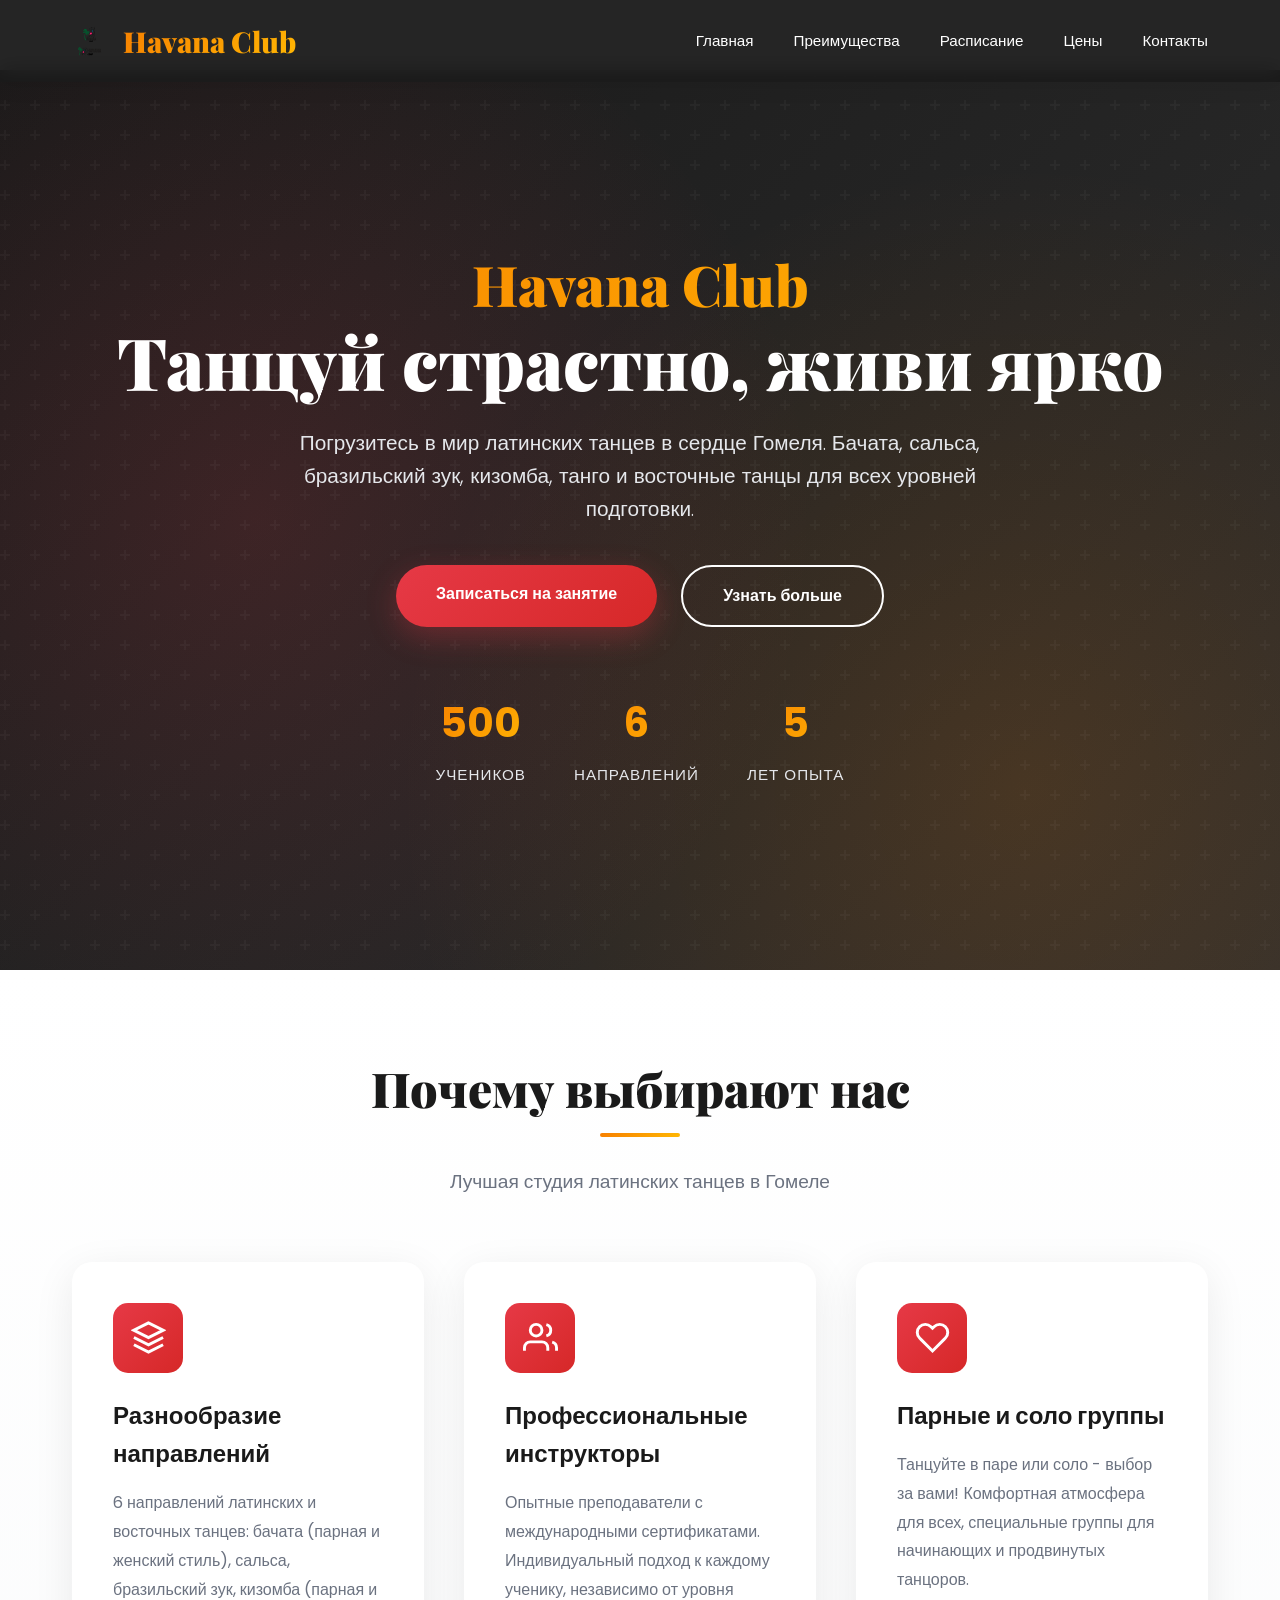
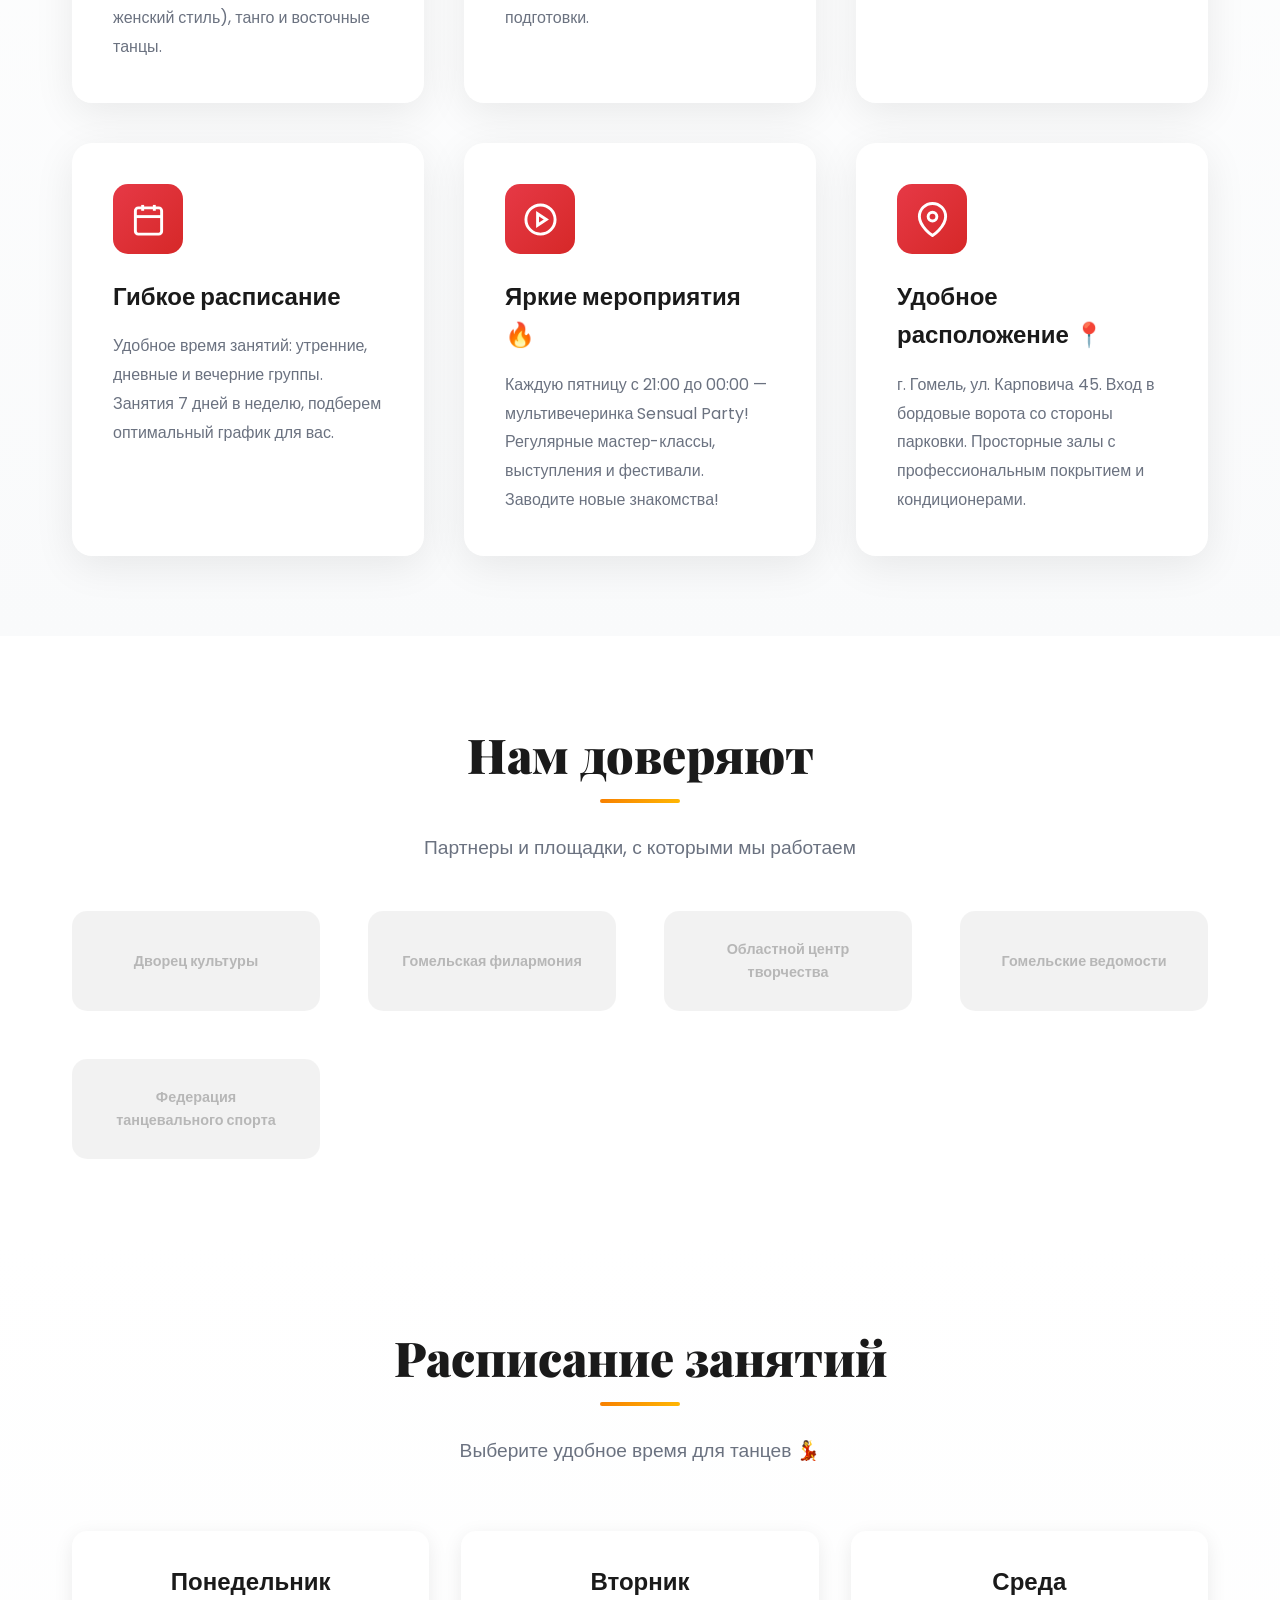
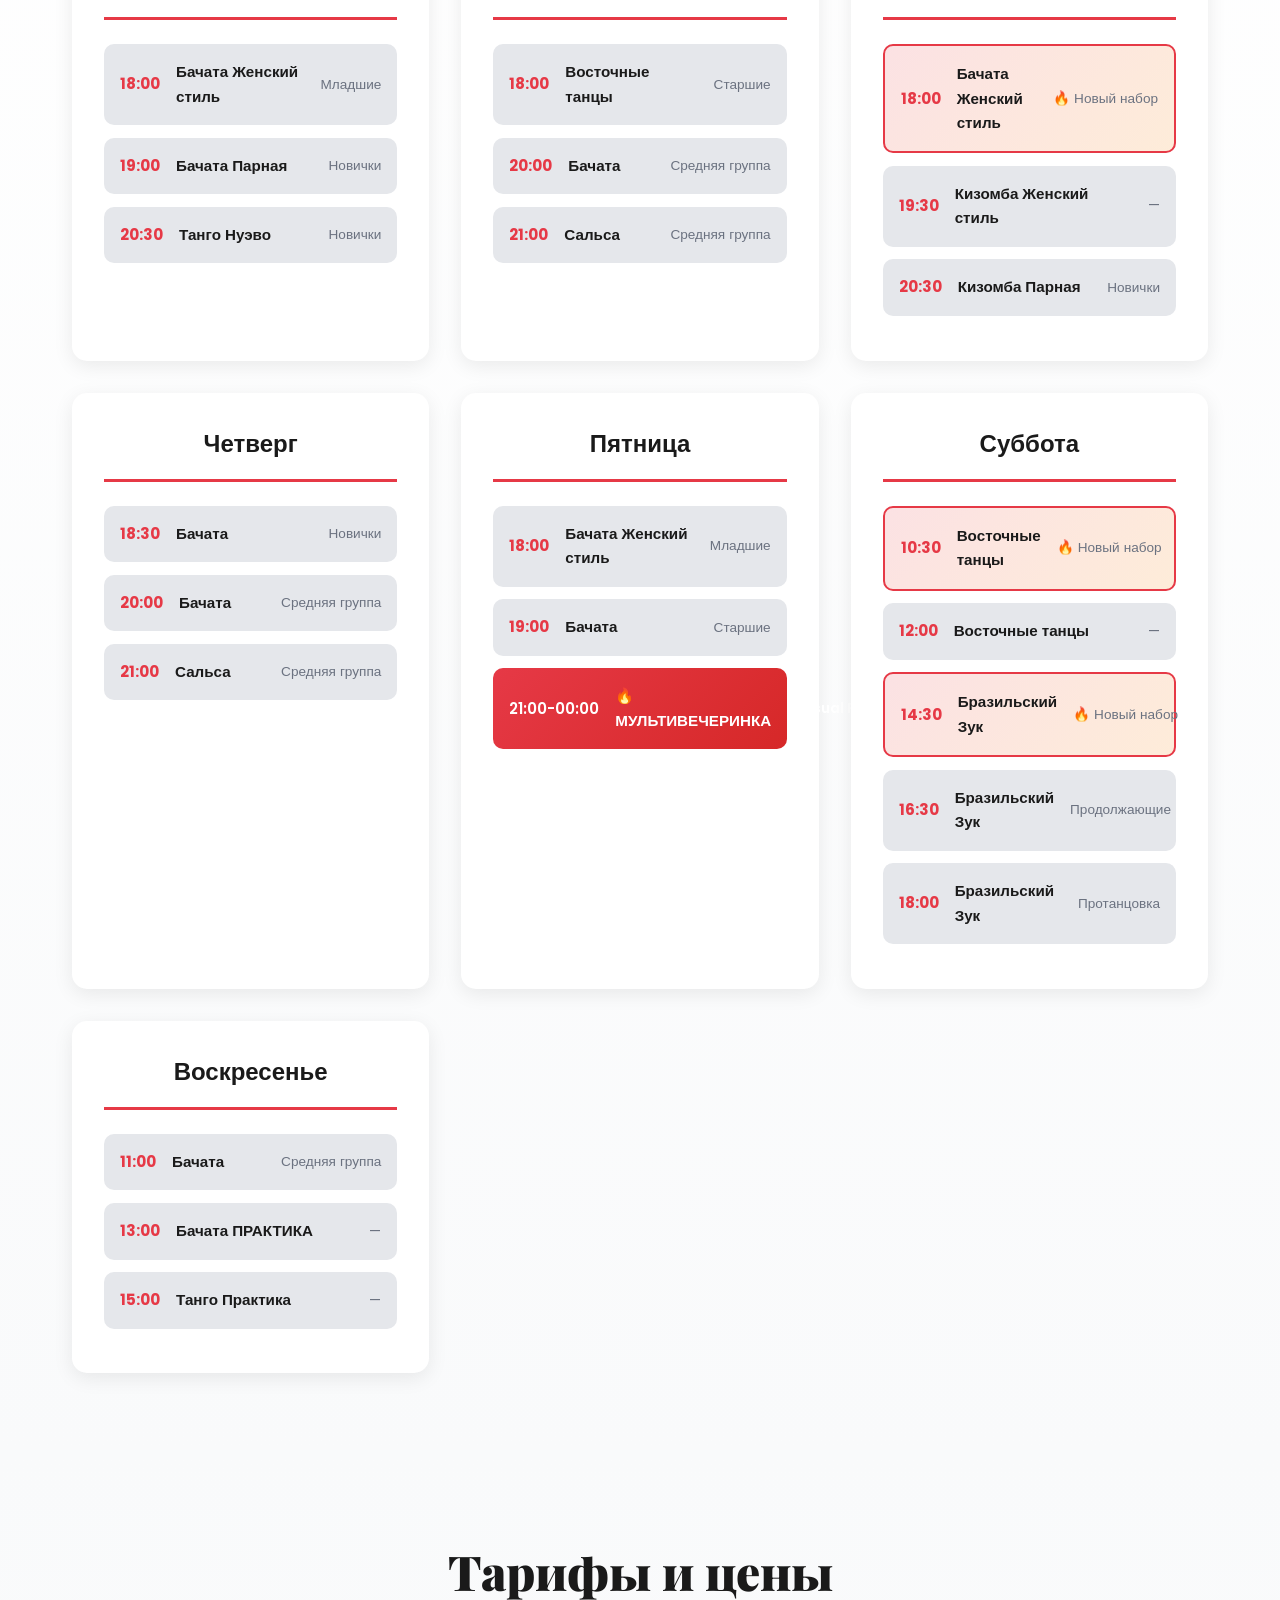
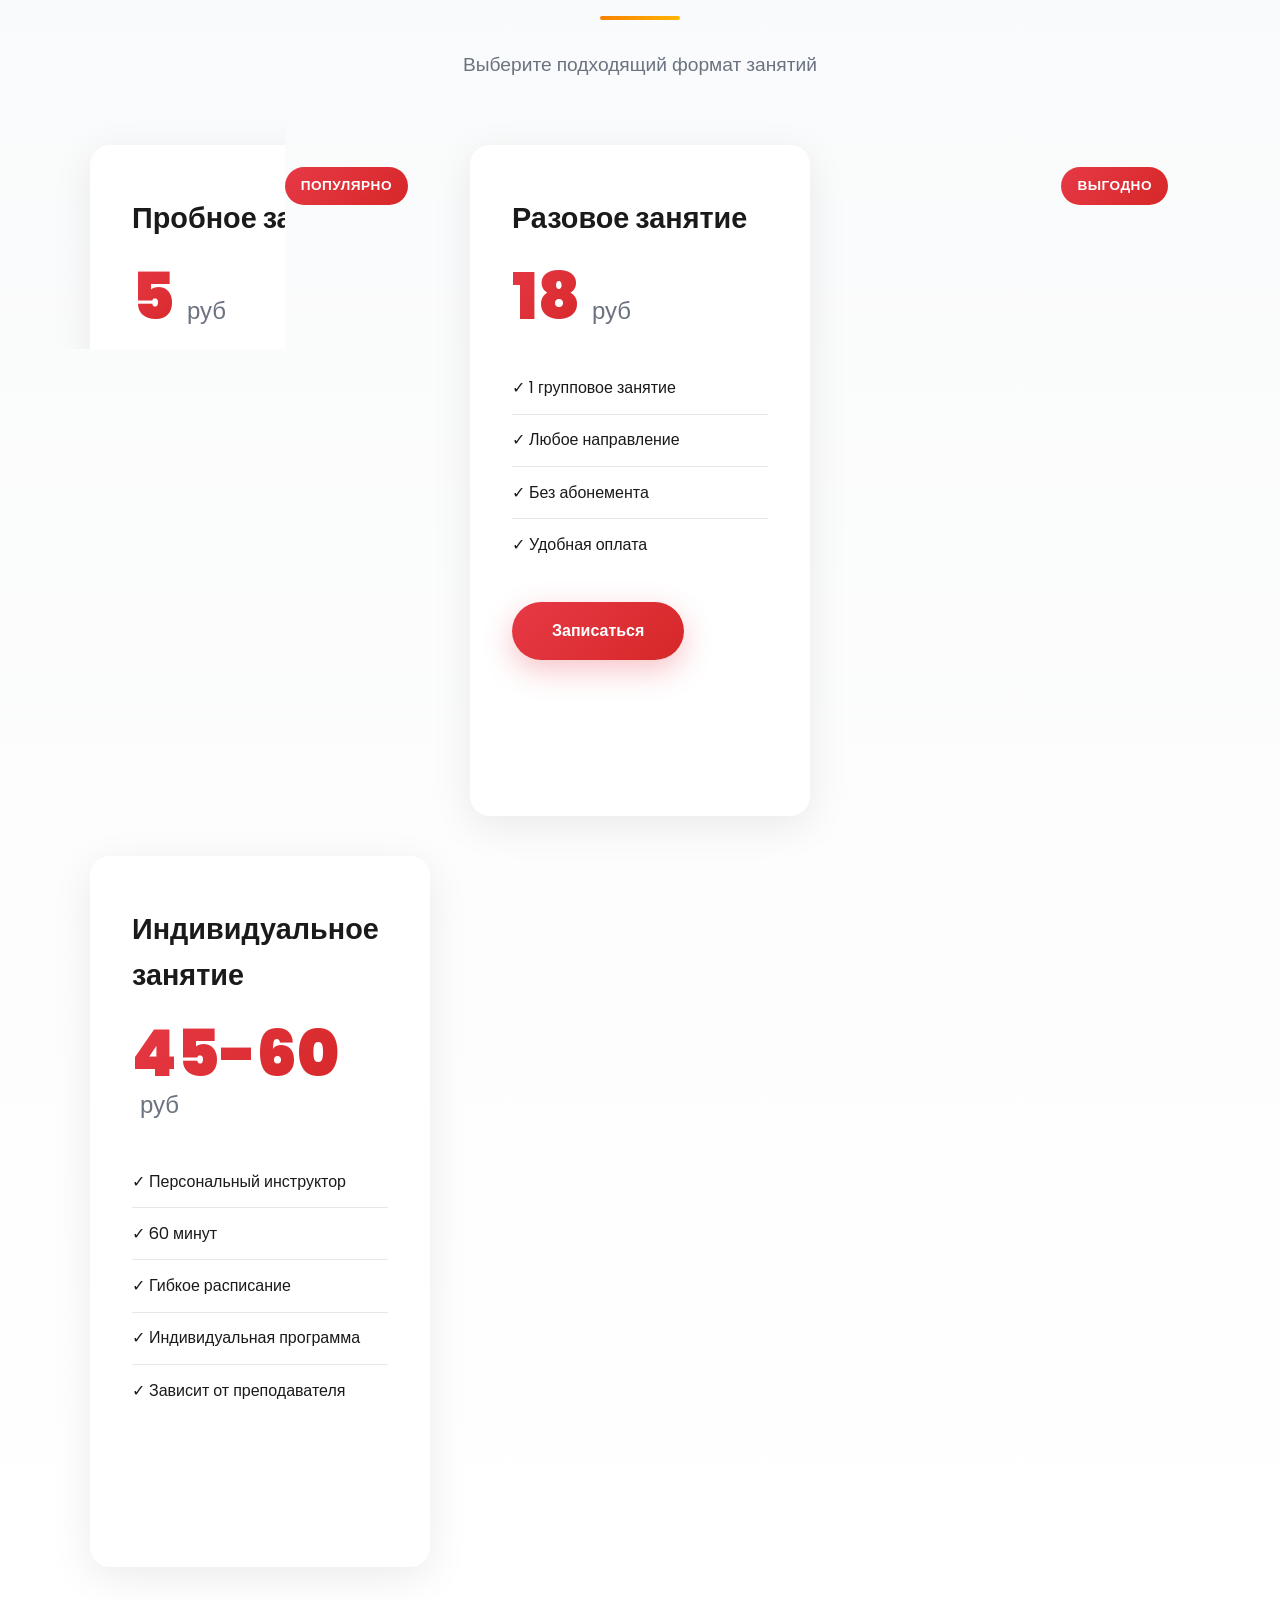
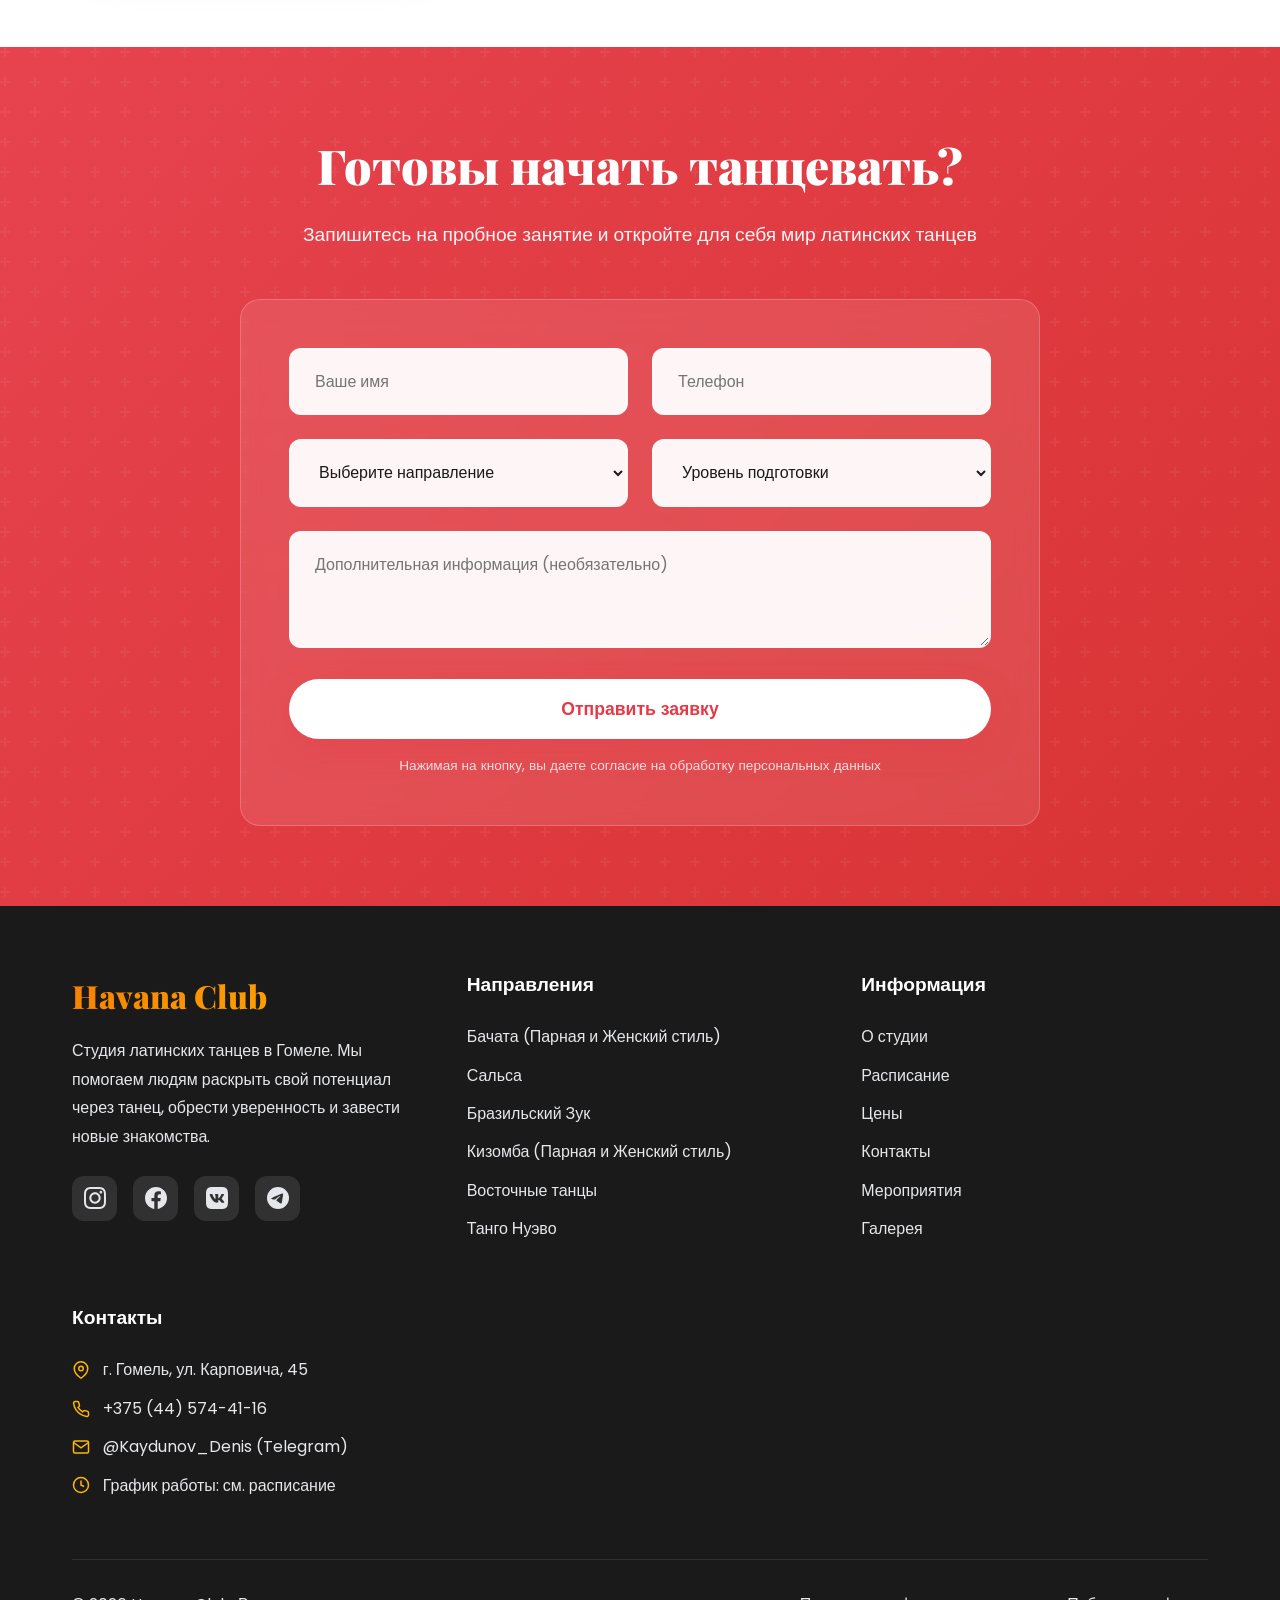
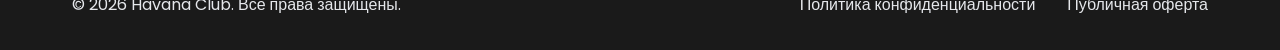
==== index.html @ 466e86af "Initial commit: Havana Club website 💃 - Professional landing page for dance studio - 6 dance styles " ====
<!DOCTYPE html>
<html lang="ru">
<head>
    <meta charset="UTF-8">
    <meta name="viewport" content="width=device-width, initial-scale=1.0">
    <meta name="description" content="Havana Club - студия латинских танцев в Гомеле. Бачата, сальса, зук, кизомба, восточные танцы. Парные и соло группы.">
    <title>Havana Club - Студия латинских танцев в Гомеле</title>
    <link rel="stylesheet" href="styles.css">
    <link rel="preconnect" href="https://fonts.googleapis.com">
    <link rel="preconnect" href="https://fonts.gstatic.com" crossorigin>
    <link href="https://fonts.googleapis.com/css2?family=Playfair+Display:wght@700;900&family=Poppins:wght@300;400;500;600;700&display=swap" rel="stylesheet">
</head>
<body>
    <!-- Navigation -->
    <nav class="navbar">
        <div class="container">
            <div class="nav-brand">
                <img src="logo.svg" alt="Havana Club" class="logo">
                <h2>Havana Club</h2>
            </div>
            <ul class="nav-menu">
                <li><a href="#home">Главная</a></li>
                <li><a href="#benefits">Преимущества</a></li>
                <li><a href="#schedule">Расписание</a></li>
                <li><a href="#prices">Цены</a></li>
                <li><a href="#contact">Контакты</a></li>
            </ul>
            <div class="nav-toggle">
                <span></span>
                <span></span>
                <span></span>
            </div>
        </div>
    </nav>

    <!-- Hero Section -->
    <section id="home" class="hero">
        <div class="hero-overlay"></div>
        <div class="hero-content container">
            <h1 class="hero-title fade-in-up">
                <span class="brand-name">Havana Club</span>
                Танцуй страстно, живи ярко
            </h1>
            <p class="hero-subtitle fade-in-up delay-1">
                Погрузитесь в мир латинских танцев в сердце Гомеля. Бачата, сальса, бразильский зук, кизомба, танго и восточные танцы для всех уровней подготовки.
            </p>
            <div class="hero-cta fade-in-up delay-2">
                <a href="#prices" class="btn btn-primary">Записаться на занятие</a>
                <a href="#benefits" class="btn btn-secondary">Узнать больше</a>
            </div>
            <div class="hero-stats fade-in-up delay-3">
                <div class="stat">
                    <span class="stat-number">500+</span>
                    <span class="stat-label">Учеников</span>
                </div>
                <div class="stat">
                    <span class="stat-number">6</span>
                    <span class="stat-label">Направлений</span>
                </div>
                <div class="stat">
                    <span class="stat-number">5+</span>
                    <span class="stat-label">Лет опыта</span>
                </div>
            </div>
        </div>
    </section>

    <!-- Benefits Section -->
    <section id="benefits" class="benefits">
        <div class="container">
            <div class="section-header">
                <h2 class="section-title">Почему выбирают нас</h2>
                <p class="section-subtitle">Лучшая студия латинских танцев в Гомеле</p>
            </div>
            <div class="benefits-grid">
                <div class="benefit-card fade-in">
                    <div class="benefit-icon">
                        <svg viewBox="0 0 24 24" fill="none" stroke="currentColor" stroke-width="2">
                            <path d="M12 2L2 7l10 5 10-5-10-5zM2 17l10 5 10-5M2 12l10 5 10-5"/>
                        </svg>
                    </div>
                    <h3 class="benefit-title">Разнообразие направлений</h3>
                    <p class="benefit-description">
                        6 направлений латинских и восточных танцев: бачата (парная и женский стиль), сальса, бразильский зук, кизомба (парная и женский стиль), танго и восточные танцы.
                    </p>
                </div>

                <div class="benefit-card fade-in delay-1">
                    <div class="benefit-icon">
                        <svg viewBox="0 0 24 24" fill="none" stroke="currentColor" stroke-width="2">
                            <path d="M17 21v-2a4 4 0 0 0-4-4H5a4 4 0 0 0-4 4v2"/>
                            <circle cx="9" cy="7" r="4"/>
                            <path d="M23 21v-2a4 4 0 0 0-3-3.87M16 3.13a4 4 0 0 1 0 7.75"/>
                        </svg>
                    </div>
                    <h3 class="benefit-title">Профессиональные инструкторы</h3>
                    <p class="benefit-description">
                        Опытные преподаватели с международными сертификатами. Индивидуальный подход к каждому ученику, независимо от уровня подготовки.
                    </p>
                </div>

                <div class="benefit-card fade-in delay-2">
                    <div class="benefit-icon">
                        <svg viewBox="0 0 24 24" fill="none" stroke="currentColor" stroke-width="2">
                            <path d="M20.84 4.61a5.5 5.5 0 0 0-7.78 0L12 5.67l-1.06-1.06a5.5 5.5 0 0 0-7.78 7.78l1.06 1.06L12 21.23l7.78-7.78 1.06-1.06a5.5 5.5 0 0 0 0-7.78z"/>
                        </svg>
                    </div>
                    <h3 class="benefit-title">Парные и соло группы</h3>
                    <p class="benefit-description">
                        Танцуйте в паре или соло - выбор за вами! Комфортная атмосфера для всех, специальные группы для начинающих и продвинутых танцоров.
                    </p>
                </div>

                <div class="benefit-card fade-in delay-3">
                    <div class="benefit-icon">
                        <svg viewBox="0 0 24 24" fill="none" stroke="currentColor" stroke-width="2">
                            <rect x="3" y="4" width="18" height="18" rx="2" ry="2"/>
                            <line x1="16" y1="2" x2="16" y2="6"/>
                            <line x1="8" y1="2" x2="8" y2="6"/>
                            <line x1="3" y1="10" x2="21" y2="10"/>
                        </svg>
                    </div>
                    <h3 class="benefit-title">Гибкое расписание</h3>
                    <p class="benefit-description">
                        Удобное время занятий: утренние, дневные и вечерние группы. Занятия 7 дней в неделю, подберем оптимальный график для вас.
                    </p>
                </div>

                <div class="benefit-card fade-in delay-4">
                    <div class="benefit-icon">
                        <svg viewBox="0 0 24 24" fill="none" stroke="currentColor" stroke-width="2">
                            <circle cx="12" cy="12" r="10"/>
                            <polygon points="10 8 16 12 10 16 10 8"/>
                        </svg>
                    </div>
                    <h3 class="benefit-title">Яркие мероприятия 🔥</h3>
                    <p class="benefit-description">
                        Каждую пятницу с 21:00 до 00:00 — мультивечеринка Sensual Party! Регулярные мастер-классы, выступления и фестивали. Заводите новые знакомства!
                    </p>
                </div>

                <div class="benefit-card fade-in delay-5">
                    <div class="benefit-icon">
                        <svg viewBox="0 0 24 24" fill="none" stroke="currentColor" stroke-width="2">
                            <path d="M21 10c0 7-9 13-9 13s-9-6-9-13a9 9 0 0 1 18 0z"/>
                            <circle cx="12" cy="10" r="3"/>
                        </svg>
                    </div>
                    <h3 class="benefit-title">Удобное расположение 📍</h3>
                    <p class="benefit-description">
                        г. Гомель, ул. Карповича 45. Вход в бордовые ворота со стороны парковки. Просторные залы с профессиональным покрытием и кондиционерами.
                    </p>
                </div>
            </div>
        </div>
    </section>

    <!-- Social Proof Section -->
    <section class="social-proof">
        <div class="container">
            <h2 class="section-title">Нам доверяют</h2>
            <p class="section-subtitle">Партнеры и площадки, с которыми мы работаем</p>
            <div class="logos-grid">
                <div class="logo-item">
                    <div class="logo-placeholder">
                        <span>Дворец культуры</span>
                    </div>
                </div>
                <div class="logo-item">
                    <div class="logo-placeholder">
                        <span>Гомельская филармония</span>
                    </div>
                </div>
                <div class="logo-item">
                    <div class="logo-placeholder">
                        <span>Областной центр творчества</span>
                    </div>
                </div>
                <div class="logo-item">
                    <div class="logo-placeholder">
                        <span>Гомельские ведомости</span>
                    </div>
                </div>
                <div class="logo-item">
                    <div class="logo-placeholder">
                        <span>Федерация танцевального спорта</span>
                    </div>
                </div>
            </div>
        </div>
    </section>

    <!-- Schedule Section -->
    <section id="schedule" class="schedule-section">
        <div class="container">
            <div class="section-header">
                <h2 class="section-title">Расписание занятий</h2>
                <p class="section-subtitle">Выберите удобное время для танцев 💃</p>
            </div>
            <div class="schedule-grid">
                <div class="schedule-day">
                    <h3 class="day-title">Понедельник</h3>
                    <div class="schedule-item">
                        <span class="time">18:00</span>
                        <span class="dance-name">Бачата Женский стиль</span>
                        <span class="level">Младшие</span>
                    </div>
                    <div class="schedule-item">
                        <span class="time">19:00</span>
                        <span class="dance-name">Бачата Парная</span>
                        <span class="level">Новички</span>
                    </div>
                    <div class="schedule-item">
                        <span class="time">20:30</span>
                        <span class="dance-name">Танго Нуэво</span>
                        <span class="level">Новички</span>
                    </div>
                </div>

                <div class="schedule-day">
                    <h3 class="day-title">Вторник</h3>
                    <div class="schedule-item">
                        <span class="time">18:00</span>
                        <span class="dance-name">Восточные танцы</span>
                        <span class="level">Старшие</span>
                    </div>
                    <div class="schedule-item">
                        <span class="time">20:00</span>
                        <span class="dance-name">Бачата</span>
                        <span class="level">Средняя группа</span>
                    </div>
                    <div class="schedule-item">
                        <span class="time">21:00</span>
                        <span class="dance-name">Сальса</span>
                        <span class="level">Средняя группа</span>
                    </div>
                </div>

                <div class="schedule-day">
                    <h3 class="day-title">Среда</h3>
                    <div class="schedule-item highlight">
                        <span class="time">18:00</span>
                        <span class="dance-name">Бачата Женский стиль</span>
                        <span class="level">🔥 Новый набор</span>
                    </div>
                    <div class="schedule-item">
                        <span class="time">19:30</span>
                        <span class="dance-name">Кизомба Женский стиль</span>
                        <span class="level">—</span>
                    </div>
                    <div class="schedule-item">
                        <span class="time">20:30</span>
                        <span class="dance-name">Кизомба Парная</span>
                        <span class="level">Новички</span>
                    </div>
                </div>

                <div class="schedule-day">
                    <h3 class="day-title">Четверг</h3>
                    <div class="schedule-item">
                        <span class="time">18:30</span>
                        <span class="dance-name">Бачата</span>
                        <span class="level">Новички</span>
                    </div>
                    <div class="schedule-item">
                        <span class="time">20:00</span>
                        <span class="dance-name">Бачата</span>
                        <span class="level">Средняя группа</span>
                    </div>
                    <div class="schedule-item">
                        <span class="time">21:00</span>
                        <span class="dance-name">Сальса</span>
                        <span class="level">Средняя группа</span>
                    </div>
                </div>

                <div class="schedule-day">
                    <h3 class="day-title">Пятница</h3>
                    <div class="schedule-item">
                        <span class="time">18:00</span>
                        <span class="dance-name">Бачата Женский стиль</span>
                        <span class="level">Младшие</span>
                    </div>
                    <div class="schedule-item">
                        <span class="time">19:00</span>
                        <span class="dance-name">Бачата</span>
                        <span class="level">Старшие</span>
                    </div>
                    <div class="schedule-item party">
                        <span class="time">21:00-00:00</span>
                        <span class="dance-name">🔥 МУЛЬТИВЕЧЕРИНКА</span>
                        <span class="level">Sensual Party</span>
                    </div>
                </div>

                <div class="schedule-day">
                    <h3 class="day-title">Суббота</h3>
                    <div class="schedule-item highlight">
                        <span class="time">10:30</span>
                        <span class="dance-name">Восточные танцы</span>
                        <span class="level">🔥 Новый набор</span>
                    </div>
                    <div class="schedule-item">
                        <span class="time">12:00</span>
                        <span class="dance-name">Восточные танцы</span>
                        <span class="level">—</span>
                    </div>
                    <div class="schedule-item highlight">
                        <span class="time">14:30</span>
                        <span class="dance-name">Бразильский Зук</span>
                        <span class="level">🔥 Новый набор</span>
                    </div>
                    <div class="schedule-item">
                        <span class="time">16:30</span>
                        <span class="dance-name">Бразильский Зук</span>
                        <span class="level">Продолжающие</span>
                    </div>
                    <div class="schedule-item">
                        <span class="time">18:00</span>
                        <span class="dance-name">Бразильский Зук</span>
                        <span class="level">Протанцовка</span>
                    </div>
                </div>

                <div class="schedule-day">
                    <h3 class="day-title">Воскресенье</h3>
                    <div class="schedule-item">
                        <span class="time">11:00</span>
                        <span class="dance-name">Бачата</span>
                        <span class="level">Средняя группа</span>
                    </div>
                    <div class="schedule-item">
                        <span class="time">13:00</span>
                        <span class="dance-name">Бачата ПРАКТИКА</span>
                        <span class="level">—</span>
                    </div>
                    <div class="schedule-item">
                        <span class="time">15:00</span>
                        <span class="dance-name">Танго Практика</span>
                        <span class="level">—</span>
                    </div>
                </div>
            </div>
        </div>
    </section>

    <!-- Pricing Section -->
    <section id="prices" class="pricing">
        <div class="container">
            <div class="section-header">
                <h2 class="section-title">Тарифы и цены</h2>
                <p class="section-subtitle">Выберите подходящий формат занятий</p>
            </div>
            <div class="pricing-grid">
                <div class="pricing-card fade-in">
                    <div class="pricing-badge">Популярно</div>
                    <h3 class="pricing-title">Пробное занятие</h3>
                    <div class="pricing-price">
                        <span class="price-amount">5</span>
                        <span class="price-currency">руб</span>
                    </div>
                    <ul class="pricing-features">
                        <li>✓ 1 групповое занятие</li>
                        <li>✓ Любое направление</li>
                        <li>✓ Консультация инструктора</li>
                        <li>✓ Знакомство со студией</li>
                    </ul>
                    <a href="#contact" class="btn btn-primary">Записаться</a>
                </div>

                <div class="pricing-card fade-in delay-1">
                    <h3 class="pricing-title">Разовое занятие</h3>
                    <div class="pricing-price">
                        <span class="price-amount">18</span>
                        <span class="price-currency">руб</span>
                    </div>
                    <ul class="pricing-features">
                        <li>✓ 1 групповое занятие</li>
                        <li>✓ Любое направление</li>
                        <li>✓ Без абонемента</li>
                        <li>✓ Удобная оплата</li>
                    </ul>
                    <a href="#contact" class="btn btn-primary">Записаться</a>
                </div>

                <div class="pricing-card featured fade-in delay-2">
                    <div class="pricing-badge">Выгодно</div>
                    <h3 class="pricing-title">Абонемент 8 занятий</h3>
                    <div class="pricing-price">
                        <span class="price-amount">90</span>
                        <span class="price-currency">руб</span>
                    </div>
                    <ul class="pricing-features">
                        <li>✓ 8 групповых занятий</li>
                        <li>✓ Срок действия 30 дней</li>
                        <li>✓ Любые направления</li>
                        <li>✓ Заморозка абонемента</li>
                        <li>✓ Скидка на мероприятия</li>
                    </ul>
                    <a href="#contact" class="btn btn-primary">Купить абонемент</a>
                </div>

                <div class="pricing-card fade-in delay-3">
                    <h3 class="pricing-title">Индивидуальное занятие</h3>
                    <div class="pricing-price">
                        <span class="price-amount">45-60</span>
                        <span class="price-currency">руб</span>
                    </div>
                    <ul class="pricing-features">
                        <li>✓ Персональный инструктор</li>
                        <li>✓ 60 минут</li>
                        <li>✓ Гибкое расписание</li>
                        <li>✓ Индивидуальная программа</li>
                        <li>✓ Зависит от преподавателя</li>
                    </ul>
                    <a href="#contact" class="btn btn-secondary">Узнать больше</a>
                </div>
            </div>
        </div>
    </section>

    <!-- CTA Section -->
    <section id="contact" class="cta">
        <div class="container">
            <div class="cta-content">
                <h2 class="cta-title">Готовы начать танцевать?</h2>
                <p class="cta-subtitle">Запишитесь на пробное занятие и откройте для себя мир латинских танцев</p>
                <form class="cta-form" id="contactForm">
                    <div class="form-row">
                        <input type="text" name="name" placeholder="Ваше имя" required>
                        <input type="tel" name="phone" placeholder="Телефон" required>
                    </div>
                    <div class="form-row">
                        <select name="dance" required>
                            <option value="">Выберите направление</option>
                            <option value="bachata-pair">Бачата (Парная)</option>
                            <option value="bachata-lady">Бачата (Женский стиль)</option>
                            <option value="salsa">Сальса</option>
                            <option value="zouk">Бразильский Зук</option>
                            <option value="kizomba-pair">Кизомба (Парная)</option>
                            <option value="kizomba-lady">Кизомба (Женский стиль)</option>
                            <option value="tango">Танго Нуэво</option>
                            <option value="oriental">Восточные танцы</option>
                            <option value="any">Еще не определился(ась)</option>
                        </select>
                        <select name="level" required>
                            <option value="">Уровень подготовки</option>
                            <option value="beginner">Новички (0-2 месяца)</option>
                            <option value="junior">Младшие (2-6 месяцев)</option>
                            <option value="intermediate">Средние (6-18 месяцев)</option>
                            <option value="advanced">Старшие (1.5+ года)</option>
                        </select>
                    </div>
                    <textarea name="message" placeholder="Дополнительная информация (необязательно)" rows="3"></textarea>
                    <button type="submit" class="btn btn-primary btn-large">Отправить заявку</button>
                    <p class="form-note">Нажимая на кнопку, вы даете согласие на обработку персональных данных</p>
                </form>
            </div>
        </div>
    </section>

    <!-- Footer -->
    <footer class="footer">
        <div class="container">
            <div class="footer-grid">
                <div class="footer-col">
                    <h3 class="footer-title">Havana Club</h3>
                    <p class="footer-description">
                        Студия латинских танцев в Гомеле. Мы помогаем людям раскрыть свой потенциал через танец, обрести уверенность и завести новые знакомства.
                    </p>
                    <div class="social-links">
                        <a href="#" aria-label="Instagram">
                            <svg viewBox="0 0 24 24" fill="currentColor">
                                <path d="M12 2.163c3.204 0 3.584.012 4.85.07 3.252.148 4.771 1.691 4.919 4.919.058 1.265.069 1.645.069 4.849 0 3.205-.012 3.584-.069 4.849-.149 3.225-1.664 4.771-4.919 4.919-1.266.058-1.644.07-4.85.07-3.204 0-3.584-.012-4.849-.07-3.26-.149-4.771-1.699-4.919-4.92-.058-1.265-.07-1.644-.07-4.849 0-3.204.013-3.583.07-4.849.149-3.227 1.664-4.771 4.919-4.919 1.266-.057 1.645-.069 4.849-.069zm0-2.163c-3.259 0-3.667.014-4.947.072-4.358.2-6.78 2.618-6.98 6.98-.059 1.281-.073 1.689-.073 4.948 0 3.259.014 3.668.072 4.948.2 4.358 2.618 6.78 6.98 6.98 1.281.058 1.689.072 4.948.072 3.259 0 3.668-.014 4.948-.072 4.354-.2 6.782-2.618 6.979-6.98.059-1.28.073-1.689.073-4.948 0-3.259-.014-3.667-.072-4.947-.196-4.354-2.617-6.78-6.979-6.98-1.281-.059-1.69-.073-4.949-.073zm0 5.838c-3.403 0-6.162 2.759-6.162 6.162s2.759 6.163 6.162 6.163 6.162-2.759 6.162-6.163c0-3.403-2.759-6.162-6.162-6.162zm0 10.162c-2.209 0-4-1.79-4-4 0-2.209 1.791-4 4-4s4 1.791 4 4c0 2.21-1.791 4-4 4zm6.406-11.845c-.796 0-1.441.645-1.441 1.44s.645 1.44 1.441 1.44c.795 0 1.439-.645 1.439-1.44s-.644-1.44-1.439-1.44z"/>
                            </svg>
                        </a>
                        <a href="#" aria-label="Facebook">
                            <svg viewBox="0 0 24 24" fill="currentColor">
                                <path d="M24 12.073c0-6.627-5.373-12-12-12s-12 5.373-12 12c0 5.99 4.388 10.954 10.125 11.854v-8.385H7.078v-3.47h3.047V9.43c0-3.007 1.792-4.669 4.533-4.669 1.312 0 2.686.235 2.686.235v2.953H15.83c-1.491 0-1.956.925-1.956 1.874v2.25h3.328l-.532 3.47h-2.796v8.385C19.612 23.027 24 18.062 24 12.073z"/>
                            </svg>
                        </a>
                        <a href="#" aria-label="VK">
                            <svg viewBox="0 0 24 24" fill="currentColor">
                                <path d="M15.684 0H8.316C1.592 0 0 1.592 0 8.316v7.368C0 22.408 1.592 24 8.316 24h7.368C22.408 24 24 22.408 24 15.684V8.316C24 1.592 22.391 0 15.684 0zm3.692 17.123h-1.744c-.66 0-.862-.523-2.049-1.709-1.033-1.01-1.489-1.146-1.745-1.146-.356 0-.458.102-.458.593v1.563c0 .424-.135.678-1.253.678-1.846 0-3.896-1.118-5.335-3.202C4.624 10.857 4.03 8.57 4.03 8.096c0-.254.102-.491.593-.491h1.744c.441 0 .61.203.779.678.863 2.49 2.303 4.675 2.896 4.675.22 0 .322-.102.322-.66V9.721c-.068-1.186-.695-1.287-.695-1.71 0-.203.17-.407.44-.407h2.744c.373 0 .508.203.508.643v3.473c0 .372.17.508.271.508.22 0 .407-.136.813-.542 1.254-1.406 2.151-3.574 2.151-3.574.119-.254.322-.491.763-.491h1.744c.525 0 .644.27.525.643-.22 1.017-2.354 4.031-2.354 4.031-.186.305-.254.44 0 .78.186.254.796.779 1.203 1.253.745.847 1.32 1.558 1.473 2.05.17.491-.085.744-.576.744z"/>
                            </svg>
                        </a>
                        <a href="#" aria-label="Telegram">
                            <svg viewBox="0 0 24 24" fill="currentColor">
                                <path d="M11.944 0A12 12 0 0 0 0 12a12 12 0 0 0 12 12 12 12 0 0 0 12-12A12 12 0 0 0 12 0a12 12 0 0 0-.056 0zm4.962 7.224c.1-.002.321.023.465.14a.506.506 0 0 1 .171.325c.016.093.036.306.02.472-.18 1.898-.962 6.502-1.36 8.627-.168.9-.499 1.201-.82 1.23-.696.065-1.225-.46-1.9-.902-1.056-.693-1.653-1.124-2.678-1.8-1.185-.78-.417-1.21.258-1.91.177-.184 3.247-2.977 3.307-3.23.007-.032.014-.15-.056-.212s-.174-.041-.249-.024c-.106.024-1.793 1.14-5.061 3.345-.48.33-.913.49-1.302.48-.428-.008-1.252-.241-1.865-.44-.752-.245-1.349-.374-1.297-.789.027-.216.325-.437.893-.663 3.498-1.524 5.83-2.529 6.998-3.014 3.332-1.386 4.025-1.627 4.476-1.635z"/>
                            </svg>
                        </a>
                    </div>
                </div>

                <div class="footer-col">
                    <h4 class="footer-heading">Направления</h4>
                    <ul class="footer-links">
                        <li><a href="#prices">Бачата (Парная и Женский стиль)</a></li>
                        <li><a href="#prices">Сальса</a></li>
                        <li><a href="#prices">Бразильский Зук</a></li>
                        <li><a href="#prices">Кизомба (Парная и Женский стиль)</a></li>
                        <li><a href="#prices">Восточные танцы</a></li>
                        <li><a href="#prices">Танго Нуэво</a></li>
                    </ul>
                </div>

                <div class="footer-col">
                    <h4 class="footer-heading">Информация</h4>
                    <ul class="footer-links">
                        <li><a href="#benefits">О студии</a></li>
                        <li><a href="#prices">Расписание</a></li>
                        <li><a href="#prices">Цены</a></li>
                        <li><a href="#contact">Контакты</a></li>
                        <li><a href="#">Мероприятия</a></li>
                        <li><a href="#">Галерея</a></li>
                    </ul>
                </div>

                <div class="footer-col">
                    <h4 class="footer-heading">Контакты</h4>
                    <ul class="footer-contacts">
                        <li>
                            <svg viewBox="0 0 24 24" fill="none" stroke="currentColor" stroke-width="2">
                                <path d="M21 10c0 7-9 13-9 13s-9-6-9-13a9 9 0 0 1 18 0z"/>
                                <circle cx="12" cy="10" r="3"/>
                            </svg>
                            <span>г. Гомель, ул. Карповича, 45</span>
                        </li>
                        <li>
                            <svg viewBox="0 0 24 24" fill="none" stroke="currentColor" stroke-width="2">
                                <path d="M22 16.92v3a2 2 0 0 1-2.18 2 19.79 19.79 0 0 1-8.63-3.07 19.5 19.5 0 0 1-6-6 19.79 19.79 0 0 1-3.07-8.67A2 2 0 0 1 4.11 2h3a2 2 0 0 1 2 1.72 12.84 12.84 0 0 0 .7 2.81 2 2 0 0 1-.45 2.11L8.09 9.91a16 16 0 0 0 6 6l1.27-1.27a2 2 0 0 1 2.11-.45 12.84 12.84 0 0 0 2.81.7A2 2 0 0 1 22 16.92z"/>
                            </svg>
                            <a href="tel:+375445744116">+375 (44) 574-41-16</a>
                        </li>
                        <li>
                            <svg viewBox="0 0 24 24" fill="none" stroke="currentColor" stroke-width="2">
                                <path d="M4 4h16c1.1 0 2 .9 2 2v12c0 1.1-.9 2-2 2H4c-1.1 0-2-.9-2-2V6c0-1.1.9-2 2-2z"/>
                                <polyline points="22,6 12,13 2,6"/>
                            </svg>
                            <a href="https://t.me/Kaydunov_Denis">@Kaydunov_Denis (Telegram)</a>
                        </li>
                        <li>
                            <svg viewBox="0 0 24 24" fill="none" stroke="currentColor" stroke-width="2">
                                <circle cx="12" cy="12" r="10"/>
                                <polyline points="12 6 12 12 16 14"/>
                            </svg>
                            <span>График работы: см. расписание</span>
                        </li>
                    </ul>
                </div>
            </div>

            <div class="footer-bottom">
                <p>&copy; 2026 Havana Club. Все права защищены.</p>
                <div class="footer-legal">
                    <a href="#">Политика конфиденциальности</a>
                    <a href="#">Публичная оферта</a>
                </div>
            </div>
        </div>
    </footer>

    <script src="script.js"></script>
</body>
</html>
---- styles.css ----
/* ========================
   RESET & BASE STYLES
   ======================== */

* {
    margin: 0;
    padding: 0;
    box-sizing: border-box;
}

:root {
    /* Brand Colors - Vibrant Latin Theme */
    --primary-color: #E63946;      /* Passionate Red */
    --secondary-color: #F77F00;    /* Warm Orange */
    --accent-color: #D62828;       /* Deep Red */
    --gold-color: #FFB703;         /* Gold */

    /* Neutral Colors */
    --dark: #1A1A1A;
    --dark-gray: #2D2D2D;
    --gray: #6B7280;
    --light-gray: #E5E7EB;
    --white: #FFFFFF;

    /* Gradients */
    --gradient-primary: linear-gradient(135deg, #E63946 0%, #D62828 100%);
    --gradient-secondary: linear-gradient(135deg, #F77F00 0%, #FFB703 100%);
    --gradient-hero: linear-gradient(135deg, rgba(230, 57, 70, 0.95) 0%, rgba(214, 40, 40, 0.95) 100%);

    /* Typography */
    --font-primary: 'Poppins', sans-serif;
    --font-display: 'Playfair Display', serif;

    /* Spacing */
    --section-padding: 5rem 0;
    --container-padding: 0 2rem;

    /* Animations */
    --transition: all 0.3s cubic-bezier(0.4, 0, 0.2, 1);
    --transition-slow: all 0.6s cubic-bezier(0.4, 0, 0.2, 1);
}

body {
    font-family: var(--font-primary);
    color: var(--dark);
    line-height: 1.6;
    overflow-x: hidden;
    background-color: var(--white);
}

html {
    scroll-behavior: smooth;
}

img {
    max-width: 100%;
    height: auto;
    display: block;
}

a {
    text-decoration: none;
    color: inherit;
    transition: var(--transition);
}

ul {
    list-style: none;
}

.container {
    max-width: 1200px;
    margin: 0 auto;
    padding: var(--container-padding);
}

/* ========================
   NAVIGATION
   ======================== */

.navbar {
    position: fixed;
    top: 0;
    left: 0;
    right: 0;
    background: rgba(26, 26, 26, 0.95);
    backdrop-filter: blur(10px);
    z-index: 1000;
    padding: 1rem 0;
    box-shadow: 0 2px 20px rgba(0, 0, 0, 0.1);
}

.navbar .container {
    display: flex;
    justify-content: space-between;
    align-items: center;
}

.nav-brand {
    display: flex;
    align-items: center;
    gap: 1rem;
}

.nav-brand .logo {
    height: 50px;
    width: auto;
    object-fit: contain;
    transition: var(--transition);
}

.nav-brand .logo:hover {
    transform: scale(1.05);
}

.nav-brand h2 {
    font-family: var(--font-display);
    font-size: 1.8rem;
    font-weight: 900;
    background: var(--gradient-secondary);
    -webkit-background-clip: text;
    -webkit-text-fill-color: transparent;
    background-clip: text;
}

.nav-menu {
    display: flex;
    gap: 2.5rem;
    align-items: center;
}

.nav-menu a {
    color: var(--white);
    font-weight: 500;
    font-size: 0.95rem;
    position: relative;
    padding: 0.5rem 0;
}

.nav-menu a::after {
    content: '';
    position: absolute;
    bottom: 0;
    left: 0;
    width: 0;
    height: 2px;
    background: var(--gradient-secondary);
    transition: var(--transition);
}

.nav-menu a:hover::after {
    width: 100%;
}

.nav-toggle {
    display: none;
    flex-direction: column;
    gap: 5px;
    cursor: pointer;
}

.nav-toggle span {
    width: 25px;
    height: 3px;
    background: var(--white);
    border-radius: 2px;
    transition: var(--transition);
}

/* ========================
   HERO SECTION
   ======================== */

.hero {
    min-height: 100vh;
    display: flex;
    align-items: center;
    position: relative;
    background: linear-gradient(135deg, #1A1A1A 0%, #2D2D2D 100%);
    overflow: hidden;
    margin-top: 70px;
}

.hero::before {
    content: '';
    position: absolute;
    top: 0;
    left: 0;
    right: 0;
    bottom: 0;
    background:
        radial-gradient(circle at 20% 50%, rgba(230, 57, 70, 0.15) 0%, transparent 50%),
        radial-gradient(circle at 80% 80%, rgba(247, 127, 0, 0.15) 0%, transparent 50%);
    animation: gradientShift 15s ease infinite;
}

@keyframes gradientShift {
    0%, 100% { opacity: 1; }
    50% { opacity: 0.8; }
}

.hero-overlay {
    position: absolute;
    top: 0;
    left: 0;
    right: 0;
    bottom: 0;
    background:
        url("data:image/svg+xml,%3Csvg width='60' height='60' viewBox='0 0 60 60' xmlns='http://www.w3.org/2000/svg'%3E%3Cg fill='none' fill-rule='evenodd'%3E%3Cg fill='%23ffffff' fill-opacity='0.03'%3E%3Cpath d='M36 34v-4h-2v4h-4v2h4v4h2v-4h4v-2h-4zm0-30V0h-2v4h-4v2h4v4h2V6h4V4h-4zM6 34v-4H4v4H0v2h4v4h2v-4h4v-2H6zM6 4V0H4v4H0v2h4v4h2V6h4V4H6z'/%3E%3C/g%3E%3C/g%3E%3C/svg%3E");
}

.hero-content {
    position: relative;
    z-index: 2;
    text-align: center;
    padding: 2rem 0;
}

.hero-title {
    font-family: var(--font-display);
    font-size: clamp(2.5rem, 6vw, 4.5rem);
    font-weight: 900;
    line-height: 1.1;
    color: var(--white);
    margin-bottom: 1.5rem;
}

.brand-name {
    display: block;
    background: var(--gradient-secondary);
    -webkit-background-clip: text;
    -webkit-text-fill-color: transparent;
    background-clip: text;
    margin-bottom: 0.5rem;
    font-size: clamp(2rem, 5vw, 3.5rem);
}

.hero-subtitle {
    font-size: clamp(1.1rem, 2vw, 1.3rem);
    color: var(--light-gray);
    max-width: 700px;
    margin: 0 auto 2.5rem;
    font-weight: 300;
}

.hero-cta {
    display: flex;
    gap: 1.5rem;
    justify-content: center;
    flex-wrap: wrap;
    margin-bottom: 4rem;
}

.hero-stats {
    display: flex;
    gap: 3rem;
    justify-content: center;
    flex-wrap: wrap;
}

.stat {
    text-align: center;
}

.stat-number {
    display: block;
    font-size: 2.5rem;
    font-weight: 700;
    background: var(--gradient-secondary);
    -webkit-background-clip: text;
    -webkit-text-fill-color: transparent;
    background-clip: text;
    margin-bottom: 0.5rem;
}

.stat-label {
    display: block;
    color: var(--light-gray);
    font-size: 0.95rem;
    text-transform: uppercase;
    letter-spacing: 1px;
}

/* ========================
   BUTTONS
   ======================== */

.btn {
    display: inline-block;
    padding: 1rem 2.5rem;
    border-radius: 50px;
    font-weight: 600;
    font-size: 1rem;
    text-align: center;
    cursor: pointer;
    border: none;
    transition: var(--transition);
    position: relative;
    overflow: hidden;
}

.btn::before {
    content: '';
    position: absolute;
    top: 50%;
    left: 50%;
    width: 0;
    height: 0;
    border-radius: 50%;
    background: rgba(255, 255, 255, 0.2);
    transform: translate(-50%, -50%);
    transition: width 0.6s, height 0.6s;
}

.btn:hover::before {
    width: 300px;
    height: 300px;
}

.btn-primary {
    background: var(--gradient-primary);
    color: var(--white);
    box-shadow: 0 10px 30px rgba(230, 57, 70, 0.3);
}

.btn-primary:hover {
    box-shadow: 0 15px 40px rgba(230, 57, 70, 0.4);
    transform: translateY(-2px);
}

.btn-secondary {
    background: transparent;
    color: var(--white);
    border: 2px solid var(--white);
}

.btn-secondary:hover {
    background: var(--white);
    color: var(--primary-color);
    transform: translateY(-2px);
}

.btn-large {
    padding: 1.2rem 3rem;
    font-size: 1.1rem;
}

/* ========================
   SECTION HEADERS
   ======================== */

.section-header {
    text-align: center;
    margin-bottom: 4rem;
}

.section-title {
    font-family: var(--font-display);
    font-size: clamp(2rem, 4vw, 3rem);
    font-weight: 900;
    color: var(--dark);
    margin-bottom: 1rem;
    position: relative;
    display: inline-block;
}

.section-title::after {
    content: '';
    position: absolute;
    bottom: -10px;
    left: 50%;
    transform: translateX(-50%);
    width: 80px;
    height: 4px;
    background: var(--gradient-secondary);
    border-radius: 2px;
}

.section-subtitle {
    font-size: 1.2rem;
    color: var(--gray);
    max-width: 600px;
    margin: 1.5rem auto 0;
}

/* ========================
   BENEFITS SECTION
   ======================== */

.benefits {
    padding: var(--section-padding);
    background: linear-gradient(180deg, #FFFFFF 0%, #F9FAFB 100%);
}

.benefits-grid {
    display: grid;
    grid-template-columns: repeat(auto-fit, minmax(320px, 1fr));
    gap: 2.5rem;
}

.benefit-card {
    background: var(--white);
    padding: 2.5rem;
    border-radius: 20px;
    box-shadow: 0 10px 40px rgba(0, 0, 0, 0.08);
    transition: var(--transition);
    border: 1px solid transparent;
}

.benefit-card:hover {
    transform: translateY(-10px);
    box-shadow: 0 20px 60px rgba(0, 0, 0, 0.12);
    border-color: var(--primary-color);
}

.benefit-icon {
    width: 70px;
    height: 70px;
    display: flex;
    align-items: center;
    justify-content: center;
    background: var(--gradient-primary);
    border-radius: 15px;
    margin-bottom: 1.5rem;
    color: var(--white);
}

.benefit-icon svg {
    width: 35px;
    height: 35px;
}

.benefit-title {
    font-size: 1.5rem;
    font-weight: 700;
    color: var(--dark);
    margin-bottom: 1rem;
}

.benefit-description {
    color: var(--gray);
    line-height: 1.8;
    font-size: 1rem;
}

/* ========================
   SOCIAL PROOF SECTION
   ======================== */

.social-proof {
    padding: var(--section-padding);
    background: var(--white);
    text-align: center;
}

.logos-grid {
    display: grid;
    grid-template-columns: repeat(auto-fit, minmax(200px, 1fr));
    gap: 3rem;
    align-items: center;
    margin-top: 3rem;
}

.logo-item {
    display: flex;
    justify-content: center;
    align-items: center;
    transition: var(--transition);
    opacity: 0.5;
    filter: grayscale(100%);
}

.logo-item:hover {
    opacity: 1;
    filter: grayscale(0%);
    transform: scale(1.1);
}

.logo-placeholder {
    padding: 2rem;
    background: var(--light-gray);
    border-radius: 15px;
    width: 100%;
    height: 100px;
    display: flex;
    align-items: center;
    justify-content: center;
    text-align: center;
}

.logo-placeholder span {
    font-size: 0.9rem;
    font-weight: 600;
    color: var(--gray);
}

/* ========================
   PRICING SECTION
   ======================== */

.pricing {
    padding: var(--section-padding);
    background: linear-gradient(180deg, #F9FAFB 0%, #FFFFFF 100%);
}

.pricing-grid {
    display: grid;
    grid-template-columns: repeat(auto-fit, minmax(300px, 1fr));
    gap: 2.5rem;
    max-width: 1100px;
    margin: 0 auto;
}

.pricing-card {
    background: var(--white);
    padding: 3rem 2.5rem;
    border-radius: 20px;
    box-shadow: 0 10px 40px rgba(0, 0, 0, 0.08);
    position: relative;
    transition: var(--transition);
    border: 2px solid transparent;
}

.pricing-card:hover {
    transform: translateY(-10px);
    box-shadow: 0 20px 60px rgba(0, 0, 0, 0.15);
}

.pricing-card.featured {
    border-color: var(--primary-color);
    transform: scale(1.05);
}

.pricing-card.featured:hover {
    transform: scale(1.08) translateY(-10px);
}

.pricing-badge {
    position: absolute;
    top: 20px;
    right: 20px;
    background: var(--gradient-primary);
    color: var(--white);
    padding: 0.5rem 1rem;
    border-radius: 20px;
    font-size: 0.85rem;
    font-weight: 600;
    text-transform: uppercase;
    letter-spacing: 0.5px;
}

.pricing-title {
    font-size: 1.8rem;
    font-weight: 700;
    color: var(--dark);
    margin-bottom: 1.5rem;
}

.pricing-price {
    margin-bottom: 2rem;
}

.price-amount {
    font-size: 4rem;
    font-weight: 900;
    background: var(--gradient-primary);
    -webkit-background-clip: text;
    -webkit-text-fill-color: transparent;
    background-clip: text;
    line-height: 1;
}

.price-currency {
    font-size: 1.5rem;
    color: var(--gray);
    margin-left: 0.5rem;
}

.pricing-features {
    margin-bottom: 2rem;
}

.pricing-features li {
    padding: 0.8rem 0;
    color: var(--dark);
    font-size: 1rem;
    border-bottom: 1px solid var(--light-gray);
}

.pricing-features li:last-child {
    border-bottom: none;
}

/* ========================
   SCHEDULE SECTION
   ======================== */

.schedule-section {
    padding: var(--section-padding);
    background: linear-gradient(180deg, #FFFFFF 0%, #F9FAFB 100%);
}

.schedule-grid {
    display: grid;
    grid-template-columns: repeat(auto-fit, minmax(280px, 1fr));
    gap: 2rem;
    margin-top: 3rem;
}

.schedule-day {
    background: var(--white);
    padding: 2rem;
    border-radius: 15px;
    box-shadow: 0 5px 20px rgba(0, 0, 0, 0.08);
    transition: var(--transition);
}

.schedule-day:hover {
    transform: translateY(-5px);
    box-shadow: 0 10px 30px rgba(0, 0, 0, 0.12);
}

.day-title {
    font-size: 1.5rem;
    font-weight: 700;
    color: var(--dark);
    margin-bottom: 1.5rem;
    padding-bottom: 1rem;
    border-bottom: 3px solid var(--primary-color);
    text-align: center;
}

.schedule-item {
    display: grid;
    grid-template-columns: auto 1fr auto;
    gap: 1rem;
    padding: 1rem;
    margin-bottom: 0.8rem;
    background: var(--light-gray);
    border-radius: 10px;
    align-items: center;
    transition: var(--transition);
}

.schedule-item:hover {
    background: linear-gradient(135deg, rgba(230, 57, 70, 0.1) 0%, rgba(247, 127, 0, 0.1) 100%);
    transform: translateX(5px);
}

.schedule-item.highlight {
    background: linear-gradient(135deg, rgba(230, 57, 70, 0.15) 0%, rgba(247, 127, 0, 0.15) 100%);
    border: 2px solid var(--primary-color);
}

.schedule-item.party {
    background: var(--gradient-primary);
    color: var(--white);
    border: none;
}

.schedule-item.party .time,
.schedule-item.party .dance-name,
.schedule-item.party .level {
    color: var(--white);
    font-weight: 600;
}

.time {
    font-weight: 700;
    color: var(--primary-color);
    font-size: 0.95rem;
    white-space: nowrap;
}

.dance-name {
    font-weight: 600;
    color: var(--dark);
    font-size: 0.95rem;
}

.level {
    font-size: 0.85rem;
    color: var(--gray);
    text-align: right;
    white-space: nowrap;
}

/* ========================
   CTA SECTION
   ======================== */

.cta {
    padding: var(--section-padding);
    background: var(--gradient-hero);
    color: var(--white);
    position: relative;
    overflow: hidden;
}

.cta::before {
    content: '';
    position: absolute;
    top: 0;
    left: 0;
    right: 0;
    bottom: 0;
    background:
        url("data:image/svg+xml,%3Csvg width='60' height='60' viewBox='0 0 60 60' xmlns='http://www.w3.org/2000/svg'%3E%3Cg fill='none' fill-rule='evenodd'%3E%3Cg fill='%23ffffff' fill-opacity='0.05'%3E%3Cpath d='M36 34v-4h-2v4h-4v2h4v4h2v-4h4v-2h-4zm0-30V0h-2v4h-4v2h4v4h2V6h4V4h-4zM6 34v-4H4v4H0v2h4v4h2v-4h4v-2H6zM6 4V0H4v4H0v2h4v4h2V6h4V4H6z'/%3E%3C/g%3E%3C/g%3E%3C/svg%3E");
}

.cta-content {
    position: relative;
    z-index: 2;
    max-width: 800px;
    margin: 0 auto;
    text-align: center;
}

.cta-title {
    font-family: var(--font-display);
    font-size: clamp(2rem, 4vw, 3rem);
    font-weight: 900;
    margin-bottom: 1rem;
}

.cta-subtitle {
    font-size: 1.2rem;
    margin-bottom: 3rem;
    opacity: 0.95;
}

.cta-form {
    background: rgba(255, 255, 255, 0.1);
    backdrop-filter: blur(10px);
    padding: 3rem;
    border-radius: 20px;
    border: 1px solid rgba(255, 255, 255, 0.2);
}

.form-row {
    display: grid;
    grid-template-columns: repeat(auto-fit, minmax(250px, 1fr));
    gap: 1.5rem;
    margin-bottom: 1.5rem;
}

.cta-form input,
.cta-form select,
.cta-form textarea {
    width: 100%;
    padding: 1.2rem 1.5rem;
    border: 2px solid rgba(255, 255, 255, 0.3);
    border-radius: 12px;
    background: rgba(255, 255, 255, 0.95);
    color: var(--dark);
    font-size: 1rem;
    font-family: var(--font-primary);
    transition: var(--transition);
}

.cta-form input:focus,
.cta-form select:focus,
.cta-form textarea:focus {
    outline: none;
    border-color: var(--white);
    background: var(--white);
    box-shadow: 0 10px 30px rgba(0, 0, 0, 0.2);
}

.cta-form textarea {
    resize: vertical;
    min-height: 100px;
    margin-bottom: 1.5rem;
}

.cta-form button {
    width: 100%;
    background: var(--white);
    color: var(--primary-color);
    margin-bottom: 1rem;
}

.cta-form button:hover {
    background: var(--light-gray);
}

.form-note {
    font-size: 0.85rem;
    opacity: 0.8;
    margin: 0;
}

/* ========================
   FOOTER
   ======================== */

.footer {
    background: var(--dark);
    color: var(--light-gray);
    padding: 4rem 0 2rem;
}

.footer-grid {
    display: grid;
    grid-template-columns: repeat(auto-fit, minmax(250px, 1fr));
    gap: 3rem;
    margin-bottom: 3rem;
}

.footer-col:first-child {
    grid-column: span 1;
}

.footer-title {
    font-family: var(--font-display);
    font-size: 2rem;
    font-weight: 900;
    background: var(--gradient-secondary);
    -webkit-background-clip: text;
    -webkit-text-fill-color: transparent;
    background-clip: text;
    margin-bottom: 1rem;
}

.footer-description {
    line-height: 1.8;
    margin-bottom: 1.5rem;
}

.social-links {
    display: flex;
    gap: 1rem;
}

.social-links a {
    width: 45px;
    height: 45px;
    display: flex;
    align-items: center;
    justify-content: center;
    background: rgba(255, 255, 255, 0.1);
    border-radius: 12px;
    transition: var(--transition);
}

.social-links a:hover {
    background: var(--primary-color);
    transform: translateY(-3px);
}

.social-links svg {
    width: 22px;
    height: 22px;
}

.footer-heading {
    font-size: 1.2rem;
    font-weight: 700;
    color: var(--white);
    margin-bottom: 1.5rem;
}

.footer-links li,
.footer-contacts li {
    margin-bottom: 0.8rem;
}

.footer-links a:hover {
    color: var(--gold-color);
    padding-left: 5px;
}

.footer-contacts li {
    display: flex;
    align-items: center;
    gap: 0.8rem;
}

.footer-contacts svg {
    width: 18px;
    height: 18px;
    flex-shrink: 0;
    color: var(--gold-color);
}

.footer-contacts a:hover {
    color: var(--gold-color);
}

.footer-bottom {
    border-top: 1px solid rgba(255, 255, 255, 0.1);
    padding-top: 2rem;
    display: flex;
    justify-content: space-between;
    align-items: center;
    flex-wrap: wrap;
    gap: 1rem;
}

.footer-legal {
    display: flex;
    gap: 2rem;
}

.footer-legal a:hover {
    color: var(--gold-color);
}

/* ========================
   ANIMATIONS
   ======================== */

.fade-in-up {
    opacity: 0;
    animation: fadeInUp 1s ease forwards;
}

.fade-in {
    opacity: 0;
    animation: fadeIn 1s ease forwards;
}

.delay-1 { animation-delay: 0.2s; }
.delay-2 { animation-delay: 0.4s; }
.delay-3 { animation-delay: 0.6s; }
.delay-4 { animation-delay: 0.8s; }
.delay-5 { animation-delay: 1s; }

@keyframes fadeInUp {
    from {
        opacity: 0;
        transform: translateY(30px);
    }
    to {
        opacity: 1;
        transform: translateY(0);
    }
}

@keyframes fadeIn {
    from {
        opacity: 0;
    }
    to {
        opacity: 1;
    }
}

/* ========================
   RESPONSIVE DESIGN
   ======================== */

@media (max-width: 768px) {
    :root {
        --section-padding: 3rem 0;
        --container-padding: 0 1.5rem;
    }

    .nav-menu {
        position: fixed;
        top: 70px;
        left: -100%;
        width: 100%;
        height: calc(100vh - 70px);
        background: rgba(26, 26, 26, 0.98);
        backdrop-filter: blur(10px);
        flex-direction: column;
        justify-content: center;
        gap: 2rem;
        transition: var(--transition);
    }

    .nav-menu.active {
        left: 0;
    }

    .nav-toggle {
        display: flex;
    }

    .nav-toggle.active span:nth-child(1) {
        transform: rotate(45deg) translate(8px, 8px);
    }

    .nav-toggle.active span:nth-child(2) {
        opacity: 0;
    }

    .nav-toggle.active span:nth-child(3) {
        transform: rotate(-45deg) translate(7px, -7px);
    }

    .hero {
        margin-top: 70px;
        min-height: auto;
        padding: 4rem 0;
    }

    .hero-cta {
        flex-direction: column;
    }

    .hero-stats {
        gap: 2rem;
    }

    .benefits-grid {
        grid-template-columns: 1fr;
    }

    .schedule-grid {
        grid-template-columns: 1fr;
    }

    .schedule-item {
        grid-template-columns: auto 1fr;
        gap: 0.8rem;
    }

    .level {
        grid-column: 2;
        text-align: left;
        margin-top: 0.3rem;
        font-size: 0.8rem;
    }

    .pricing-grid {
        grid-template-columns: 1fr;
    }

    .pricing-card.featured {
        transform: scale(1);
    }

    .pricing-card.featured:hover {
        transform: translateY(-10px);
    }

    .form-row {
        grid-template-columns: 1fr;
    }

    .cta-form {
        padding: 2rem 1.5rem;
    }

    .footer-grid {
        grid-template-columns: 1fr;
    }

    .footer-bottom {
        flex-direction: column;
        text-align: center;
    }

    .section-header {
        margin-bottom: 2.5rem;
    }
}

@media (max-width: 480px) {
    .nav-brand h2 {
        font-size: 1.4rem;
    }

    .nav-brand .logo {
        height: 40px;
    }

    .hero-title {
        font-size: 2rem;
    }

    .brand-name {
        font-size: 1.6rem;
    }

    .hero-subtitle {
        font-size: 1rem;
    }

    .stat-number {
        font-size: 2rem;
    }

    .btn {
        padding: 0.9rem 2rem;
        font-size: 0.95rem;
    }

    .benefit-card {
        padding: 2rem 1.5rem;
    }

    .pricing-card {
        padding: 2rem 1.5rem;
    }

    .price-amount {
        font-size: 3rem;
    }
}

/* ========================
   ACCESSIBILITY
   ======================== */

@media (prefers-reduced-motion: reduce) {
    *,
    *::before,
    *::after {
        animation-duration: 0.01ms !important;
        animation-iteration-count: 1 !important;
        transition-duration: 0.01ms !important;
    }
}

/* Focus styles for keyboard navigation */
a:focus-visible,
button:focus-visible,
input:focus-visible,
select:focus-visible,
textarea:focus-visible {
    outline: 3px solid var(--primary-color);
    outline-offset: 2px;
}
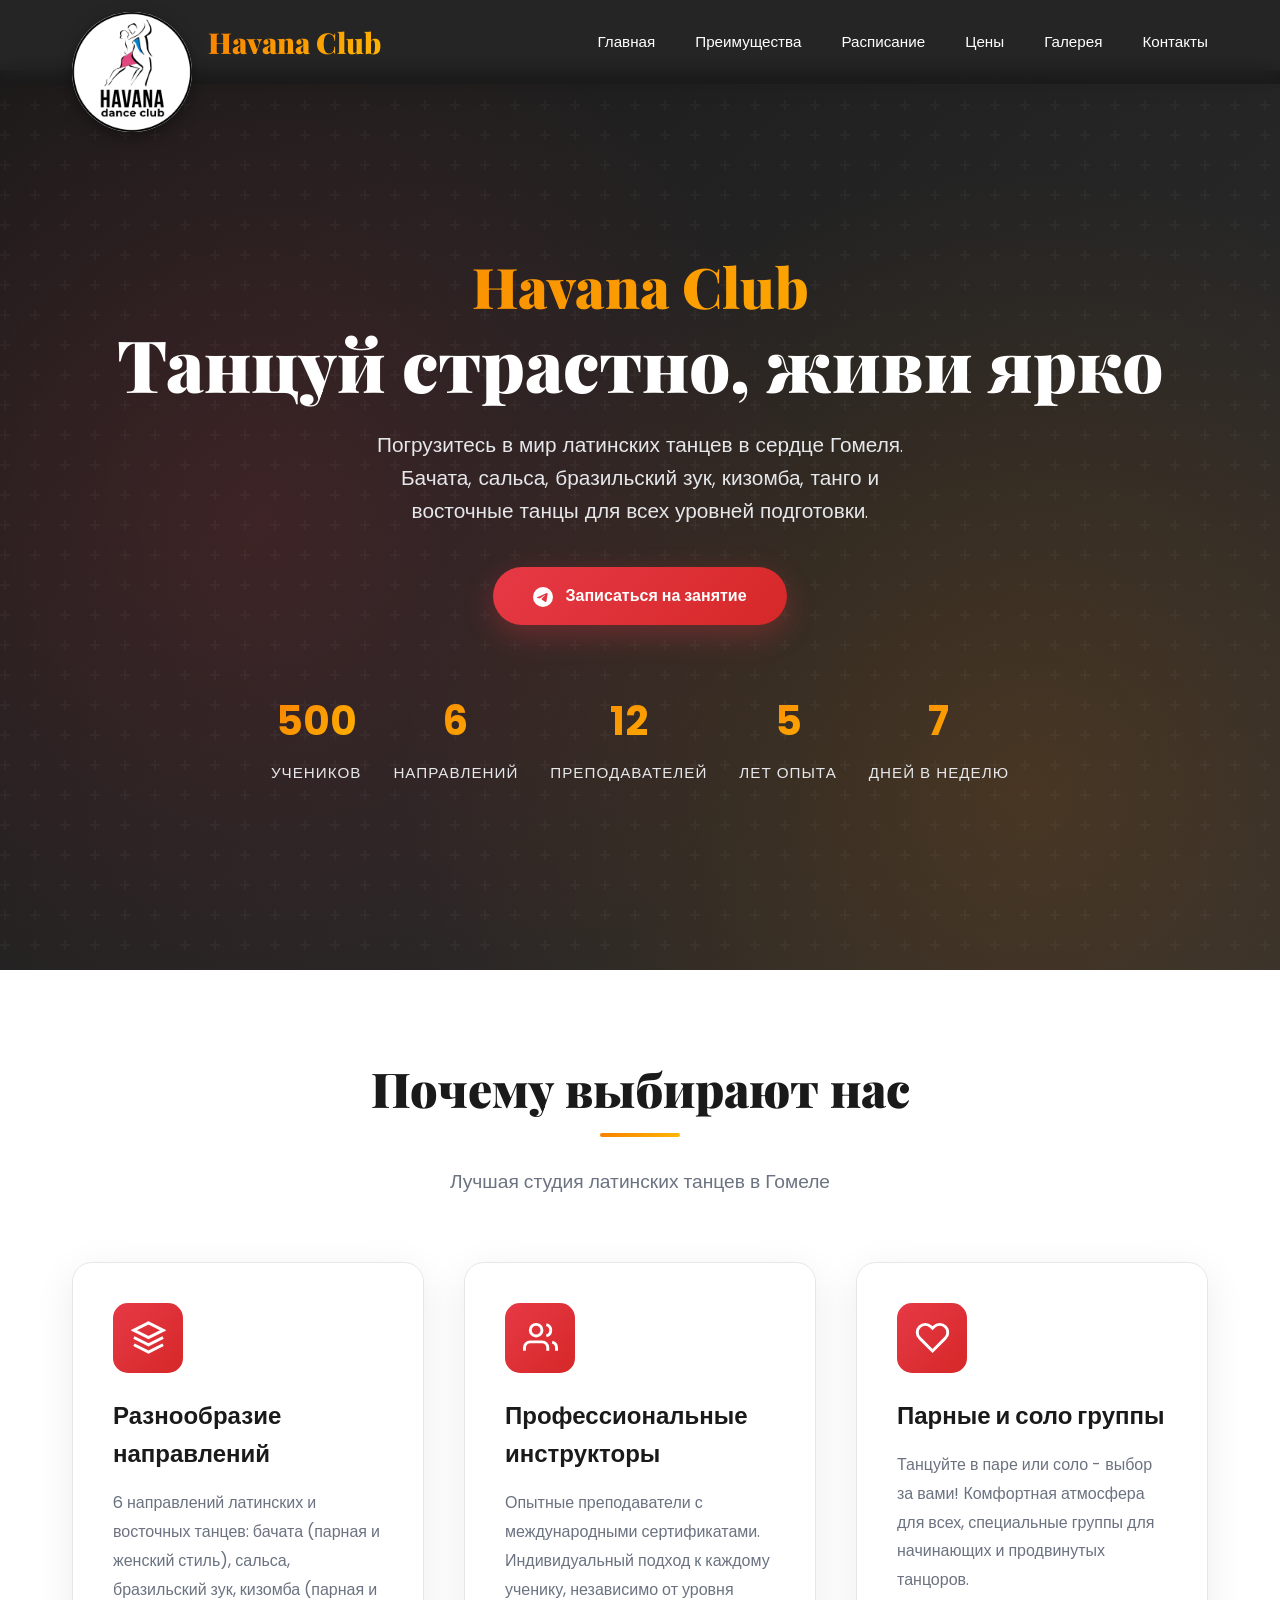
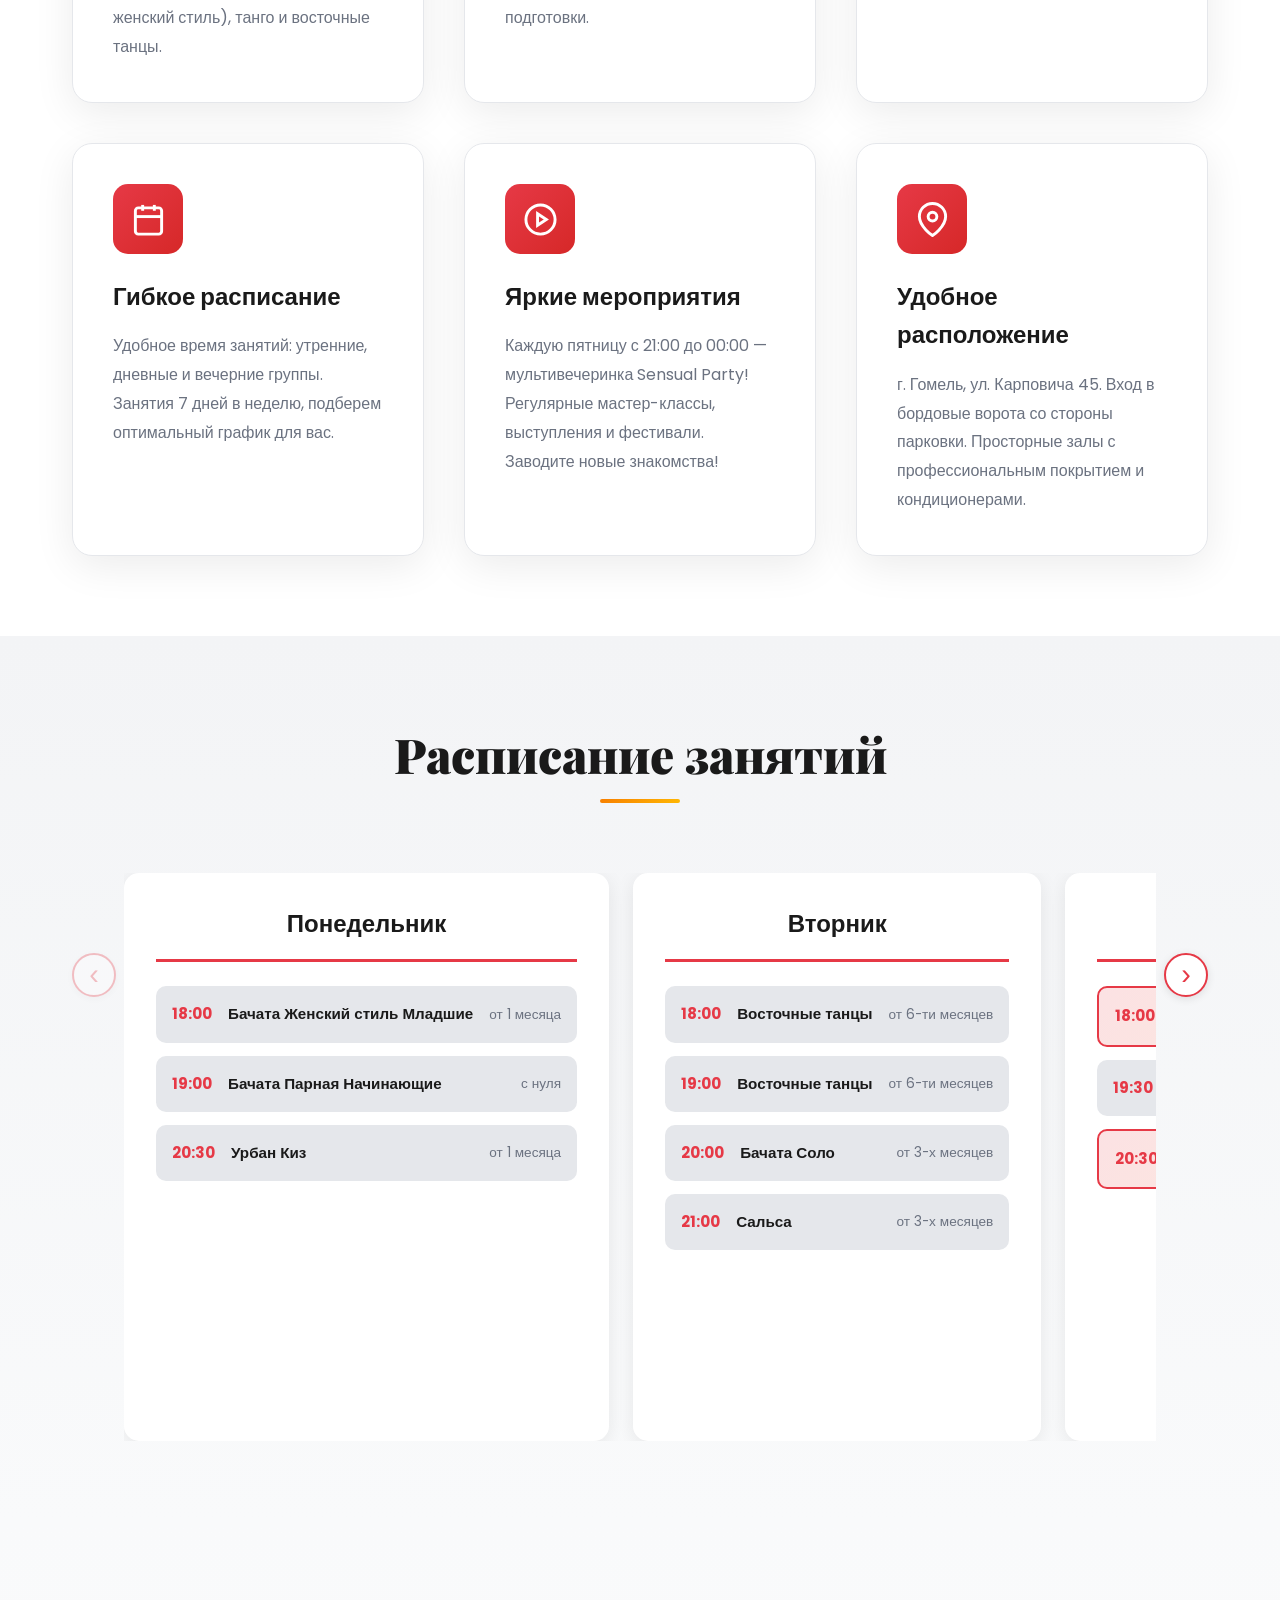
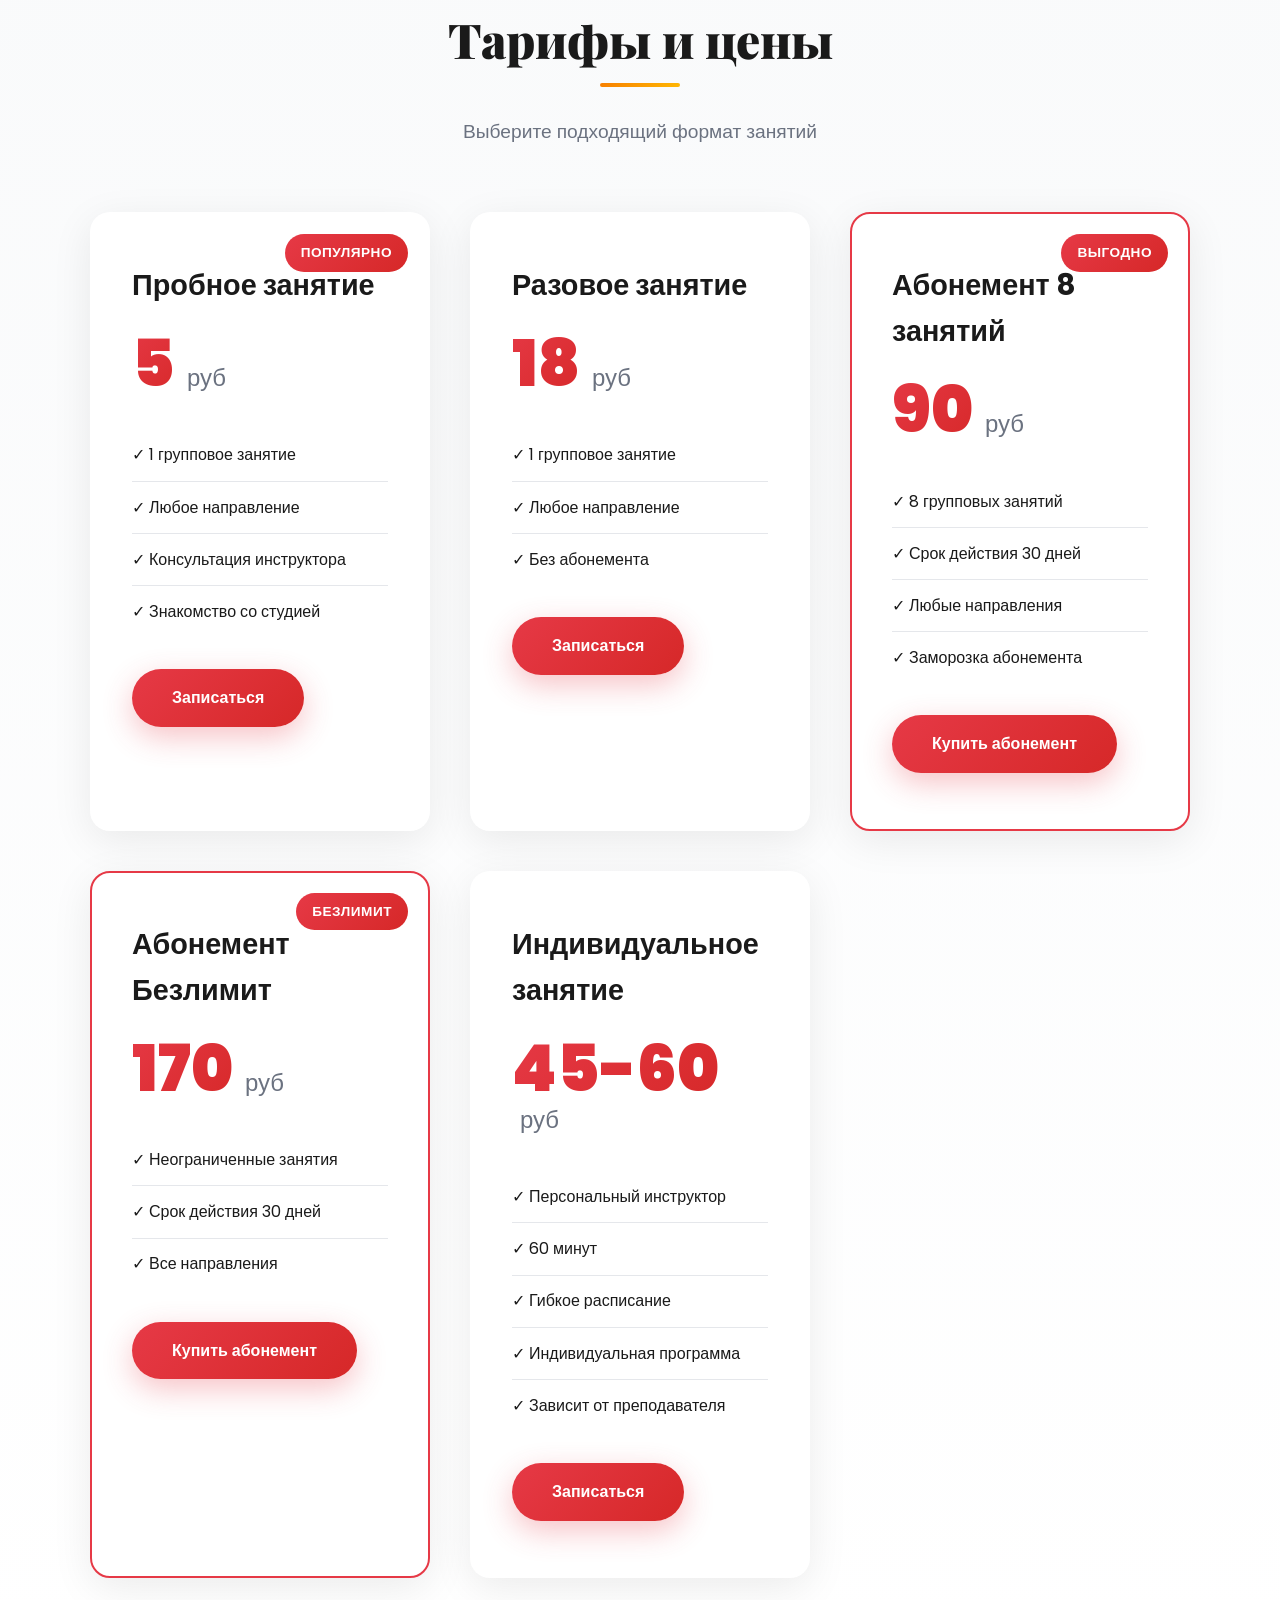
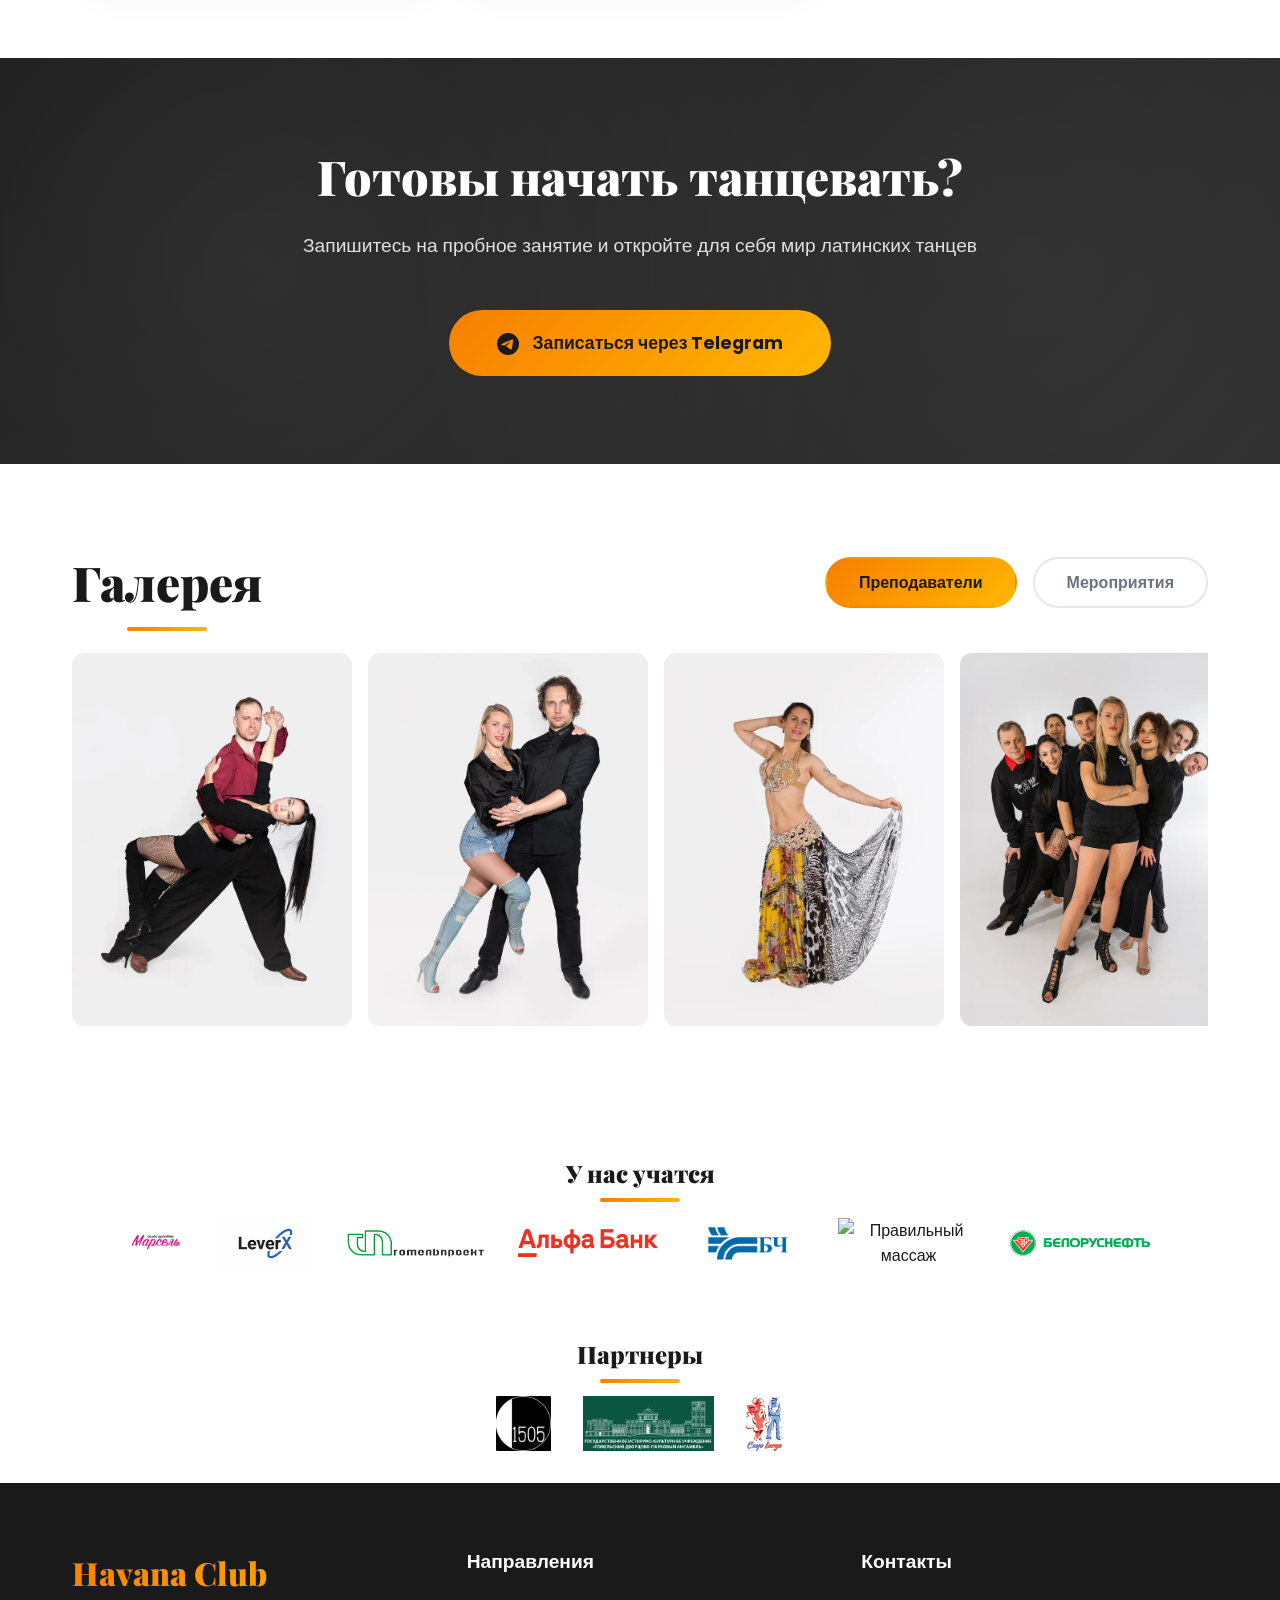
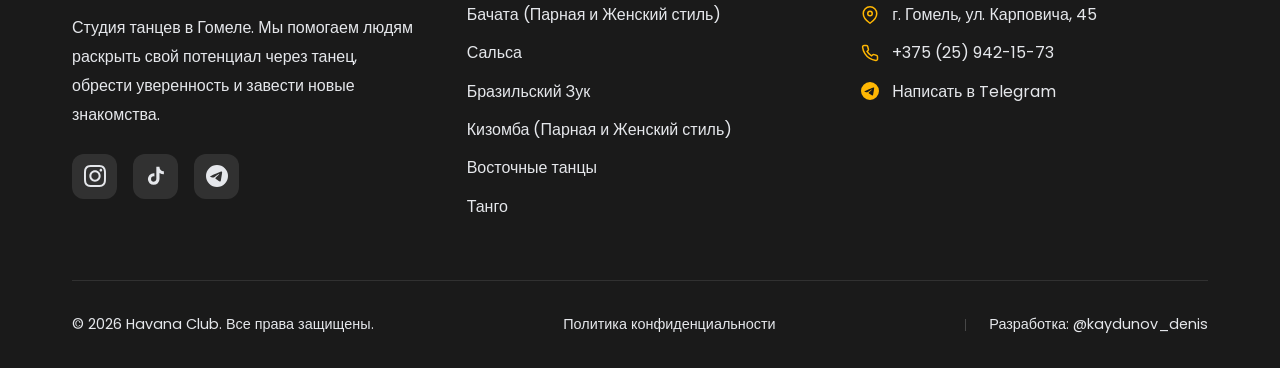
==== commit fdd5cd0a: "Add gallery, partner/student logos, new navbar logo, and UI improvements - Add photo gallery with ho" ====
--- a/index.html
+++ b/index.html
@@ -4,7 +4,7 @@
     <meta charset="UTF-8">
     <meta name="viewport" content="width=device-width, initial-scale=1.0">
     <meta name="description" content="Havana Club - студия латинских танцев в Гомеле. Бачата, сальса, зук, кизомба, восточные танцы. Парные и соло группы.">
-    <title>Havana Club - Студия латинских танцев в Гомеле</title>
+    <title>Havana Club - Студия танцев в Гомеле</title>
     <link rel="stylesheet" href="styles.css">
     <link rel="preconnect" href="https://fonts.googleapis.com">
     <link rel="preconnect" href="https://fonts.gstatic.com" crossorigin>
@@ -15,7 +15,7 @@
     <nav class="navbar">
         <div class="container">
             <div class="nav-brand">
-                <img src="logo.svg" alt="Havana Club" class="logo">
+                <img src="logo white.png" alt="Havana Club" class="logo">
                 <h2>Havana Club</h2>
             </div>
             <ul class="nav-menu">
@@ -23,6 +23,7 @@
                 <li><a href="#benefits">Преимущества</a></li>
                 <li><a href="#schedule">Расписание</a></li>
                 <li><a href="#prices">Цены</a></li>
+                <li><a href="#gallery">Галерея</a></li>
                 <li><a href="#contact">Контакты</a></li>
             </ul>
             <div class="nav-toggle">
@@ -45,8 +46,10 @@
                 Погрузитесь в мир латинских танцев в сердце Гомеля. Бачата, сальса, бразильский зук, кизомба, танго и восточные танцы для всех уровней подготовки.
             </p>
             <div class="hero-cta fade-in-up delay-2">
-                <a href="#prices" class="btn btn-primary">Записаться на занятие</a>
-                <a href="#benefits" class="btn btn-secondary">Узнать больше</a>
+                <a href="https://t.me/havana_dance_club_bot" target="_blank" rel="noopener" class="btn btn-primary btn-telegram">
+                    <svg viewBox="0 0 24 24" fill="currentColor" width="20" height="20" style="vertical-align:middle;margin-right:8px"><path d="M11.944 0A12 12 0 0 0 0 12a12 12 0 0 0 12 12 12 12 0 0 0 12-12A12 12 0 0 0 12 0a12 12 0 0 0-.056 0zm4.962 7.224c.1-.002.321.023.465.14a.506.506 0 0 1 .171.325c.016.093.036.306.02.472-.18 1.898-.962 6.502-1.36 8.627-.168.9-.499 1.201-.82 1.23-.696.065-1.225-.46-1.9-.902-1.056-.693-1.653-1.124-2.678-1.8-1.185-.78-.417-1.21.258-1.91.177-.184 3.247-2.977 3.307-3.23.007-.032.014-.15-.056-.212s-.174-.041-.249-.024c-.106.024-1.793 1.14-5.061 3.345-.48.33-.913.49-1.302.48-.428-.008-1.252-.241-1.865-.44-.752-.245-1.349-.374-1.297-.789.027-.216.325-.437.893-.663 3.498-1.524 5.83-2.529 6.998-3.014 3.332-1.386 4.025-1.627 4.476-1.635z"/></svg>
+                    Записаться на занятие
+                </a>
             </div>
             <div class="hero-stats fade-in-up delay-3">
                 <div class="stat">
@@ -58,8 +61,16 @@
                     <span class="stat-label">Направлений</span>
                 </div>
                 <div class="stat">
+                    <span class="stat-number">12</span>
+                    <span class="stat-label">Преподавателей</span>
+                </div>
+                <div class="stat">
                     <span class="stat-number">5+</span>
                     <span class="stat-label">Лет опыта</span>
+                </div>
+                <div class="stat">
+                    <span class="stat-number">7</span>
+                    <span class="stat-label">Дней в неделю</span>
                 </div>
             </div>
         </div>
@@ -133,7 +144,7 @@
                             <polygon points="10 8 16 12 10 16 10 8"/>
                         </svg>
                     </div>
-                    <h3 class="benefit-title">Яркие мероприятия 🔥</h3>
+                    <h3 class="benefit-title">Яркие мероприятия</h3>
                     <p class="benefit-description">
                         Каждую пятницу с 21:00 до 00:00 — мультивечеринка Sensual Party! Регулярные мастер-классы, выступления и фестивали. Заводите новые знакомства!
                     </p>
@@ -146,7 +157,7 @@
                             <circle cx="12" cy="10" r="3"/>
                         </svg>
                     </div>
-                    <h3 class="benefit-title">Удобное расположение 📍</h3>
+                    <h3 class="benefit-title">Удобное расположение</h3>
                     <p class="benefit-description">
                         г. Гомель, ул. Карповича 45. Вход в бордовые ворота со стороны парковки. Просторные залы с профессиональным покрытием и кондиционерами.
                     </p>
@@ -155,65 +166,33 @@
         </div>
     </section>
 
-    <!-- Social Proof Section -->
-    <section class="social-proof">
-        <div class="container">
-            <h2 class="section-title">Нам доверяют</h2>
-            <p class="section-subtitle">Партнеры и площадки, с которыми мы работаем</p>
-            <div class="logos-grid">
-                <div class="logo-item">
-                    <div class="logo-placeholder">
-                        <span>Дворец культуры</span>
-                    </div>
-                </div>
-                <div class="logo-item">
-                    <div class="logo-placeholder">
-                        <span>Гомельская филармония</span>
-                    </div>
-                </div>
-                <div class="logo-item">
-                    <div class="logo-placeholder">
-                        <span>Областной центр творчества</span>
-                    </div>
-                </div>
-                <div class="logo-item">
-                    <div class="logo-placeholder">
-                        <span>Гомельские ведомости</span>
-                    </div>
-                </div>
-                <div class="logo-item">
-                    <div class="logo-placeholder">
-                        <span>Федерация танцевального спорта</span>
-                    </div>
-                </div>
-            </div>
-        </div>
-    </section>
 
     <!-- Schedule Section -->
     <section id="schedule" class="schedule-section">
         <div class="container">
             <div class="section-header">
                 <h2 class="section-title">Расписание занятий</h2>
-                <p class="section-subtitle">Выберите удобное время для танцев 💃</p>
-            </div>
-            <div class="schedule-grid">
+            </div>
+            <div class="schedule-carousel">
+                <button class="schedule-nav schedule-prev" aria-label="Назад">&#8249;</button>
+                <div class="schedule-track-wrap">
+                <div class="schedule-grid">
                 <div class="schedule-day">
                     <h3 class="day-title">Понедельник</h3>
                     <div class="schedule-item">
                         <span class="time">18:00</span>
-                        <span class="dance-name">Бачата Женский стиль</span>
-                        <span class="level">Младшие</span>
+                        <span class="dance-name">Бачата Женский стиль Младшие</span>
+                        <span class="level">от 1 месяца</span>
                     </div>
                     <div class="schedule-item">
                         <span class="time">19:00</span>
-                        <span class="dance-name">Бачата Парная</span>
-                        <span class="level">Новички</span>
+                        <span class="dance-name">Бачата Парная Начинающие</span>
+                        <span class="level">с нуля</span>
                     </div>
                     <div class="schedule-item">
                         <span class="time">20:30</span>
-                        <span class="dance-name">Танго Нуэво</span>
-                        <span class="level">Новички</span>
+                        <span class="dance-name">Урбан Киз</span>
+                        <span class="level">от 1 месяца</span>
                     </div>
                 </div>
 
@@ -222,17 +201,22 @@
                     <div class="schedule-item">
                         <span class="time">18:00</span>
                         <span class="dance-name">Восточные танцы</span>
-                        <span class="level">Старшие</span>
+                        <span class="level">от 6-ти месяцев</span>
+                    </div>
+                    <div class="schedule-item">
+                        <span class="time">19:00</span>
+                        <span class="dance-name">Восточные танцы</span>
+                        <span class="level">от 6-ти месяцев</span>
                     </div>
                     <div class="schedule-item">
                         <span class="time">20:00</span>
-                        <span class="dance-name">Бачата</span>
-                        <span class="level">Средняя группа</span>
+                        <span class="dance-name">Бачата Соло</span>
+                        <span class="level">от 3-х месяцев</span>
                     </div>
                     <div class="schedule-item">
                         <span class="time">21:00</span>
                         <span class="dance-name">Сальса</span>
-                        <span class="level">Средняя группа</span>
+                        <span class="level">от 3-х месяцев</span>
                     </div>
                 </div>
 
@@ -240,18 +224,18 @@
                     <h3 class="day-title">Среда</h3>
                     <div class="schedule-item highlight">
                         <span class="time">18:00</span>
-                        <span class="dance-name">Бачата Женский стиль</span>
+                        <span class="dance-name">Бачата Женский стиль Новички</span>
                         <span class="level">🔥 Новый набор</span>
                     </div>
                     <div class="schedule-item">
                         <span class="time">19:30</span>
                         <span class="dance-name">Кизомба Женский стиль</span>
-                        <span class="level">—</span>
-                    </div>
-                    <div class="schedule-item">
+                        <span class="level">от 6-ти месяцев</span>
+                    </div>
+                    <div class="schedule-item highlight">
                         <span class="time">20:30</span>
-                        <span class="dance-name">Кизомба Парная</span>
-                        <span class="level">Новички</span>
+                        <span class="dance-name">Танго</span>
+                        <span class="level">🔥 Новый набор</span>
                     </div>
                 </div>
 
@@ -259,18 +243,18 @@
                     <h3 class="day-title">Четверг</h3>
                     <div class="schedule-item">
                         <span class="time">18:30</span>
-                        <span class="dance-name">Бачата</span>
-                        <span class="level">Новички</span>
+                        <span class="dance-name">Бачата Парная Начинающие</span>
+                        <span class="level">с нуля</span>
                     </div>
                     <div class="schedule-item">
                         <span class="time">20:00</span>
-                        <span class="dance-name">Бачата</span>
-                        <span class="level">Средняя группа</span>
+                        <span class="dance-name">Бачата Соло</span>
+                        <span class="level">от 3-х месяцев</span>
                     </div>
                     <div class="schedule-item">
                         <span class="time">21:00</span>
                         <span class="dance-name">Сальса</span>
-                        <span class="level">Средняя группа</span>
+                        <span class="level">от 3-х месяцев</span>
                     </div>
                 </div>
 
@@ -278,17 +262,22 @@
                     <h3 class="day-title">Пятница</h3>
                     <div class="schedule-item">
                         <span class="time">18:00</span>
-                        <span class="dance-name">Бачата Женский стиль</span>
-                        <span class="level">Младшие</span>
+                        <span class="dance-name">Бачата Женский стиль Младшие</span>
+                        <span class="level">от 1 месяца</span>
                     </div>
                     <div class="schedule-item">
                         <span class="time">19:00</span>
-                        <span class="dance-name">Бачата</span>
-                        <span class="level">Старшие</span>
+                        <span class="dance-name">Бачата Парная Старшая</span>
+                        <span class="level">от 6-х месяцев</span>
+                    </div>
+                    <div class="schedule-item">
+                        <span class="time">20:00</span>
+                        <span class="dance-name">Бачата Парная Старшая</span>
+                        <span class="level">Разный</span>
                     </div>
                     <div class="schedule-item party">
                         <span class="time">21:00-00:00</span>
-                        <span class="dance-name">🔥 МУЛЬТИВЕЧЕРИНКА</span>
+                        <span class="dance-name">ВЕЧЕРИНКА</span>
                         <span class="level">Sensual Party</span>
                     </div>
                 </div>
@@ -296,55 +285,66 @@
                 <div class="schedule-day">
                     <h3 class="day-title">Суббота</h3>
                     <div class="schedule-item highlight">
-                        <span class="time">10:30</span>
+                        <span class="time">14:00</span>
+                        <span class="dance-name">Восточные танцы Младшие</span>
+                        <span class="level">🔥 Новый набор</span>
+                    </div>
+                    <div class="schedule-item">
+                        <span class="time">15:00</span>
                         <span class="dance-name">Восточные танцы</span>
+                        <span class="level">от 3-х месяцев</span>
+                    </div>
+                    <div class="schedule-item">
+                        <span class="time">16:00</span>
+                        <span class="dance-name">Восточные танцы</span>
+                        <span class="level">Разный</span>
+                    </div>
+                    <div class="schedule-item highlight">
+                        <span class="time">17:30</span>
+                        <span class="dance-name">Бразильский Зук Новички</span>
                         <span class="level">🔥 Новый набор</span>
                     </div>
                     <div class="schedule-item">
-                        <span class="time">12:00</span>
-                        <span class="dance-name">Восточные танцы</span>
+                        <span class="time">18:00</span>
+                        <span class="dance-name">Зук Практика</span>
+                        <span class="level">Разный</span>
+                    </div>
+                    <div class="schedule-item">
+                        <span class="time">19:30</span>
+                        <span class="dance-name">Бразильский Зук Продолжающие</span>
                         <span class="level">—</span>
-                    </div>
-                    <div class="schedule-item highlight">
-                        <span class="time">14:30</span>
-                        <span class="dance-name">Бразильский Зук</span>
-                        <span class="level">🔥 Новый набор</span>
-                    </div>
-                    <div class="schedule-item">
-                        <span class="time">16:30</span>
-                        <span class="dance-name">Бразильский Зук</span>
-                        <span class="level">Продолжающие</span>
-                    </div>
-                    <div class="schedule-item">
-                        <span class="time">18:00</span>
-                        <span class="dance-name">Бразильский Зук</span>
-                        <span class="level">Протанцовка</span>
                     </div>
                 </div>
 
                 <div class="schedule-day">
                     <h3 class="day-title">Воскресенье</h3>
                     <div class="schedule-item">
-                        <span class="time">11:00</span>
-                        <span class="dance-name">Бачата</span>
-                        <span class="level">Средняя группа</span>
-                    </div>
-                    <div class="schedule-item">
-                        <span class="time">13:00</span>
-                        <span class="dance-name">Бачата ПРАКТИКА</span>
-                        <span class="level">—</span>
-                    </div>
-                    <div class="schedule-item">
-                        <span class="time">15:00</span>
-                        <span class="dance-name">Танго Практика</span>
-                        <span class="level">—</span>
-                    </div>
-                </div>
-            </div>
+                        <span class="time">14:00</span>
+                        <span class="dance-name">Бачата Парная Младшие</span>
+                        <span class="level">от 3-х месяцев</span>
+                    </div>
+                    <div class="schedule-item">
+                        <span class="time">16:00</span>
+                        <span class="dance-name">Практика по Бачате</span>
+                        <span class="level">Разный</span>
+                    </div>
+                    <div class="schedule-item highlight">
+                        <span class="time">18:00</span>
+                        <span class="dance-name">Танго</span>
+                        <span class="level">🔥 Новый набор</span>
+                    </div>
+                    <div class="schedule-item">
+                        <span class="time">19:30</span>
+                        <span class="dance-name">Практика по Танго</span>
+                        <span class="level">Разный</span>
+                    </div>
+                </div>
+                </div>
+                </div><!-- /.schedule-track-wrap -->
+                <button class="schedule-nav schedule-next" aria-label="Вперёд">&#8250;</button>
+            </div><!-- /.schedule-carousel -->
         </div>
     </section>
-
-    <!-- Pricing Section -->
     <section id="prices" class="pricing">
         <div class="container">
             <div class="section-header">
@@ -378,7 +378,6 @@
                         <li>✓ 1 групповое занятие</li>
                         <li>✓ Любое направление</li>
                         <li>✓ Без абонемента</li>
-                        <li>✓ Удобная оплата</li>
                     </ul>
                     <a href="#contact" class="btn btn-primary">Записаться</a>
                 </div>
@@ -395,7 +394,21 @@
                         <li>✓ Срок действия 30 дней</li>
                         <li>✓ Любые направления</li>
                         <li>✓ Заморозка абонемента</li>
-                        <li>✓ Скидка на мероприятия</li>
+                    </ul>
+                    <a href="#contact" class="btn btn-primary">Купить абонемент</a>
+                </div>
+
+                <div class="pricing-card featured fade-in delay-3">
+                    <div class="pricing-badge">Безлимит</div>
+                    <h3 class="pricing-title">Абонемент Безлимит</h3>
+                    <div class="pricing-price">
+                        <span class="price-amount">170</span>
+                        <span class="price-currency">руб</span>
+                    </div>
+                    <ul class="pricing-features">
+                        <li>✓ Неограниченные занятия</li>
+                        <li>✓ Срок действия 30 дней</li>
+                        <li>✓ Все направления</li>
                     </ul>
                     <a href="#contact" class="btn btn-primary">Купить абонемент</a>
                 </div>
@@ -413,7 +426,7 @@
                         <li>✓ Индивидуальная программа</li>
                         <li>✓ Зависит от преподавателя</li>
                     </ul>
-                    <a href="#contact" class="btn btn-secondary">Узнать больше</a>
+                    <a href="#contact" class="btn btn-primary">Записаться</a>
                 </div>
             </div>
         </div>
@@ -425,39 +438,206 @@
             <div class="cta-content">
                 <h2 class="cta-title">Готовы начать танцевать?</h2>
                 <p class="cta-subtitle">Запишитесь на пробное занятие и откройте для себя мир латинских танцев</p>
-                <form class="cta-form" id="contactForm">
-                    <div class="form-row">
-                        <input type="text" name="name" placeholder="Ваше имя" required>
-                        <input type="tel" name="phone" placeholder="Телефон" required>
-                    </div>
-                    <div class="form-row">
-                        <select name="dance" required>
-                            <option value="">Выберите направление</option>
-                            <option value="bachata-pair">Бачата (Парная)</option>
-                            <option value="bachata-lady">Бачата (Женский стиль)</option>
-                            <option value="salsa">Сальса</option>
-                            <option value="zouk">Бразильский Зук</option>
-                            <option value="kizomba-pair">Кизомба (Парная)</option>
-                            <option value="kizomba-lady">Кизомба (Женский стиль)</option>
-                            <option value="tango">Танго Нуэво</option>
-                            <option value="oriental">Восточные танцы</option>
-                            <option value="any">Еще не определился(ась)</option>
-                        </select>
-                        <select name="level" required>
-                            <option value="">Уровень подготовки</option>
-                            <option value="beginner">Новички (0-2 месяца)</option>
-                            <option value="junior">Младшие (2-6 месяцев)</option>
-                            <option value="intermediate">Средние (6-18 месяцев)</option>
-                            <option value="advanced">Старшие (1.5+ года)</option>
-                        </select>
-                    </div>
-                    <textarea name="message" placeholder="Дополнительная информация (необязательно)" rows="3"></textarea>
-                    <button type="submit" class="btn btn-primary btn-large">Отправить заявку</button>
-                    <p class="form-note">Нажимая на кнопку, вы даете согласие на обработку персональных данных</p>
-                </form>
+                <a href="https://t.me/havana_dance_club_bot" target="_blank" rel="noopener" class="btn btn-secondary btn-large btn-telegram">
+                    <svg viewBox="0 0 24 24" fill="currentColor" width="22" height="22" style="vertical-align:middle;margin-right:10px"><path d="M11.944 0A12 12 0 0 0 0 12a12 12 0 0 0 12 12 12 12 0 0 0 12-12A12 12 0 0 0 12 0a12 12 0 0 0-.056 0zm4.962 7.224c.1-.002.321.023.465.14a.506.506 0 0 1 .171.325c.016.093.036.306.02.472-.18 1.898-.962 6.502-1.36 8.627-.168.9-.499 1.201-.82 1.23-.696.065-1.225-.46-1.9-.902-1.056-.693-1.653-1.124-2.678-1.8-1.185-.78-.417-1.21.258-1.91.177-.184 3.247-2.977 3.307-3.23.007-.032.014-.15-.056-.212s-.174-.041-.249-.024c-.106.024-1.793 1.14-5.061 3.345-.48.33-.913.49-1.302.48-.428-.008-1.252-.241-1.865-.44-.752-.245-1.349-.374-1.297-.789.027-.216.325-.437.893-.663 3.498-1.524 5.83-2.529 6.998-3.014 3.332-1.386 4.025-1.627 4.476-1.635z"/></svg>
+                    Записаться через Telegram
+                </a>
             </div>
         </div>
     </section>
+
+    <!-- Gallery Section -->
+    <section id="gallery" class="gallery-section">
+        <div class="container">
+            <div class="gallery-header">
+                <h2 class="section-title">Галерея</h2>
+                <div class="gallery-tabs">
+                    <button class="gallery-tab active" onclick="switchTab(event, 'teachers')">Преподаватели</button>
+                    <button class="gallery-tab" onclick="switchTab(event, 'students')">Мероприятия</button>
+                </div>
+            </div>
+                        <div id="teachers" class="gallery-grid gallery-pane active">
+                <div class="gallery-item" onclick="openLightbox(this.querySelector('img'))">
+                    <img src="gallery/teachers/photo-01.png" alt="Преподаватель Havana Club">
+                </div>
+                <div class="gallery-item" onclick="openLightbox(this.querySelector('img'))">
+                    <img src="gallery/teachers/photo-02.png" alt="Преподаватель Havana Club">
+                </div>
+                <div class="gallery-item" onclick="openLightbox(this.querySelector('img'))">
+                    <img src="gallery/teachers/photo-03.png" alt="Преподаватель Havana Club">
+                </div>
+                <div class="gallery-item" onclick="openLightbox(this.querySelector('img'))">
+                    <img src="gallery/teachers/photo-04.png" alt="Преподаватель Havana Club">
+                </div>
+                <div class="gallery-item" onclick="openLightbox(this.querySelector('img'))">
+                    <img src="gallery/teachers/photo-05.png" alt="Преподаватель Havana Club">
+                </div>
+                <div class="gallery-item" onclick="openLightbox(this.querySelector('img'))">
+                    <img src="gallery/teachers/photo-06.png" alt="Преподаватель Havana Club">
+                </div>
+                <div class="gallery-item" onclick="openLightbox(this.querySelector('img'))">
+                    <img src="gallery/teachers/photo-07.png" alt="Преподаватель Havana Club">
+                </div>
+                <div class="gallery-item" onclick="openLightbox(this.querySelector('img'))">
+                    <img src="gallery/teachers/photo-08.png" alt="Преподаватель Havana Club">
+                </div>
+                <div class="gallery-item" onclick="openLightbox(this.querySelector('img'))">
+                    <img src="gallery/teachers/photo-09.png" alt="Преподаватель Havana Club">
+                </div>
+                <div class="gallery-item" onclick="openLightbox(this.querySelector('img'))">
+                    <img src="gallery/teachers/photo_5433898713895530683_y.jpg" alt="Преподаватель Havana Club">
+                </div>
+            </div>
+            <div id="students" class="gallery-grid gallery-pane">
+                <div class="gallery-item" onclick="openLightbox(this.querySelector('img'))">
+                    <img src="gallery/events/photo-01.jpg" alt="Мероприятия Havana Club">
+                </div>
+                <div class="gallery-item" onclick="openLightbox(this.querySelector('img'))">
+                    <img src="gallery/events/photo-02.png" alt="Мероприятия Havana Club">
+                </div>
+                <div class="gallery-item" onclick="openLightbox(this.querySelector('img'))">
+                    <img src="gallery/events/photo-03.jpg" alt="Мероприятия Havana Club">
+                </div>
+                <div class="gallery-item" onclick="openLightbox(this.querySelector('img'))">
+                    <img src="gallery/events/photo-04.png" alt="Мероприятия Havana Club">
+                </div>
+                <div class="gallery-item" onclick="openLightbox(this.querySelector('img'))">
+                    <img src="gallery/events/photo-05.png" alt="Мероприятия Havana Club">
+                </div>
+                <div class="gallery-item" onclick="openLightbox(this.querySelector('img'))">
+                    <img src="gallery/events/photo-06.png" alt="Мероприятия Havana Club">
+                </div>
+                <div class="gallery-item" onclick="openLightbox(this.querySelector('img'))">
+                    <img src="gallery/events/photo-07.png" alt="Мероприятия Havana Club">
+                </div>
+                <div class="gallery-item" onclick="openLightbox(this.querySelector('img'))">
+                    <img src="gallery/events/photo-08.png" alt="Мероприятия Havana Club">
+                </div>
+                <div class="gallery-item" onclick="openLightbox(this.querySelector('img'))">
+                    <img src="gallery/events/photo-09.png" alt="Мероприятия Havana Club">
+                </div>
+                <div class="gallery-item" onclick="openLightbox(this.querySelector('img'))">
+                    <img src="gallery/events/photo-10.png" alt="Мероприятия Havana Club">
+                </div>
+                <div class="gallery-item" onclick="openLightbox(this.querySelector('img'))">
+                    <img src="gallery/events/photo-11.png" alt="Мероприятия Havana Club">
+                </div>
+                <div class="gallery-item" onclick="openLightbox(this.querySelector('img'))">
+                    <img src="gallery/events/photo-12.png" alt="Мероприятия Havana Club">
+                </div>
+                <div class="gallery-item" onclick="openLightbox(this.querySelector('img'))">
+                    <img src="gallery/events/photo-13.png" alt="Мероприятия Havana Club">
+                </div>
+                <div class="gallery-item" onclick="openLightbox(this.querySelector('img'))">
+                    <img src="gallery/events/photo-14.png" alt="Мероприятия Havana Club">
+                </div>
+                <div class="gallery-item" onclick="openLightbox(this.querySelector('img'))">
+                    <img src="gallery/events/photo-15.png" alt="Мероприятия Havana Club">
+                </div>
+                <div class="gallery-item" onclick="openLightbox(this.querySelector('img'))">
+                    <img src="gallery/events/photo-16.png" alt="Мероприятия Havana Club">
+                </div>
+                <div class="gallery-item" onclick="openLightbox(this.querySelector('img'))">
+                    <img src="gallery/events/photo-17.png" alt="Мероприятия Havana Club">
+                </div>
+                <div class="gallery-item" onclick="openLightbox(this.querySelector('img'))">
+                    <img src="gallery/events/photo-18.png" alt="Мероприятия Havana Club">
+                </div>
+                <div class="gallery-item" onclick="openLightbox(this.querySelector('img'))">
+                    <img src="gallery/events/photo-19.png" alt="Мероприятия Havana Club">
+                </div>
+                <div class="gallery-item" onclick="openLightbox(this.querySelector('img'))">
+                    <img src="gallery/events/photo-20.png" alt="Мероприятия Havana Club">
+                </div>
+                <div class="gallery-item" onclick="openLightbox(this.querySelector('img'))">
+                    <img src="gallery/events/photo-21.png" alt="Мероприятия Havana Club">
+                </div>
+                <div class="gallery-item" onclick="openLightbox(this.querySelector('img'))">
+                    <img src="gallery/events/photo-22.png" alt="Мероприятия Havana Club">
+                </div>
+                <div class="gallery-item" onclick="openLightbox(this.querySelector('img'))">
+                    <img src="gallery/events/photo-23.png" alt="Мероприятия Havana Club">
+                </div>
+                <div class="gallery-item" onclick="openLightbox(this.querySelector('img'))">
+                    <img src="gallery/events/photo-24.png" alt="Мероприятия Havana Club">
+                </div>
+                <div class="gallery-item" onclick="openLightbox(this.querySelector('img'))">
+                    <img src="gallery/events/photo-25.png" alt="Мероприятия Havana Club">
+                </div>
+                <div class="gallery-item" onclick="openLightbox(this.querySelector('img'))">
+                    <img src="gallery/events/photo-26.png" alt="Мероприятия Havana Club">
+                </div>
+                <div class="gallery-item" onclick="openLightbox(this.querySelector('img'))">
+                    <img src="gallery/events/photo-27.png" alt="Мероприятия Havana Club">
+                </div>
+                <div class="gallery-item" onclick="openLightbox(this.querySelector('img'))">
+                    <img src="gallery/events/photo-28.png" alt="Мероприятия Havana Club">
+                </div>
+                <div class="gallery-item" onclick="openLightbox(this.querySelector('img'))">
+                    <img src="gallery/events/photo-29.png" alt="Мероприятия Havana Club">
+                </div>
+                <div class="gallery-item" onclick="openLightbox(this.querySelector('img'))">
+                    <img src="gallery/events/photo-30.jpg" alt="Мероприятия Havana Club">
+                </div>
+            </div>
+            </div>
+        </div>
+    </section>
+
+    <!-- Social Proof Section -->
+    <!-- Students Section -->
+    <section class="social-proof students-proof">
+        <div class="container">
+            <h2 class="section-title">У нас учатся</h2>
+            <div class="logos-grid">
+                <div class="logo-item" onclick="openLightbox(this.querySelector('img'))">
+                    <img src="logos/students/marcel.png" alt="Салон красоты Марсель">
+                </div>
+                <div class="logo-item" onclick="openLightbox(this.querySelector('img'))">
+                    <img src="logos/students/leverx.png" alt="LeverX">
+                </div>
+                <div class="logo-item" onclick="openLightbox(this.querySelector('img'))">
+                    <img src="logos/students/gomelproekt.png" alt="Гомельпроект">
+                </div>
+                <div class="logo-item" onclick="openLightbox(this.querySelector('img'))">
+                    <img src="logos/students/alfabank.png" alt="Альфа Банк">
+                </div>
+                <div class="logo-item" onclick="openLightbox(this.querySelector('img'))">
+                    <img src="logos/students/bch.png" alt="Белорусская железная дорога БЧ">
+                </div>
+                <div class="logo-item" onclick="openLightbox(this.querySelector('img'))">
+                    <img src="logos/partners/pravilny-massazh.png" alt="Правильный массаж">
+                </div>
+                <div class="logo-item" onclick="openLightbox(this.querySelector('img'))">
+                    <img src="logos/students/belorusneft.png" alt="Белоруснефть">
+                </div>
+            </div>
+        </div>
+    </section>
+
+    <!-- Partners Section -->
+    <section class="social-proof">
+        <div class="container">
+            <h2 class="section-title">Партнеры</h2>
+            <div class="logos-grid">
+                <div class="logo-item" onclick="openLightbox(this.querySelector('img'))">
+                    <img src="logos/partners/1505.png" alt="1505">
+                </div>
+                <div class="logo-item" onclick="openLightbox(this.querySelector('img'))">
+                    <img src="logos/partners/palace.png" alt="Гомельский дворцово-парковый ансамбль">
+                </div>
+                <div class="logo-item" onclick="openLightbox(this.querySelector('img'))">
+                    <img src="logos/partners/cayo-largo.png" alt="Cayo Largo">
+                </div>
+            </div>
+        </div>
+    </section>
+
+    <!-- Lightbox -->
+    <div id="lightbox" class="lightbox" onclick="closeLightbox()">
+        <button class="lightbox-close" onclick="closeLightbox()">&times;</button>
+        <img id="lightbox-img" src="" alt="">
+    </div>
 
     <!-- Footer -->
     <footer class="footer">
@@ -466,25 +646,20 @@
                 <div class="footer-col">
                     <h3 class="footer-title">Havana Club</h3>
                     <p class="footer-description">
-                        Студия латинских танцев в Гомеле. Мы помогаем людям раскрыть свой потенциал через танец, обрести уверенность и завести новые знакомства.
+                        Студия танцев в Гомеле. Мы помогаем людям раскрыть свой потенциал через танец, обрести уверенность и завести новые знакомства.
                     </p>
                     <div class="social-links">
-                        <a href="#" aria-label="Instagram">
+                        <a href="https://www.instagram.com/havana_dance_gomel/" target="_blank" rel="noopener" aria-label="Instagram">
                             <svg viewBox="0 0 24 24" fill="currentColor">
                                 <path d="M12 2.163c3.204 0 3.584.012 4.85.07 3.252.148 4.771 1.691 4.919 4.919.058 1.265.069 1.645.069 4.849 0 3.205-.012 3.584-.069 4.849-.149 3.225-1.664 4.771-4.919 4.919-1.266.058-1.644.07-4.85.07-3.204 0-3.584-.012-4.849-.07-3.26-.149-4.771-1.699-4.919-4.92-.058-1.265-.07-1.644-.07-4.849 0-3.204.013-3.583.07-4.849.149-3.227 1.664-4.771 4.919-4.919 1.266-.057 1.645-.069 4.849-.069zm0-2.163c-3.259 0-3.667.014-4.947.072-4.358.2-6.78 2.618-6.98 6.98-.059 1.281-.073 1.689-.073 4.948 0 3.259.014 3.668.072 4.948.2 4.358 2.618 6.78 6.98 6.98 1.281.058 1.689.072 4.948.072 3.259 0 3.668-.014 4.948-.072 4.354-.2 6.782-2.618 6.979-6.98.059-1.28.073-1.689.073-4.948 0-3.259-.014-3.667-.072-4.947-.196-4.354-2.617-6.78-6.979-6.98-1.281-.059-1.69-.073-4.949-.073zm0 5.838c-3.403 0-6.162 2.759-6.162 6.162s2.759 6.163 6.162 6.163 6.162-2.759 6.162-6.163c0-3.403-2.759-6.162-6.162-6.162zm0 10.162c-2.209 0-4-1.79-4-4 0-2.209 1.791-4 4-4s4 1.791 4 4c0 2.21-1.791 4-4 4zm6.406-11.845c-.796 0-1.441.645-1.441 1.44s.645 1.44 1.441 1.44c.795 0 1.439-.645 1.439-1.44s-.644-1.44-1.439-1.44z"/>
                             </svg>
                         </a>
-                        <a href="#" aria-label="Facebook">
+                        <a href="https://www.tiktok.com/@havana_gomel" target="_blank" rel="noopener" aria-label="TikTok">
                             <svg viewBox="0 0 24 24" fill="currentColor">
-                                <path d="M24 12.073c0-6.627-5.373-12-12-12s-12 5.373-12 12c0 5.99 4.388 10.954 10.125 11.854v-8.385H7.078v-3.47h3.047V9.43c0-3.007 1.792-4.669 4.533-4.669 1.312 0 2.686.235 2.686.235v2.953H15.83c-1.491 0-1.956.925-1.956 1.874v2.25h3.328l-.532 3.47h-2.796v8.385C19.612 23.027 24 18.062 24 12.073z"/>
+                                <path d="M19.59 6.69a4.83 4.83 0 0 1-3.77-4.25V2h-3.45v13.67a2.89 2.89 0 0 1-2.88 2.5 2.89 2.89 0 0 1-2.89-2.89 2.89 2.89 0 0 1 2.89-2.89c.28 0 .54.04.79.1V9.01a6.33 6.33 0 0 0-.79-.05 6.34 6.34 0 0 0-6.34 6.34 6.34 6.34 0 0 0 6.34 6.34 6.34 6.34 0 0 0 6.33-6.34V8.69a8.18 8.18 0 0 0 4.78 1.52V6.75a4.85 4.85 0 0 1-1.01-.06z"/>
                             </svg>
                         </a>
-                        <a href="#" aria-label="VK">
-                            <svg viewBox="0 0 24 24" fill="currentColor">
-                                <path d="M15.684 0H8.316C1.592 0 0 1.592 0 8.316v7.368C0 22.408 1.592 24 8.316 24h7.368C22.408 24 24 22.408 24 15.684V8.316C24 1.592 22.391 0 15.684 0zm3.692 17.123h-1.744c-.66 0-.862-.523-2.049-1.709-1.033-1.01-1.489-1.146-1.745-1.146-.356 0-.458.102-.458.593v1.563c0 .424-.135.678-1.253.678-1.846 0-3.896-1.118-5.335-3.202C4.624 10.857 4.03 8.57 4.03 8.096c0-.254.102-.491.593-.491h1.744c.441 0 .61.203.779.678.863 2.49 2.303 4.675 2.896 4.675.22 0 .322-.102.322-.66V9.721c-.068-1.186-.695-1.287-.695-1.71 0-.203.17-.407.44-.407h2.744c.373 0 .508.203.508.643v3.473c0 .372.17.508.271.508.22 0 .407-.136.813-.542 1.254-1.406 2.151-3.574 2.151-3.574.119-.254.322-.491.763-.491h1.744c.525 0 .644.27.525.643-.22 1.017-2.354 4.031-2.354 4.031-.186.305-.254.44 0 .78.186.254.796.779 1.203 1.253.745.847 1.32 1.558 1.473 2.05.17.491-.085.744-.576.744z"/>
-                            </svg>
-                        </a>
-                        <a href="#" aria-label="Telegram">
+                        <a href="https://t.me/havana_dance_club" aria-label="Telegram">
                             <svg viewBox="0 0 24 24" fill="currentColor">
                                 <path d="M11.944 0A12 12 0 0 0 0 12a12 12 0 0 0 12 12 12 12 0 0 0 12-12A12 12 0 0 0 12 0a12 12 0 0 0-.056 0zm4.962 7.224c.1-.002.321.023.465.14a.506.506 0 0 1 .171.325c.016.093.036.306.02.472-.18 1.898-.962 6.502-1.36 8.627-.168.9-.499 1.201-.82 1.23-.696.065-1.225-.46-1.9-.902-1.056-.693-1.653-1.124-2.678-1.8-1.185-.78-.417-1.21.258-1.91.177-.184 3.247-2.977 3.307-3.23.007-.032.014-.15-.056-.212s-.174-.041-.249-.024c-.106.024-1.793 1.14-5.061 3.345-.48.33-.913.49-1.302.48-.428-.008-1.252-.241-1.865-.44-.752-.245-1.349-.374-1.297-.789.027-.216.325-.437.893-.663 3.498-1.524 5.83-2.529 6.998-3.014 3.332-1.386 4.025-1.627 4.476-1.635z"/>
                             </svg>
@@ -500,19 +675,7 @@
                         <li><a href="#prices">Бразильский Зук</a></li>
                         <li><a href="#prices">Кизомба (Парная и Женский стиль)</a></li>
                         <li><a href="#prices">Восточные танцы</a></li>
-                        <li><a href="#prices">Танго Нуэво</a></li>
-                    </ul>
-                </div>
-
-                <div class="footer-col">
-                    <h4 class="footer-heading">Информация</h4>
-                    <ul class="footer-links">
-                        <li><a href="#benefits">О студии</a></li>
-                        <li><a href="#prices">Расписание</a></li>
-                        <li><a href="#prices">Цены</a></li>
-                        <li><a href="#contact">Контакты</a></li>
-                        <li><a href="#">Мероприятия</a></li>
-                        <li><a href="#">Галерея</a></li>
+                        <li><a href="#prices">Танго</a></li>
                     </ul>
                 </div>
 
@@ -530,21 +693,13 @@
                             <svg viewBox="0 0 24 24" fill="none" stroke="currentColor" stroke-width="2">
                                 <path d="M22 16.92v3a2 2 0 0 1-2.18 2 19.79 19.79 0 0 1-8.63-3.07 19.5 19.5 0 0 1-6-6 19.79 19.79 0 0 1-3.07-8.67A2 2 0 0 1 4.11 2h3a2 2 0 0 1 2 1.72 12.84 12.84 0 0 0 .7 2.81 2 2 0 0 1-.45 2.11L8.09 9.91a16 16 0 0 0 6 6l1.27-1.27a2 2 0 0 1 2.11-.45 12.84 12.84 0 0 0 2.81.7A2 2 0 0 1 22 16.92z"/>
                             </svg>
-                            <a href="tel:+375445744116">+375 (44) 574-41-16</a>
+                            <a href="tel:+375259421573">+375 (25) 942-15-73</a>
                         </li>
                         <li>
-                            <svg viewBox="0 0 24 24" fill="none" stroke="currentColor" stroke-width="2">
-                                <path d="M4 4h16c1.1 0 2 .9 2 2v12c0 1.1-.9 2-2 2H4c-1.1 0-2-.9-2-2V6c0-1.1.9-2 2-2z"/>
-                                <polyline points="22,6 12,13 2,6"/>
+                            <svg viewBox="0 0 24 24" fill="currentColor">
+                                <path d="M11.944 0A12 12 0 0 0 0 12a12 12 0 0 0 12 12 12 12 0 0 0 12-12A12 12 0 0 0 12 0a12 12 0 0 0-.056 0zm4.962 7.224c.1-.002.321.023.465.14a.506.506 0 0 1 .171.325c.016.093.036.306.02.472-.18 1.898-.962 6.502-1.36 8.627-.168.9-.499 1.201-.82 1.23-.696.065-1.225-.46-1.9-.902-1.056-.693-1.653-1.124-2.678-1.8-1.185-.78-.417-1.21.258-1.91.177-.184 3.247-2.977 3.307-3.23.007-.032.014-.15-.056-.212s-.174-.041-.249-.024c-.106.024-1.793 1.14-5.061 3.345-.48.33-.913.49-1.302.48-.428-.008-1.252-.241-1.865-.44-.752-.245-1.349-.374-1.297-.789.027-.216.325-.437.893-.663 3.498-1.524 5.83-2.529 6.998-3.014 3.332-1.386 4.025-1.627 4.476-1.635z"/>
                             </svg>
-                            <a href="https://t.me/Kaydunov_Denis">@Kaydunov_Denis (Telegram)</a>
-                        </li>
-                        <li>
-                            <svg viewBox="0 0 24 24" fill="none" stroke="currentColor" stroke-width="2">
-                                <circle cx="12" cy="12" r="10"/>
-                                <polyline points="12 6 12 12 16 14"/>
-                            </svg>
-                            <span>График работы: см. расписание</span>
+                            <a href="https://t.me/havana_dance_club_bot">Написать в Telegram</a>
                         </li>
                     </ul>
                 </div>
@@ -552,10 +707,8 @@
 
             <div class="footer-bottom">
                 <p>&copy; 2026 Havana Club. Все права защищены.</p>
-                <div class="footer-legal">
-                    <a href="#">Политика конфиденциальности</a>
-                    <a href="#">Публичная оферта</a>
-                </div>
+                <a href="privacy.html" class="footer-legal">Политика конфиденциальности</a>
+                <a href="https://www.instagram.com/kaydunov_denis/" target="_blank" rel="noopener" class="footer-dev">Разработка: @kaydunov_denis</a>
             </div>
         </div>
     </footer>
--- a/styles.css
+++ b/styles.css
@@ -86,7 +86,8 @@
     background: rgba(26, 26, 26, 0.95);
     backdrop-filter: blur(10px);
     z-index: 1000;
-    padding: 1rem 0;
+    padding: 0.75rem 0;
+    overflow: visible;
     box-shadow: 0 2px 20px rgba(0, 0, 0, 0.1);
 }
 
@@ -103,10 +104,15 @@
 }
 
 .nav-brand .logo {
-    height: 50px;
-    width: auto;
-    object-fit: contain;
+    height: 120px;
+    width: 120px;
+    object-fit: cover;
+    border-radius: 50%;
     transition: var(--transition);
+    filter: drop-shadow(0 4px 8px rgba(0,0,0,0.4));
+    position: relative;
+    top: 60px;
+    margin-top: -60px;
 }
 
 .nav-brand .logo:hover {
@@ -179,6 +185,10 @@
     background: linear-gradient(135deg, #1A1A1A 0%, #2D2D2D 100%);
     overflow: hidden;
     margin-top: 70px;
+}
+
+.hero::after {
+    display: none;
 }
 
 .hero::before {
@@ -216,6 +226,29 @@
     padding: 2rem 0;
 }
 
+.hero-cta {
+    display: flex;
+    gap: 1.5rem;
+    justify-content: center;
+    flex-wrap: wrap;
+    margin-bottom: 4rem;
+}
+
+.hero-stats {
+    display: flex;
+    gap: 2rem;
+    justify-content: center;
+    flex-wrap: wrap;
+}
+
+.hero-subtitle {
+    font-size: clamp(1.1rem, 2vw, 1.3rem);
+    color: var(--light-gray);
+    max-width: 560px;
+    margin: 0 auto 2.5rem;
+    font-weight: 300;
+}
+
 .hero-title {
     font-family: var(--font-display);
     font-size: clamp(2.5rem, 6vw, 4.5rem);
@@ -238,7 +271,7 @@
 .hero-subtitle {
     font-size: clamp(1.1rem, 2vw, 1.3rem);
     color: var(--light-gray);
-    max-width: 700px;
+    max-width: 560px;
     margin: 0 auto 2.5rem;
     font-weight: 300;
 }
@@ -253,7 +286,7 @@
 
 .hero-stats {
     display: flex;
-    gap: 3rem;
+    gap: 2rem;
     justify-content: center;
     flex-wrap: wrap;
 }
@@ -329,15 +362,30 @@
 }
 
 .btn-secondary {
-    background: transparent;
+    background: rgba(255, 255, 255, 0.15);
     color: var(--white);
-    border: 2px solid var(--white);
+    border: 2px solid rgba(255, 255, 255, 0.7);
+    backdrop-filter: blur(4px);
 }
 
 .btn-secondary:hover {
     background: var(--white);
     color: var(--primary-color);
     transform: translateY(-2px);
+}
+
+.cta .btn-secondary {
+    background: var(--gradient-secondary);
+    color: var(--dark);
+    border: none;
+    font-weight: 700;
+}
+
+.cta .btn-secondary:hover {
+    background: var(--white);
+    color: var(--primary-color);
+    transform: translateY(-3px);
+    box-shadow: 0 8px 25px rgba(0,0,0,0.2);
 }
 
 .btn-large {
@@ -389,7 +437,40 @@
 
 .benefits {
     padding: var(--section-padding);
-    background: linear-gradient(180deg, #FFFFFF 0%, #F9FAFB 100%);
+    background: var(--white);
+    position: relative;
+    z-index: 1;
+}
+
+.benefits::before {
+    display: none;
+}
+
+.benefits .container {
+    position: relative;
+    z-index: 1;
+}
+
+.benefits .section-title {
+    color: var(--dark);
+}
+
+.benefits .section-subtitle {
+    color: var(--gray);
+}
+
+.benefits .benefit-card {
+    background: var(--white);
+    border: 1px solid var(--light-gray);
+    backdrop-filter: none;
+}
+
+.benefits .benefit-title {
+    color: var(--dark);
+}
+
+.benefits .benefit-description {
+    color: var(--gray);
 }
 
 .benefits-grid {
@@ -448,17 +529,33 @@
    ======================== */
 
 .social-proof {
-    padding: var(--section-padding);
+    padding: 2rem 0;
     background: var(--white);
     text-align: center;
 }
 
+.social-proof .section-title {
+    font-size: 1.5rem;
+    margin-bottom: 0.25rem;
+}
+
+.social-proof .section-title::after {
+    margin-top: 0.4rem;
+}
+
 .logos-grid {
-    display: grid;
-    grid-template-columns: repeat(auto-fit, minmax(200px, 1fr));
-    gap: 3rem;
-    align-items: center;
-    margin-top: 3rem;
+    display: flex;
+    flex-wrap: wrap;
+    justify-content: center;
+    align-items: center;
+    gap: 2rem;
+    margin-top: 1.2rem;
+}
+
+.logo-item img {
+    max-height: 55px;
+    max-width: 140px;
+    object-fit: contain;
 }
 
 .logo-item {
@@ -466,32 +563,10 @@
     justify-content: center;
     align-items: center;
     transition: var(--transition);
-    opacity: 0.5;
-    filter: grayscale(100%);
 }
 
 .logo-item:hover {
-    opacity: 1;
-    filter: grayscale(0%);
-    transform: scale(1.1);
-}
-
-.logo-placeholder {
-    padding: 2rem;
-    background: var(--light-gray);
-    border-radius: 15px;
-    width: 100%;
-    height: 100px;
-    display: flex;
-    align-items: center;
-    justify-content: center;
-    text-align: center;
-}
-
-.logo-placeholder span {
-    font-size: 0.9rem;
-    font-weight: 600;
-    color: var(--gray);
+    transform: scale(1.05);
 }
 
 /* ========================
@@ -597,19 +672,81 @@
 
 .schedule-section {
     padding: var(--section-padding);
-    background: linear-gradient(180deg, #FFFFFF 0%, #F9FAFB 100%);
+    background: linear-gradient(180deg, #F3F4F6 0%, #F9FAFB 100%);
+}
+
+.schedule-section .container {
+    position: relative;
+    z-index: 1;
+}
+
+.schedule-carousel {
+    position: relative;
+    display: flex;
+    align-items: flex-start;
+    gap: 0.5rem;
+    margin-top: 3rem;
+}
+
+
+.schedule-track-wrap {
+    overflow: hidden;
+    flex: 1;
+    cursor: grab;
+    user-select: none;
+    -webkit-user-select: none;
+    touch-action: pan-y;
+}
+
+.schedule-track-wrap:active {
+    cursor: grabbing;
+}
+
+.schedule-track-wrap.dragging {
+    cursor: grabbing;
 }
 
 .schedule-grid {
-    display: grid;
-    grid-template-columns: repeat(auto-fit, minmax(280px, 1fr));
-    gap: 2rem;
-    margin-top: 3rem;
+    display: flex;
+    gap: 1.5rem;
+    transition: transform 0.35s ease;
+    will-change: transform;
+}
+
+.schedule-nav {
+    flex-shrink: 0;
+    background: var(--white);
+    border: 2px solid var(--primary-color);
+    color: var(--primary-color);
+    border-radius: 50%;
+    width: 44px;
+    height: 44px;
+    font-size: 1.8rem;
+    line-height: 1;
+    cursor: pointer;
+    transition: var(--transition);
+    display: flex;
+    align-items: center;
+    justify-content: center;
+    box-shadow: 0 2px 8px rgba(0,0,0,0.1);
+    margin-top: 5rem;
+}
+
+.schedule-nav:hover {
+    background: var(--primary-color);
+    color: var(--white);
+}
+
+.schedule-nav:disabled {
+    opacity: 0.3;
+    cursor: default;
 }
 
 .schedule-day {
     background: var(--white);
     padding: 2rem;
+    min-width: 280px;
+    flex-shrink: 0;
     border-radius: 15px;
     box-shadow: 0 5px 20px rgba(0, 0, 0, 0.08);
     transition: var(--transition);
@@ -663,6 +800,7 @@
 .schedule-item.party .level {
     color: var(--white);
     font-weight: 600;
+    white-space: nowrap;
 }
 
 .time {
@@ -690,8 +828,7 @@
    ======================== */
 
 .cta {
-    padding: var(--section-padding);
-    background: var(--gradient-hero);
+    padding: var(--section-padding);   background: linear-gradient(135deg, #1A1A1A 0%, #2D2D2D 100%);
     color: var(--white);
     position: relative;
     overflow: hidden;
@@ -704,8 +841,14 @@
     left: 0;
     right: 0;
     bottom: 0;
-    background:
-        url("data:image/svg+xml,%3Csvg width='60' height='60' viewBox='0 0 60 60' xmlns='http://www.w3.org/2000/svg'%3E%3Cg fill='none' fill-rule='evenodd'%3E%3Cg fill='%23ffffff' fill-opacity='0.05'%3E%3Cpath d='M36 34v-4h-2v4h-4v2h4v4h2v-4h4v-2h-4zm0-30V0h-2v4h-4v2h4v4h2V6h4V4h-4zM6 34v-4H4v4H0v2h4v4h2v-4h4v-2H6zM6 4V0H4v4H0v2h4v4h2V6h4V4H6z'/%3E%3C/g%3E%3C/g%3E%3C/svg%3E");
+    background: radial-gradient(circle at 20% 50%, rgba(255,255,255,0.07) 0%, transparent 60%),
+                radial-gradient(circle at 80% 50%, rgba(255,255,255,0.05) 0%, transparent 60%);
+    pointer-events: none;
+}
+
+.cta::after {
+    display: none;
+    background: var(--gradient-secondary);
 }
 
 .cta-content {
@@ -716,17 +859,28 @@
     text-align: center;
 }
 
+.cta-brand {
+    font-family: var(--font-display);
+    font-size: 1.3rem;
+    font-weight: 700;
+    color: var(--gold);
+    margin-bottom: 0.5rem;
+    letter-spacing: 0.05em;
+}
+
 .cta-title {
     font-family: var(--font-display);
     font-size: clamp(2rem, 4vw, 3rem);
     font-weight: 900;
     margin-bottom: 1rem;
+    color: var(--white);
 }
 
 .cta-subtitle {
     font-size: 1.2rem;
     margin-bottom: 3rem;
-    opacity: 0.95;
+    opacity: 0.85;
+    color: var(--white);
 }
 
 .cta-form {
@@ -895,14 +1049,34 @@
     align-items: center;
     flex-wrap: wrap;
     gap: 1rem;
+    font-size: 0.9rem;
 }
 
 .footer-legal {
-    display: flex;
-    gap: 2rem;
-}
-
-.footer-legal a:hover {
+    font-size: 0.9rem;
+}
+
+.footer-legal:hover {
+    color: var(--gold-color);
+}
+
+.footer-dev {
+    padding-left: 1.5rem;
+    position: relative;
+}
+
+.footer-dev::before {
+    content: '';
+    position: absolute;
+    left: 0;
+    top: 50%;
+    transform: translateY(-50%);
+    height: 12px;
+    width: 1px;
+    background: rgba(255, 255, 255, 0.2);
+}
+
+.footer-dev:hover {
     color: var(--gold-color);
 }
 
@@ -1008,10 +1182,6 @@
         grid-template-columns: 1fr;
     }
 
-    .schedule-grid {
-        grid-template-columns: 1fr;
-    }
-
     .schedule-item {
         grid-template-columns: auto 1fr;
         gap: 0.8rem;
@@ -1123,4 +1293,204 @@
 textarea:focus-visible {
     outline: 3px solid var(--primary-color);
     outline-offset: 2px;
-}+}
+/* ========================
+   LIGHTBOX
+   ======================== */
+
+.lightbox {
+    display: none;
+    position: fixed;
+    inset: 0;
+    background: rgba(0, 0, 0, 0.85);
+    z-index: 9999;
+    justify-content: center;
+    align-items: center;
+    cursor: pointer;
+}
+
+.lightbox.active {
+    display: flex;
+}
+
+.lightbox img {
+    max-width: 90vw;
+    max-height: 85vh;
+    object-fit: contain;
+    border-radius: 8px;
+    cursor: default;
+}
+
+.lightbox-close {
+    position: absolute;
+    top: 1.5rem;
+    right: 2rem;
+    background: none;
+    border: none;
+    color: var(--white);
+    font-size: 2.5rem;
+    cursor: pointer;
+    line-height: 1;
+    opacity: 0.8;
+}
+
+.lightbox-close:hover {
+    opacity: 1;
+}
+
+/* ========================
+   GALLERY SECTION
+   ======================== */
+
+.gallery-section {
+    padding: var(--section-padding);
+    background: linear-gradient(180deg, #F9FAFB 0%, #FFFFFF 100%);
+}
+
+.gallery-header {
+    display: flex;
+    justify-content: space-between;
+    align-items: center;
+    margin-bottom: 0.5rem;
+}
+
+.gallery-nav {
+    display: flex;
+    gap: 0.5rem;
+}
+
+.gallery-arrow {
+    width: 44px;
+    height: 44px;
+    border-radius: 50%;
+    border: 2px solid var(--light-gray);
+    background: var(--white);
+    font-size: 1.2rem;
+    cursor: pointer;
+    transition: var(--transition);
+    display: flex;
+    align-items: center;
+    justify-content: center;
+    color: var(--dark);
+}
+
+.gallery-arrow:hover {
+    background: var(--gradient-primary);
+    border-color: transparent;
+    color: var(--white);
+}
+
+.gallery-header {
+    display: flex;
+    align-items: center;
+    justify-content: space-between;
+    margin-bottom: 2rem;
+}
+
+.gallery-header .section-title {
+    margin-bottom: 0;
+}
+
+.gallery-tabs {
+    display: flex;
+    gap: 1rem;
+    margin: 0;
+}
+
+.gallery-tab {
+    padding: 0.7rem 2rem;
+    border-radius: 50px;
+    border: 2px solid var(--light-gray);
+    background: transparent;
+    font-family: var(--font-primary);
+    font-size: 1rem;
+    font-weight: 600;
+    color: var(--gray);
+    cursor: pointer;
+    transition: var(--transition);
+}
+
+.gallery-tab.active,
+.gallery-tab:hover {
+    background: var(--gradient-secondary);
+    border-color: transparent;
+    color: var(--dark);
+}
+
+.gallery-pane {
+    display: none !important;
+}
+
+.gallery-pane.active {
+    display: flex !important;
+}
+
+.logo-item {
+    cursor: pointer;
+}
+
+/* ========================
+   GALLERY SECTION
+   ======================== */
+
+.gallery-section {
+    padding: var(--section-padding);
+    background: var(--white);
+}
+
+.gallery-grid {
+    display: flex;
+    gap: 1rem;
+    margin-top: 0;
+    overflow-x: auto;
+    scroll-snap-type: x mandatory;
+    scroll-behavior: smooth;
+    cursor: grab;
+    padding-bottom: 1rem;
+    padding-right: 4rem;
+    -webkit-overflow-scrolling: touch;
+}
+
+.gallery-grid:active {
+    cursor: grabbing;
+}
+
+.gallery-grid::-webkit-scrollbar {
+    height: 4px;
+}
+
+.gallery-grid::-webkit-scrollbar-track {
+    background: var(--light-gray);
+    border-radius: 2px;
+}
+
+.gallery-grid::-webkit-scrollbar-thumb {
+    background: var(--gradient-primary);
+    border-radius: 2px;
+}
+
+.gallery-grid {
+    scrollbar-width: thin;
+    scrollbar-color: #E63946 var(--light-gray);
+}
+
+.gallery-item {
+    flex: 0 0 280px;
+    overflow: hidden;
+    border-radius: 12px;
+    cursor: pointer;
+    aspect-ratio: 3/4;
+    scroll-snap-align: start;
+}
+
+.gallery-item img {
+    width: 100%;
+    height: 100%;
+    object-fit: cover;
+    transition: transform 0.4s ease;
+    pointer-events: none;
+}
+
+.gallery-item:hover img {
+    transform: scale(1.05);
+}
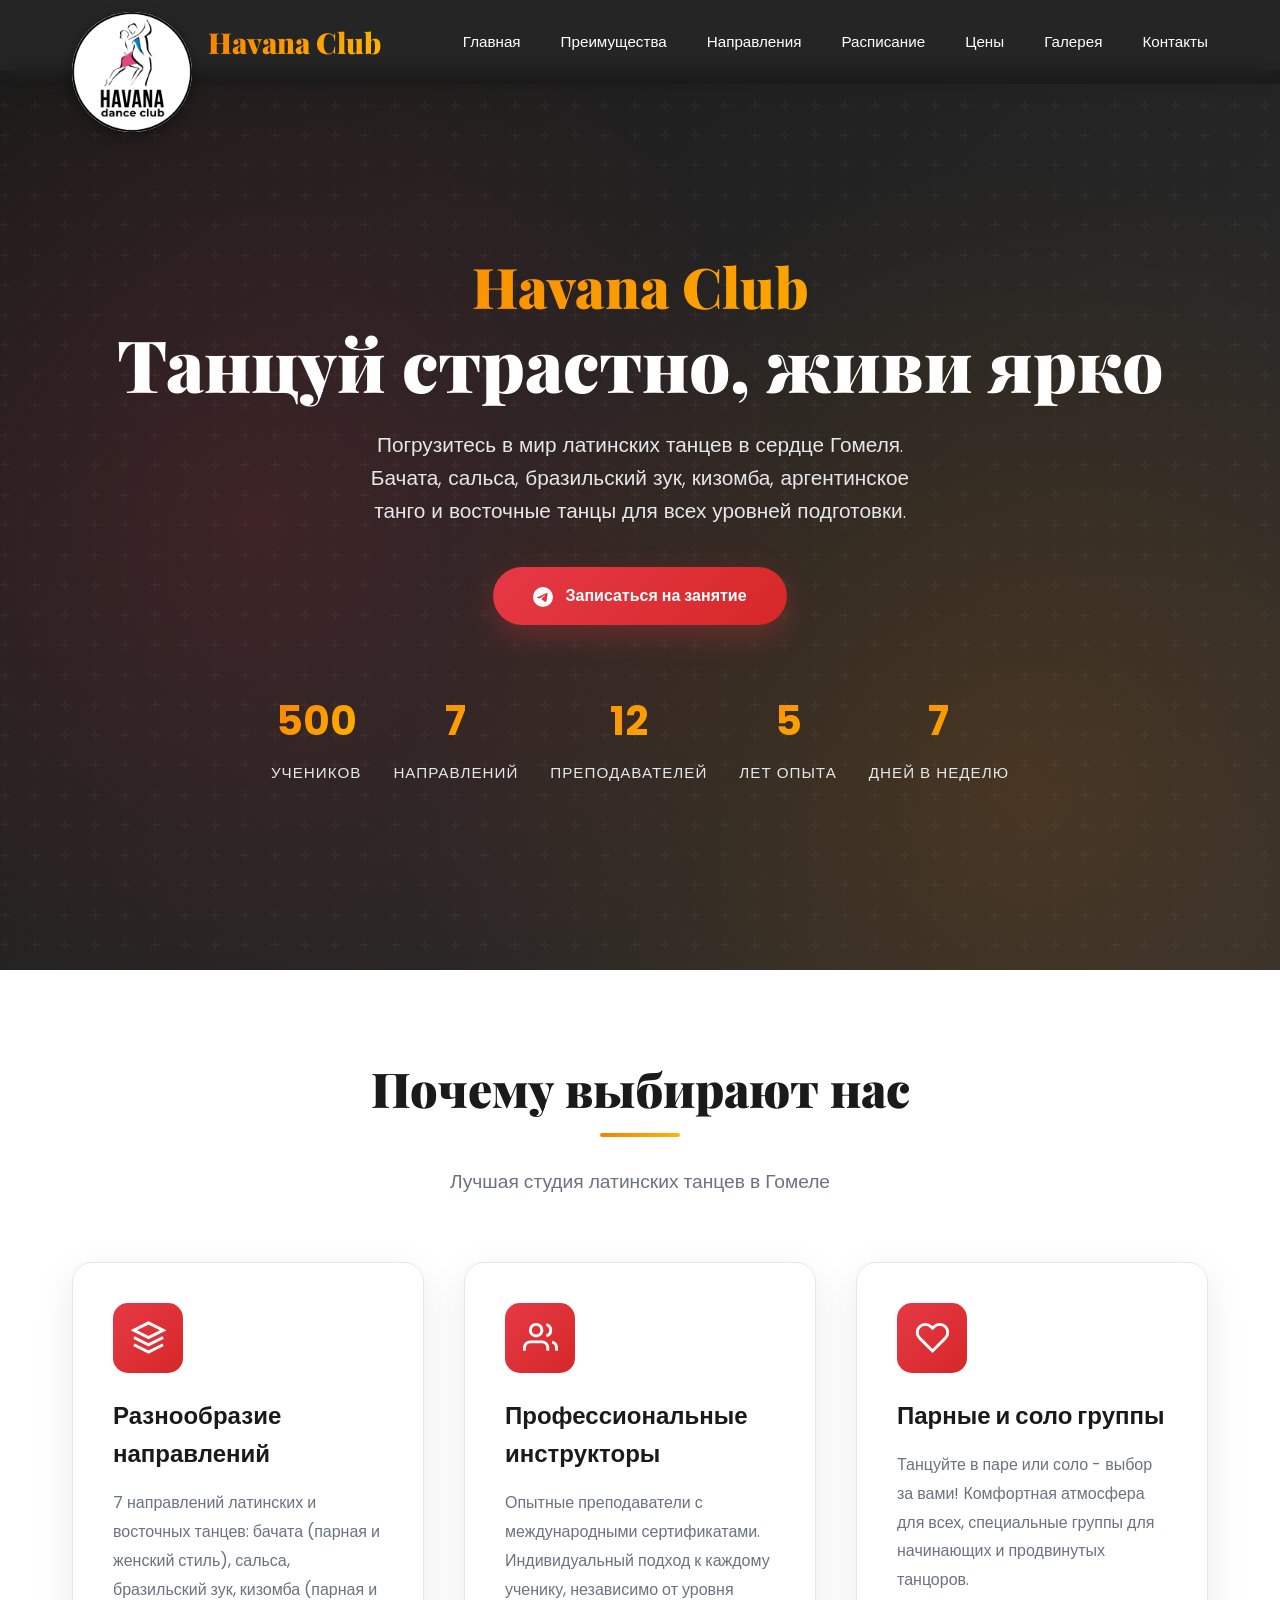
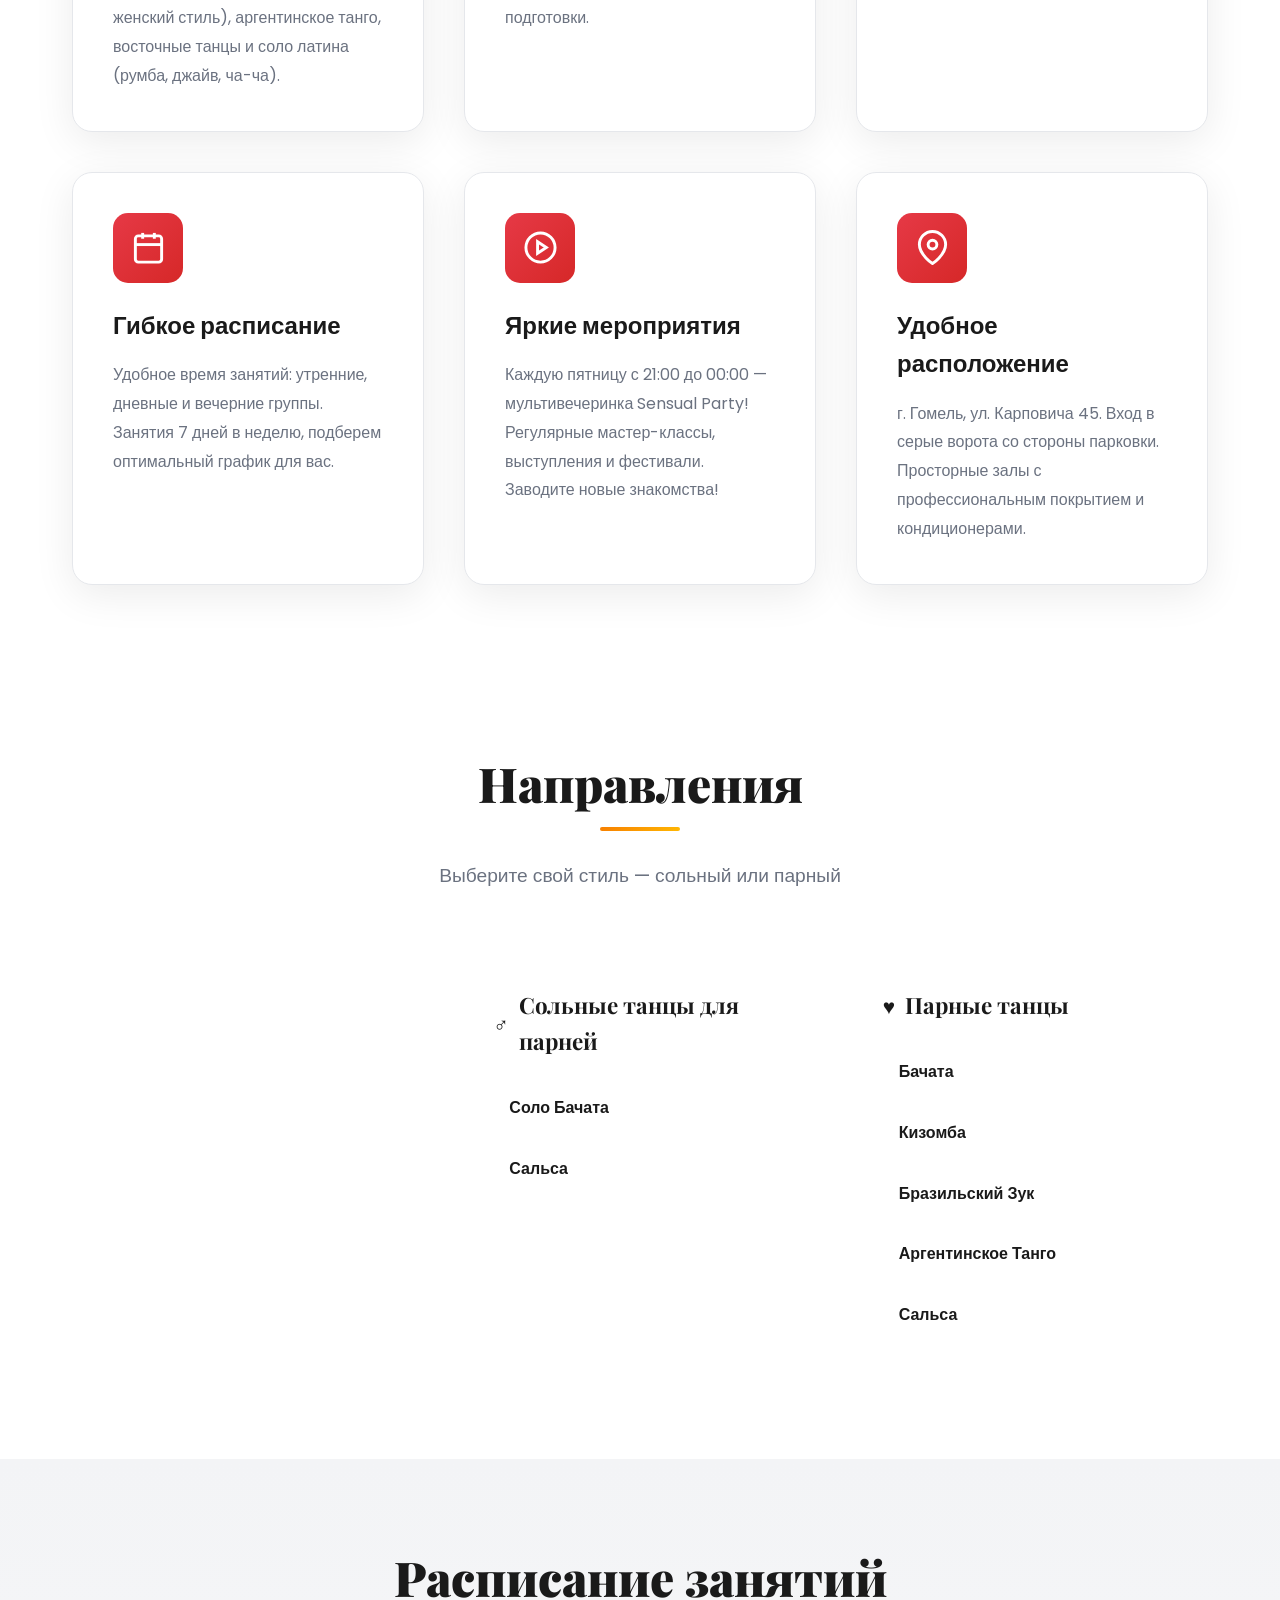
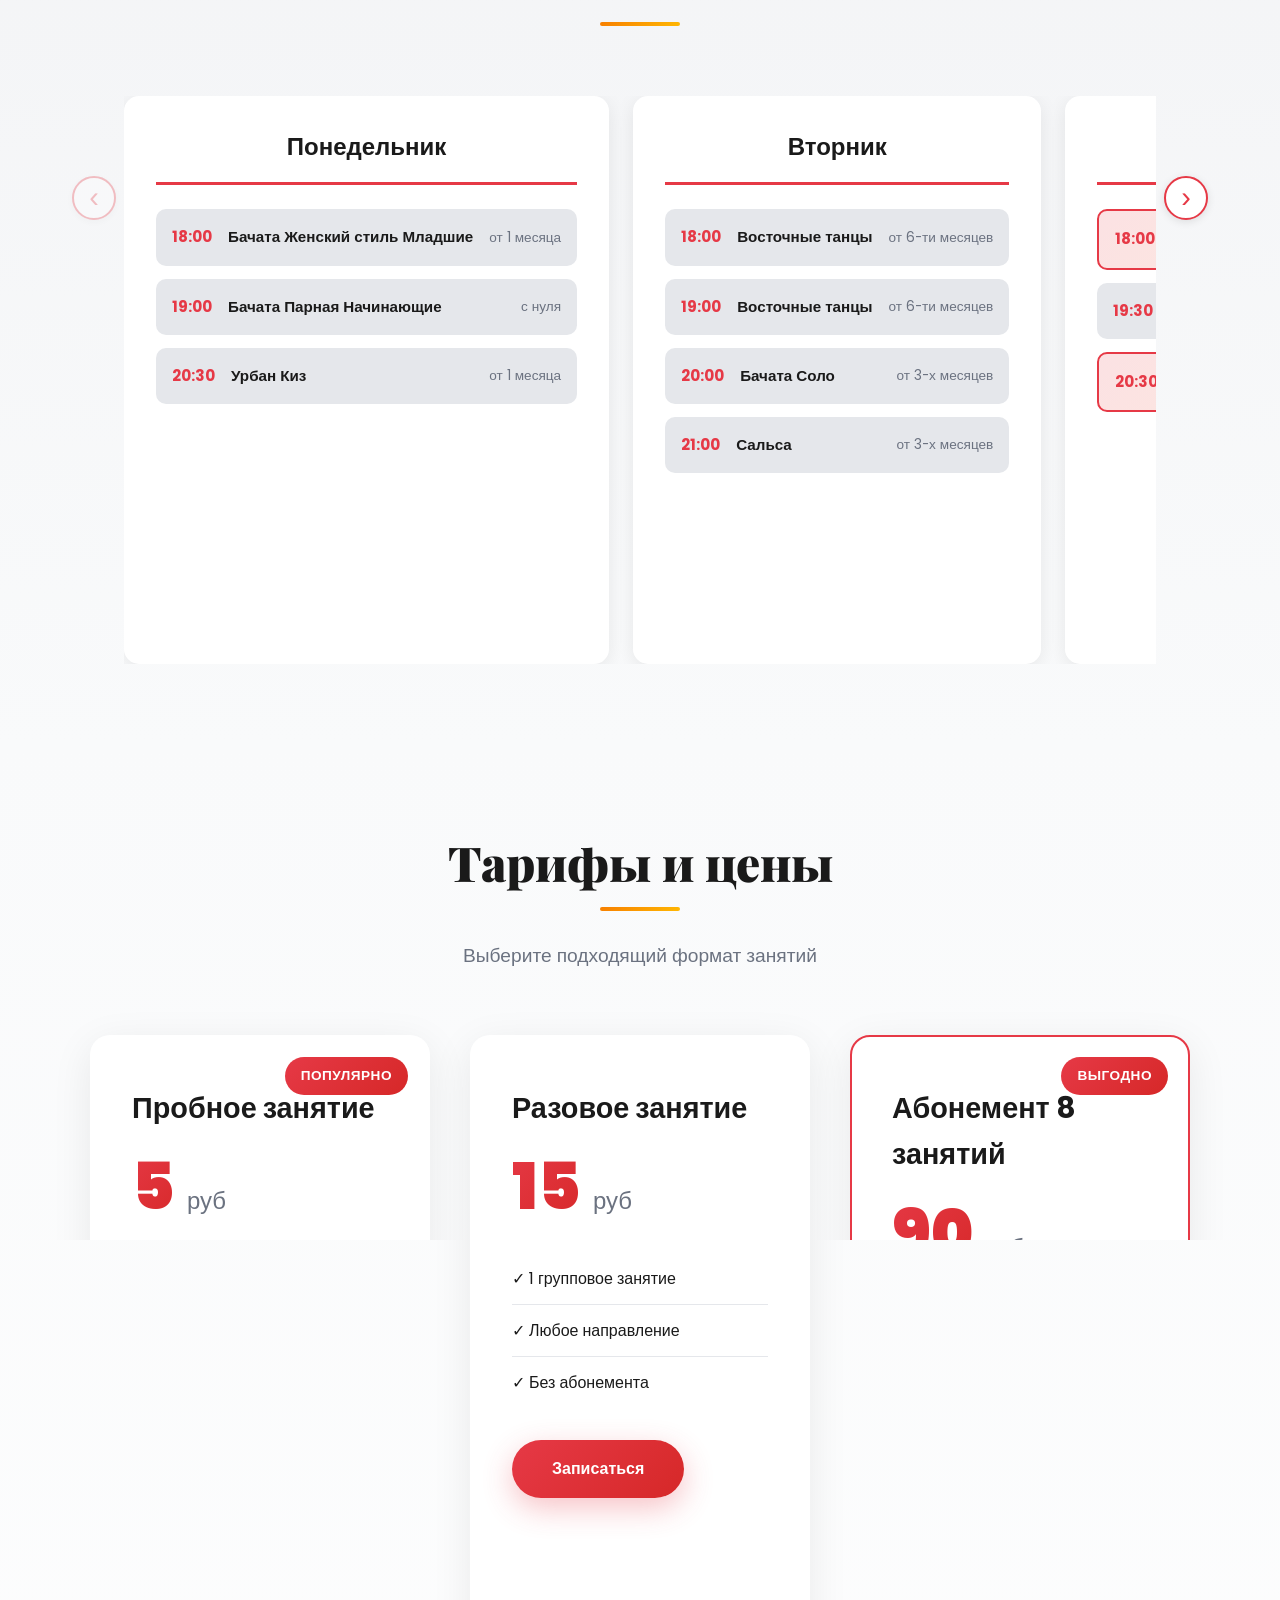
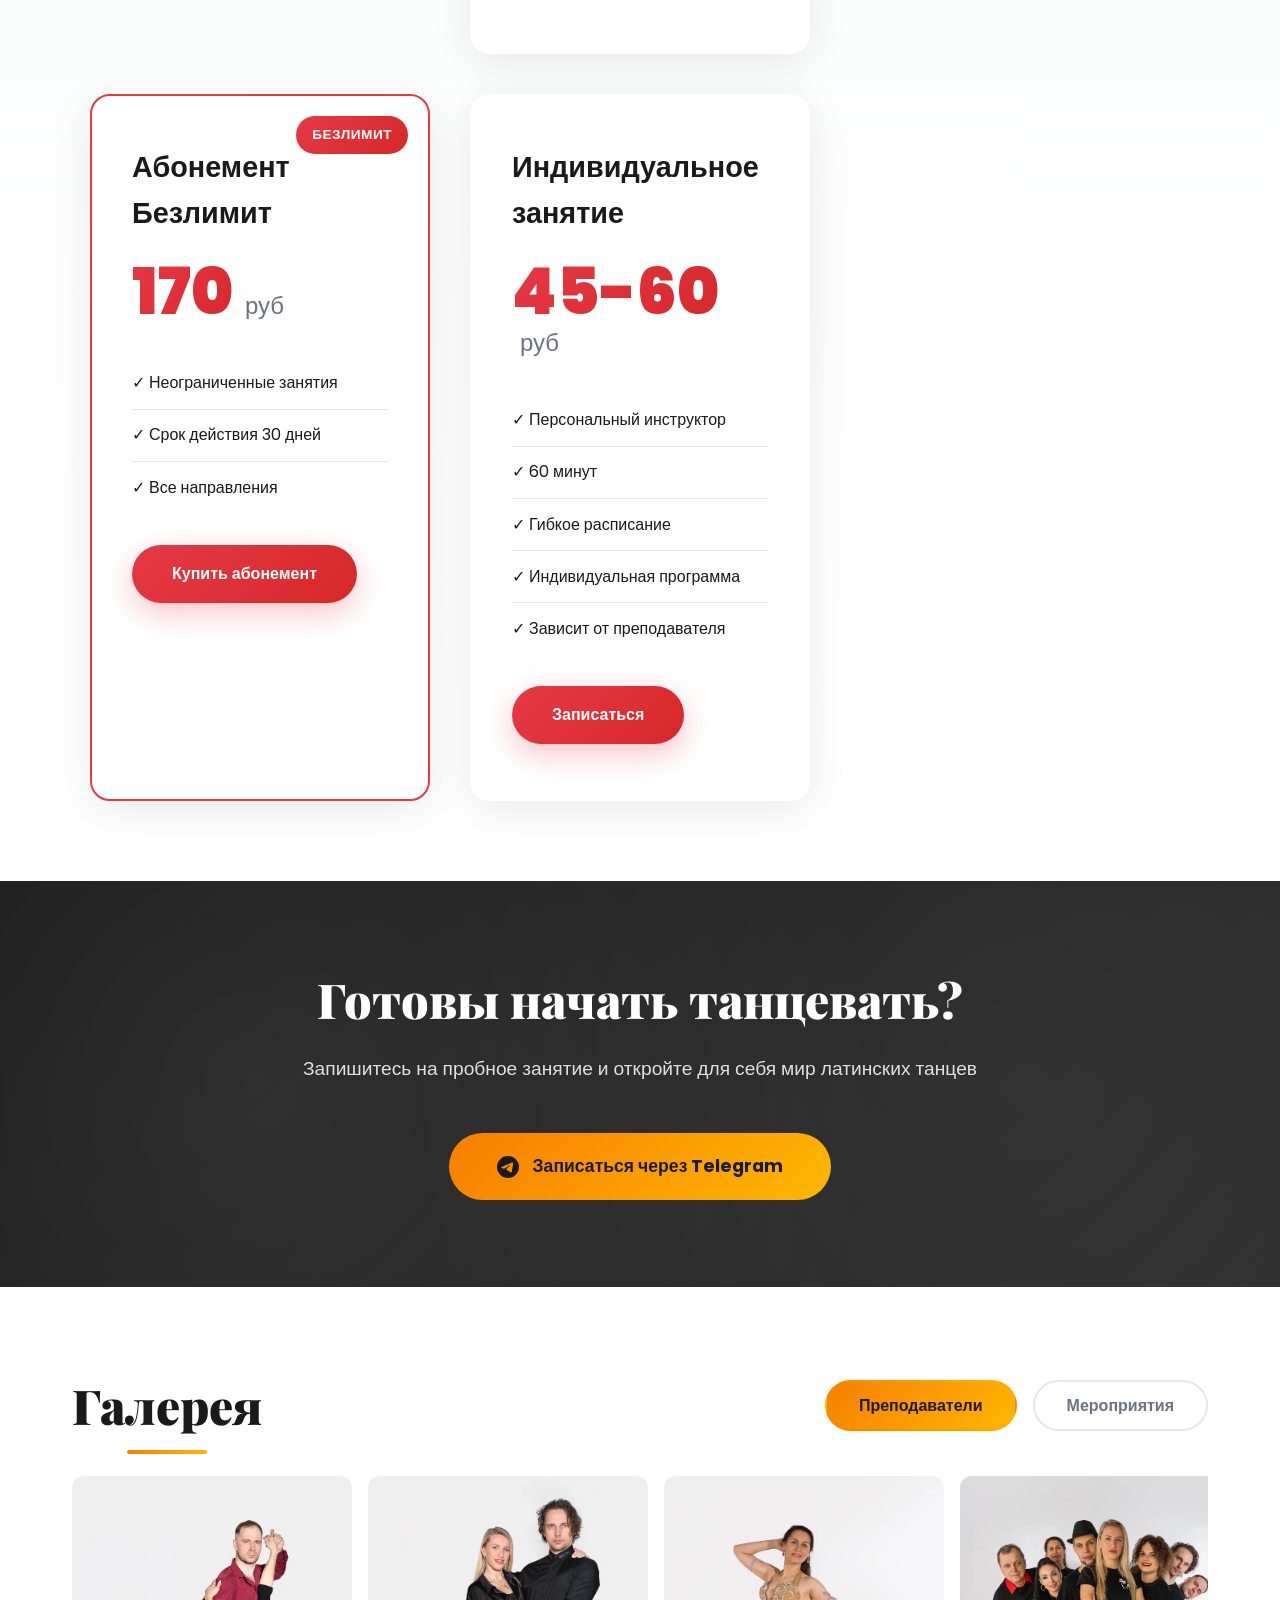
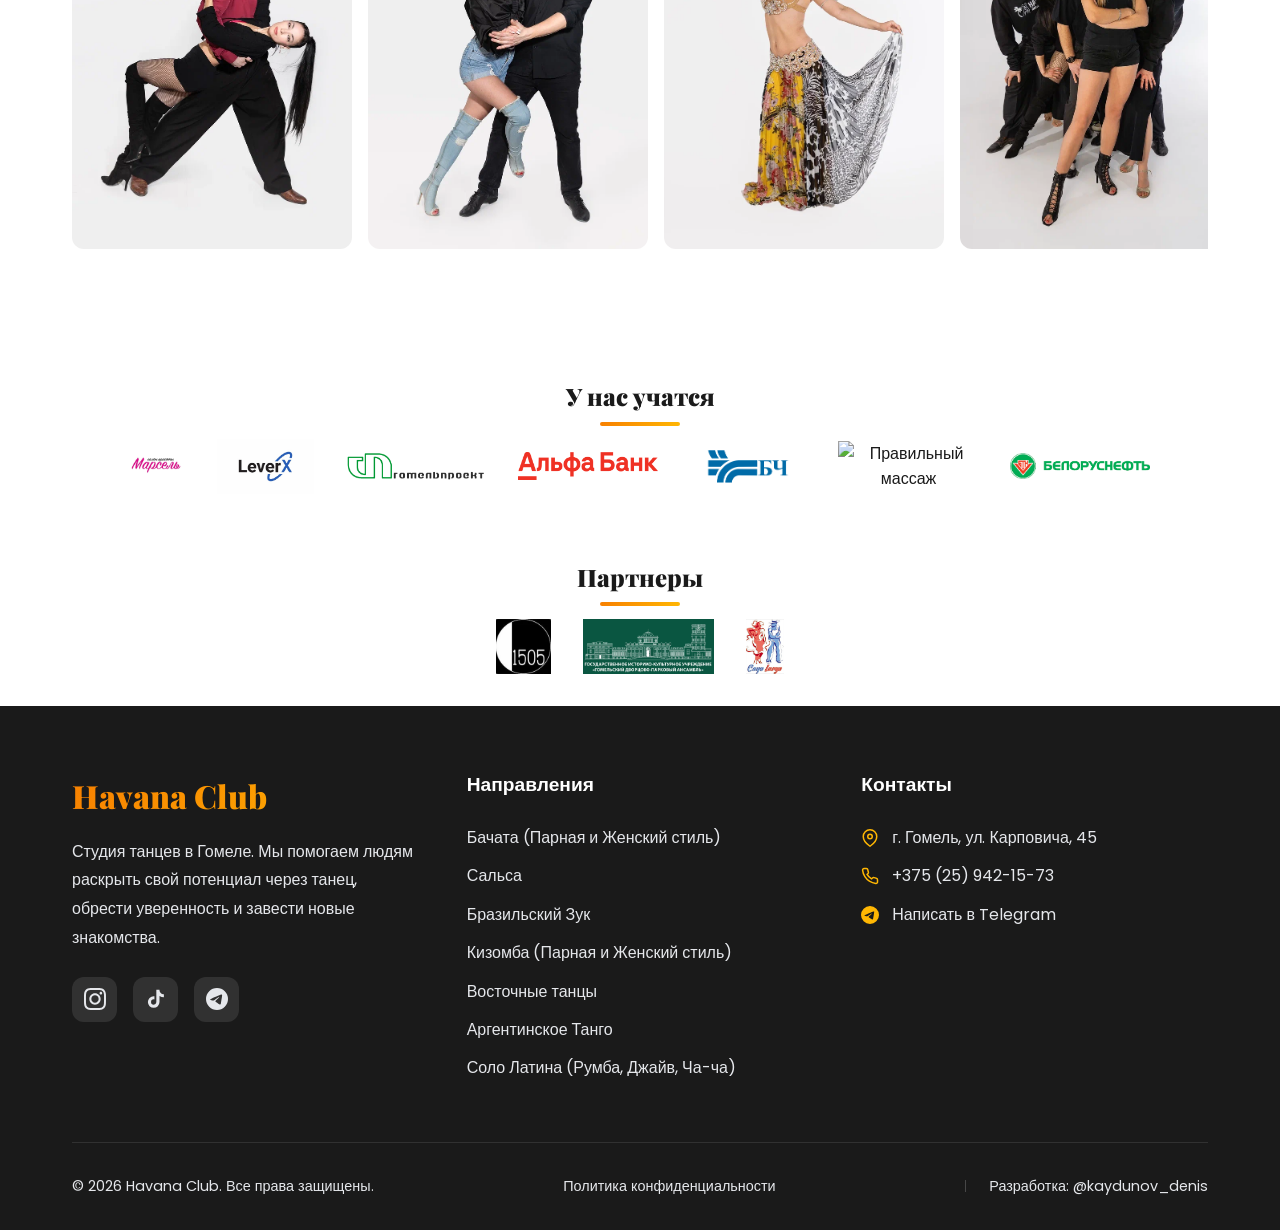
==== commit 021d18f7: "Update content, gallery, and add directions section - Fix single class price to 15 BYN - Rename tang" ====
--- a/index.html
+++ b/index.html
@@ -5,6 +5,7 @@
     <meta name="viewport" content="width=device-width, initial-scale=1.0">
     <meta name="description" content="Havana Club - студия латинских танцев в Гомеле. Бачата, сальса, зук, кизомба, восточные танцы. Парные и соло группы.">
     <title>Havana Club - Студия танцев в Гомеле</title>
+    <link rel="icon" type="image/svg+xml" href="logo white.svg">
     <link rel="stylesheet" href="styles.css">
     <link rel="preconnect" href="https://fonts.googleapis.com">
     <link rel="preconnect" href="https://fonts.gstatic.com" crossorigin>
@@ -21,6 +22,7 @@
             <ul class="nav-menu">
                 <li><a href="#home">Главная</a></li>
                 <li><a href="#benefits">Преимущества</a></li>
+                <li><a href="#directions">Направления</a></li>
                 <li><a href="#schedule">Расписание</a></li>
                 <li><a href="#prices">Цены</a></li>
                 <li><a href="#gallery">Галерея</a></li>
@@ -43,7 +45,7 @@
                 Танцуй страстно, живи ярко
             </h1>
             <p class="hero-subtitle fade-in-up delay-1">
-                Погрузитесь в мир латинских танцев в сердце Гомеля. Бачата, сальса, бразильский зук, кизомба, танго и восточные танцы для всех уровней подготовки.
+                Погрузитесь в мир латинских танцев в сердце Гомеля. Бачата, сальса, бразильский зук, кизомба, аргентинское танго и восточные танцы для всех уровней подготовки.
             </p>
             <div class="hero-cta fade-in-up delay-2">
                 <a href="https://t.me/havana_dance_club_bot" target="_blank" rel="noopener" class="btn btn-primary btn-telegram">
@@ -57,7 +59,7 @@
                     <span class="stat-label">Учеников</span>
                 </div>
                 <div class="stat">
-                    <span class="stat-number">6</span>
+                    <span class="stat-number">7</span>
                     <span class="stat-label">Направлений</span>
                 </div>
                 <div class="stat">
@@ -92,7 +94,7 @@
                     </div>
                     <h3 class="benefit-title">Разнообразие направлений</h3>
                     <p class="benefit-description">
-                        6 направлений латинских и восточных танцев: бачата (парная и женский стиль), сальса, бразильский зук, кизомба (парная и женский стиль), танго и восточные танцы.
+                        7 направлений латинских и восточных танцев: бачата (парная и женский стиль), сальса, бразильский зук, кизомба (парная и женский стиль), аргентинское танго, восточные танцы и соло латина (румба, джайв, ча-ча).
                     </p>
                 </div>
 
@@ -159,13 +161,83 @@
                     </div>
                     <h3 class="benefit-title">Удобное расположение</h3>
                     <p class="benefit-description">
-                        г. Гомель, ул. Карповича 45. Вход в бордовые ворота со стороны парковки. Просторные залы с профессиональным покрытием и кондиционерами.
+                        г. Гомель, ул. Карповича 45. Вход в серые ворота со стороны парковки. Просторные залы с профессиональным покрытием и кондиционерами.
                     </p>
                 </div>
             </div>
         </div>
     </section>
 
+
+    <!-- Directions Section -->
+    <section id="directions" class="directions-section">
+        <div class="container">
+            <div class="section-header">
+                <h2 class="section-title">Направления</h2>
+                <p class="section-subtitle">Выберите свой стиль — сольный или парный</p>
+            </div>
+            <div class="directions-grid">
+                <div class="directions-column fade-in">
+                    <h3 class="directions-column-title">
+                        <span class="directions-icon">♀</span>
+                        Сольные танцы для девушек
+                    </h3>
+                    <ul class="directions-list">
+                        <li class="direction-item">
+                            <span class="direction-name">Бачата Женский Стиль</span>
+                        </li>
+                        <li class="direction-item">
+                            <span class="direction-name">Кизомба Женский Стиль</span>
+                        </li>
+                        <li class="direction-item">
+                            <span class="direction-name">Восточные танцы</span>
+                        </li>
+                        <li class="direction-item">
+                            <span class="direction-name">Соло Латина</span>
+                            <span class="direction-detail">румба, джайв, ча-ча</span>
+                        </li>
+                    </ul>
+                </div>
+                <div class="directions-column fade-in delay-1">
+                    <h3 class="directions-column-title">
+                        <span class="directions-icon">♂</span>
+                        Сольные танцы для парней
+                    </h3>
+                    <ul class="directions-list">
+                        <li class="direction-item">
+                            <span class="direction-name">Соло Бачата</span>
+                        </li>
+                        <li class="direction-item">
+                            <span class="direction-name">Сальса</span>
+                        </li>
+                    </ul>
+                </div>
+                <div class="directions-column fade-in delay-2">
+                    <h3 class="directions-column-title">
+                        <span class="directions-icon">♥</span>
+                        Парные танцы
+                    </h3>
+                    <ul class="directions-list">
+                        <li class="direction-item">
+                            <span class="direction-name">Бачата</span>
+                        </li>
+                        <li class="direction-item">
+                            <span class="direction-name">Кизомба</span>
+                        </li>
+                        <li class="direction-item">
+                            <span class="direction-name">Бразильский Зук</span>
+                        </li>
+                        <li class="direction-item">
+                            <span class="direction-name">Аргентинское Танго</span>
+                        </li>
+                        <li class="direction-item">
+                            <span class="direction-name">Сальса</span>
+                        </li>
+                    </ul>
+                </div>
+            </div>
+        </div>
+    </section>
 
     <!-- Schedule Section -->
     <section id="schedule" class="schedule-section">
@@ -234,7 +306,7 @@
                     </div>
                     <div class="schedule-item highlight">
                         <span class="time">20:30</span>
-                        <span class="dance-name">Танго</span>
+                        <span class="dance-name">Аргентинское Танго</span>
                         <span class="level">🔥 Новый набор</span>
                     </div>
                 </div>
@@ -330,12 +402,12 @@
                     </div>
                     <div class="schedule-item highlight">
                         <span class="time">18:00</span>
-                        <span class="dance-name">Танго</span>
+                        <span class="dance-name">Аргентинское Танго</span>
                         <span class="level">🔥 Новый набор</span>
                     </div>
                     <div class="schedule-item">
                         <span class="time">19:30</span>
-                        <span class="dance-name">Практика по Танго</span>
+                        <span class="dance-name">Практика по Аргентинскому Танго</span>
                         <span class="level">Разный</span>
                     </div>
                 </div>
@@ -371,7 +443,7 @@
                 <div class="pricing-card fade-in delay-1">
                     <h3 class="pricing-title">Разовое занятие</h3>
                     <div class="pricing-price">
-                        <span class="price-amount">18</span>
+                        <span class="price-amount">15</span>
                         <span class="price-currency">руб</span>
                     </div>
                     <ul class="pricing-features">
@@ -485,18 +557,21 @@
                     <img src="gallery/teachers/photo-09.png" alt="Преподаватель Havana Club">
                 </div>
                 <div class="gallery-item" onclick="openLightbox(this.querySelector('img'))">
-                    <img src="gallery/teachers/photo_5433898713895530683_y.jpg" alt="Преподаватель Havana Club">
+                    <img src="gallery/teachers/photo-10.png" alt="Преподаватель Havana Club">
+                </div>
+                <div class="gallery-item" onclick="openLightbox(this.querySelector('img'))">
+                    <img src="gallery/teachers/photo-11.jpg" alt="Преподаватель Havana Club">
                 </div>
             </div>
             <div id="students" class="gallery-grid gallery-pane">
                 <div class="gallery-item" onclick="openLightbox(this.querySelector('img'))">
-                    <img src="gallery/events/photo-01.jpg" alt="Мероприятия Havana Club">
+                    <img src="gallery/events/photo-01.png" alt="Мероприятия Havana Club">
                 </div>
                 <div class="gallery-item" onclick="openLightbox(this.querySelector('img'))">
                     <img src="gallery/events/photo-02.png" alt="Мероприятия Havana Club">
                 </div>
                 <div class="gallery-item" onclick="openLightbox(this.querySelector('img'))">
-                    <img src="gallery/events/photo-03.jpg" alt="Мероприятия Havana Club">
+                    <img src="gallery/events/photo-03.png" alt="Мероприятия Havana Club">
                 </div>
                 <div class="gallery-item" onclick="openLightbox(this.querySelector('img'))">
                     <img src="gallery/events/photo-04.png" alt="Мероприятия Havana Club">
@@ -569,6 +644,36 @@
                 </div>
                 <div class="gallery-item" onclick="openLightbox(this.querySelector('img'))">
                     <img src="gallery/events/photo-27.png" alt="Мероприятия Havana Club">
+                </div>
+                <div class="gallery-item" onclick="openLightbox(this.querySelector('img'))">
+                    <img src="gallery/events/photo-28.png" alt="Мероприятия Havana Club">
+                </div>
+                <div class="gallery-item" onclick="openLightbox(this.querySelector('img'))">
+                    <img src="gallery/events/photo-29.png" alt="Мероприятия Havana Club">
+                </div>
+                <div class="gallery-item" onclick="openLightbox(this.querySelector('img'))">
+                    <img src="gallery/events/photo-30.jpg" alt="Мероприятия Havana Club">
+                </div>
+                <div class="gallery-item" onclick="openLightbox(this.querySelector('img'))">
+                    <img src="gallery/events/photo-31.png" alt="Мероприятия Havana Club">
+                </div>
+                <div class="gallery-item" onclick="openLightbox(this.querySelector('img'))">
+                    <img src="gallery/events/photo-32.png" alt="Мероприятия Havana Club">
+                </div>
+                <div class="gallery-item" onclick="openLightbox(this.querySelector('img'))">
+                    <img src="gallery/events/photo-33.png" alt="Мероприятия Havana Club">
+                </div>
+                <div class="gallery-item" onclick="openLightbox(this.querySelector('img'))">
+                    <img src="gallery/events/photo-34.png" alt="Мероприятия Havana Club">
+                </div>
+                <div class="gallery-item" onclick="openLightbox(this.querySelector('img'))">
+                    <img src="gallery/events/photo-35.png" alt="Мероприятия Havana Club">
+                </div>
+                <div class="gallery-item" onclick="openLightbox(this.querySelector('img'))">
+                    <img src="gallery/events/photo-36.png" alt="Мероприятия Havana Club">
+                </div>
+                <div class="gallery-item" onclick="openLightbox(this.querySelector('img'))">
+                    <img src="gallery/events/photo-37.png" alt="Мероприятия Havana Club">
                 </div>
                 <div class="gallery-item" onclick="openLightbox(this.querySelector('img'))">
                     <img src="gallery/events/photo-28.png" alt="Мероприятия Havana Club">
@@ -675,7 +780,8 @@
                         <li><a href="#prices">Бразильский Зук</a></li>
                         <li><a href="#prices">Кизомба (Парная и Женский стиль)</a></li>
                         <li><a href="#prices">Восточные танцы</a></li>
-                        <li><a href="#prices">Танго</a></li>
+                        <li><a href="#prices">Аргентинское Танго</a></li>
+                        <li><a href="#prices">Соло Латина (Румба, Джайв, Ча-ча)</a></li>
                     </ul>
                 </div>
 
--- a/styles.css
+++ b/styles.css
@@ -670,6 +670,77 @@
    SCHEDULE SECTION
    ======================== */
 
+/* ── Directions Section ─────────────────────────────── */
+.directions-section {
+    padding: var(--section-padding);
+    background: var(--white);
+}
+
+.directions-grid {
+    display: grid;
+    grid-template-columns: 1fr 1fr 1fr;
+    gap: 2rem;
+    margin-top: 3rem;
+}
+
+.directions-column {
+    background: var(--light);
+    border-radius: 16px;
+    padding: 2rem 2rem 2.5rem;
+    border-top: 4px solid var(--primary);
+}
+
+.directions-column-title {
+    font-family: 'Playfair Display', serif;
+    font-size: 1.4rem;
+    color: var(--dark);
+    margin-bottom: 1.5rem;
+    display: flex;
+    align-items: center;
+    gap: 0.6rem;
+}
+
+.directions-icon {
+    color: var(--primary);
+    font-size: 1.3rem;
+}
+
+.directions-list {
+    list-style: none;
+    padding: 0;
+    margin: 0;
+    display: flex;
+    flex-direction: column;
+    gap: 0.8rem;
+}
+
+.direction-item {
+    display: flex;
+    align-items: baseline;
+    gap: 0.6rem;
+    padding: 0.7rem 1rem;
+    background: var(--white);
+    border-radius: 8px;
+    border-left: 3px solid var(--secondary);
+}
+
+.direction-name {
+    font-weight: 600;
+    color: var(--dark);
+    font-size: 1rem;
+}
+
+.direction-detail {
+    color: var(--text-light);
+    font-size: 0.85rem;
+}
+
+@media (max-width: 768px) {
+    .directions-grid {
+        grid-template-columns: 1fr;
+    }
+}
+
 .schedule-section {
     padding: var(--section-padding);
     background: linear-gradient(180deg, #F3F4F6 0%, #F9FAFB 100%);
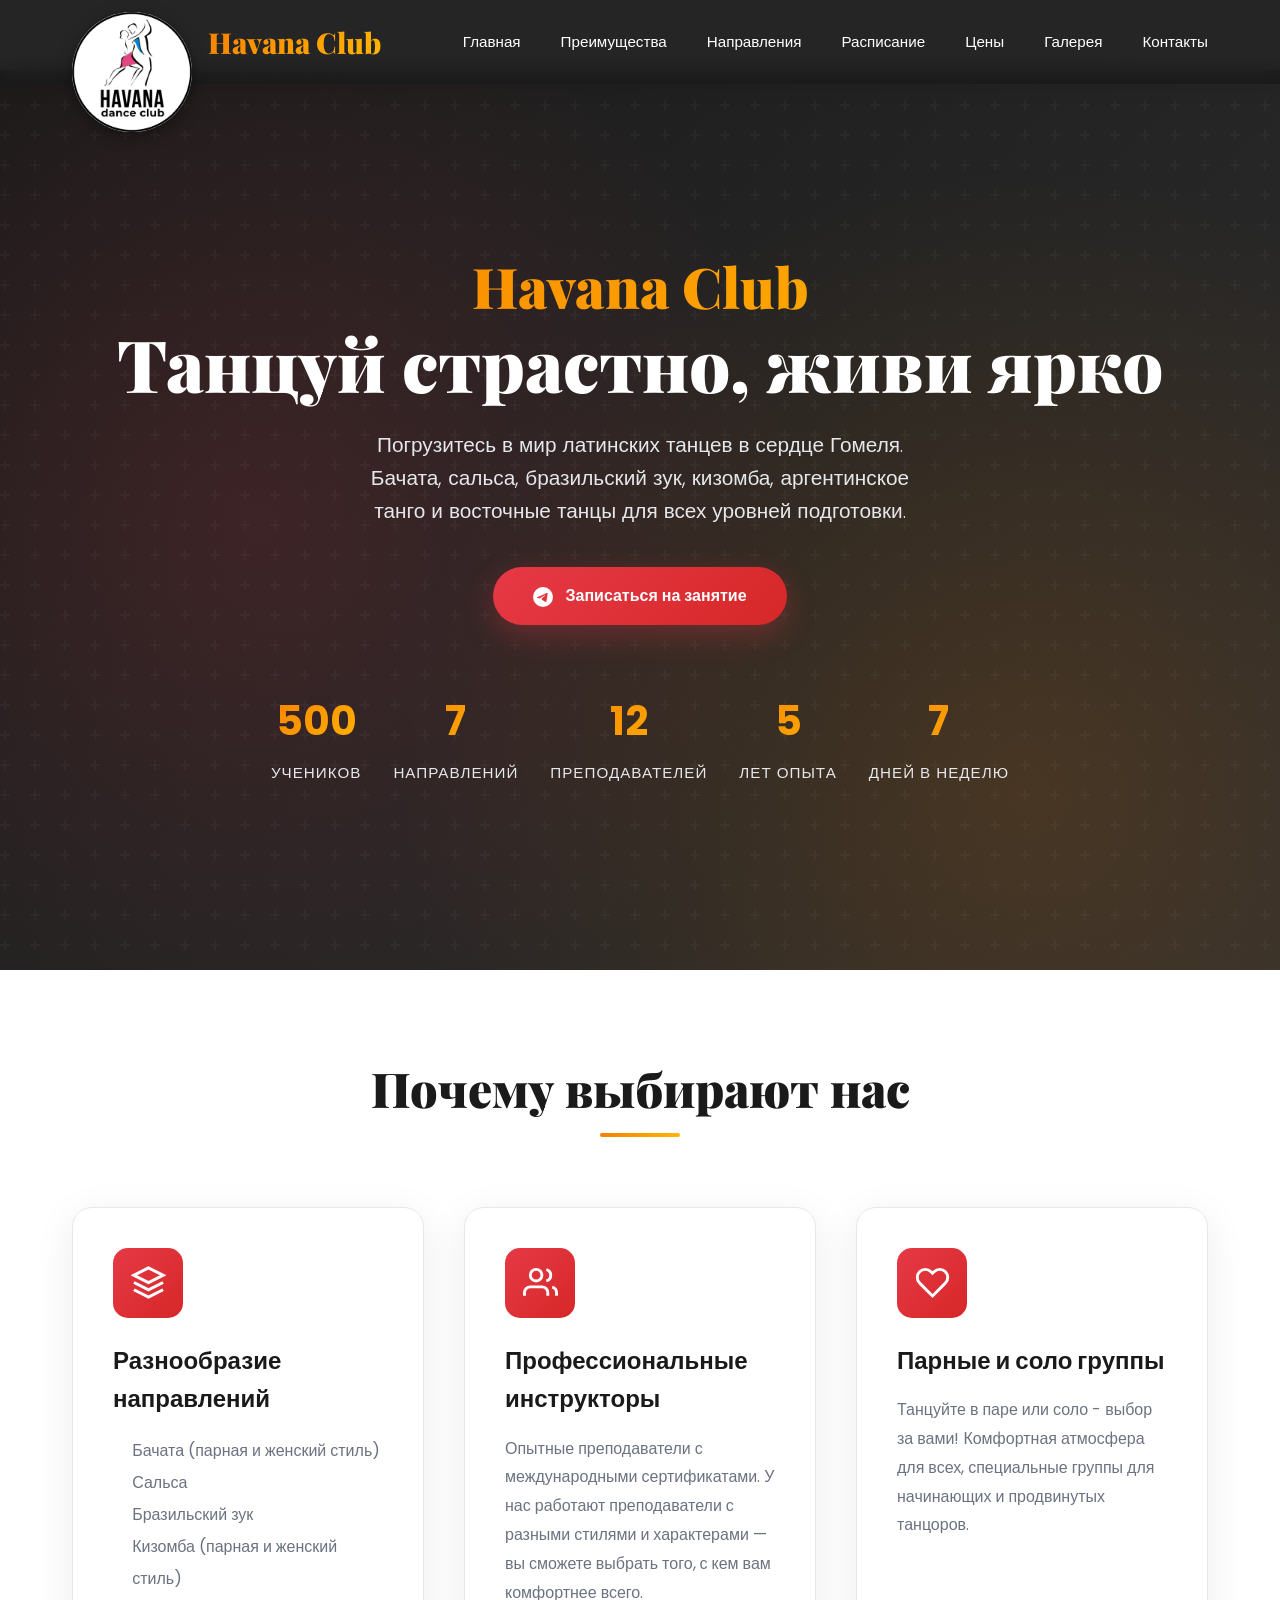
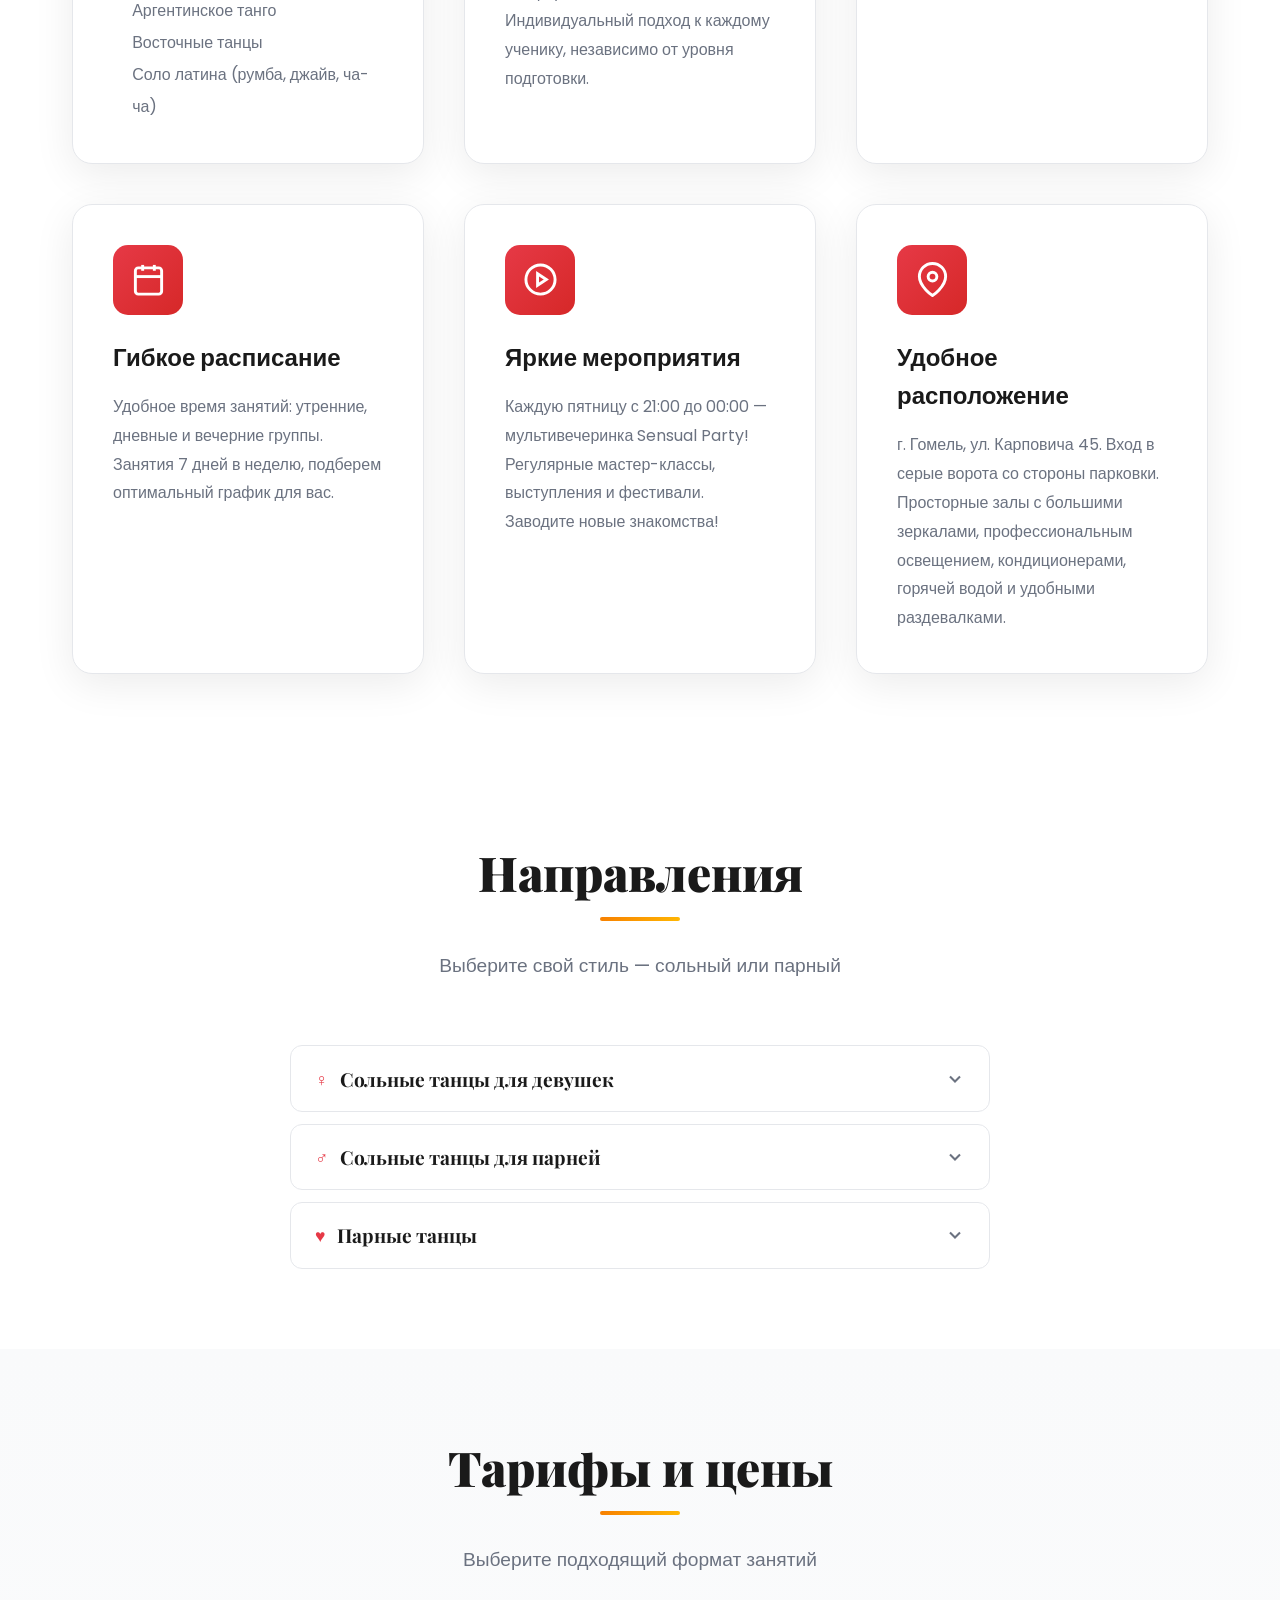
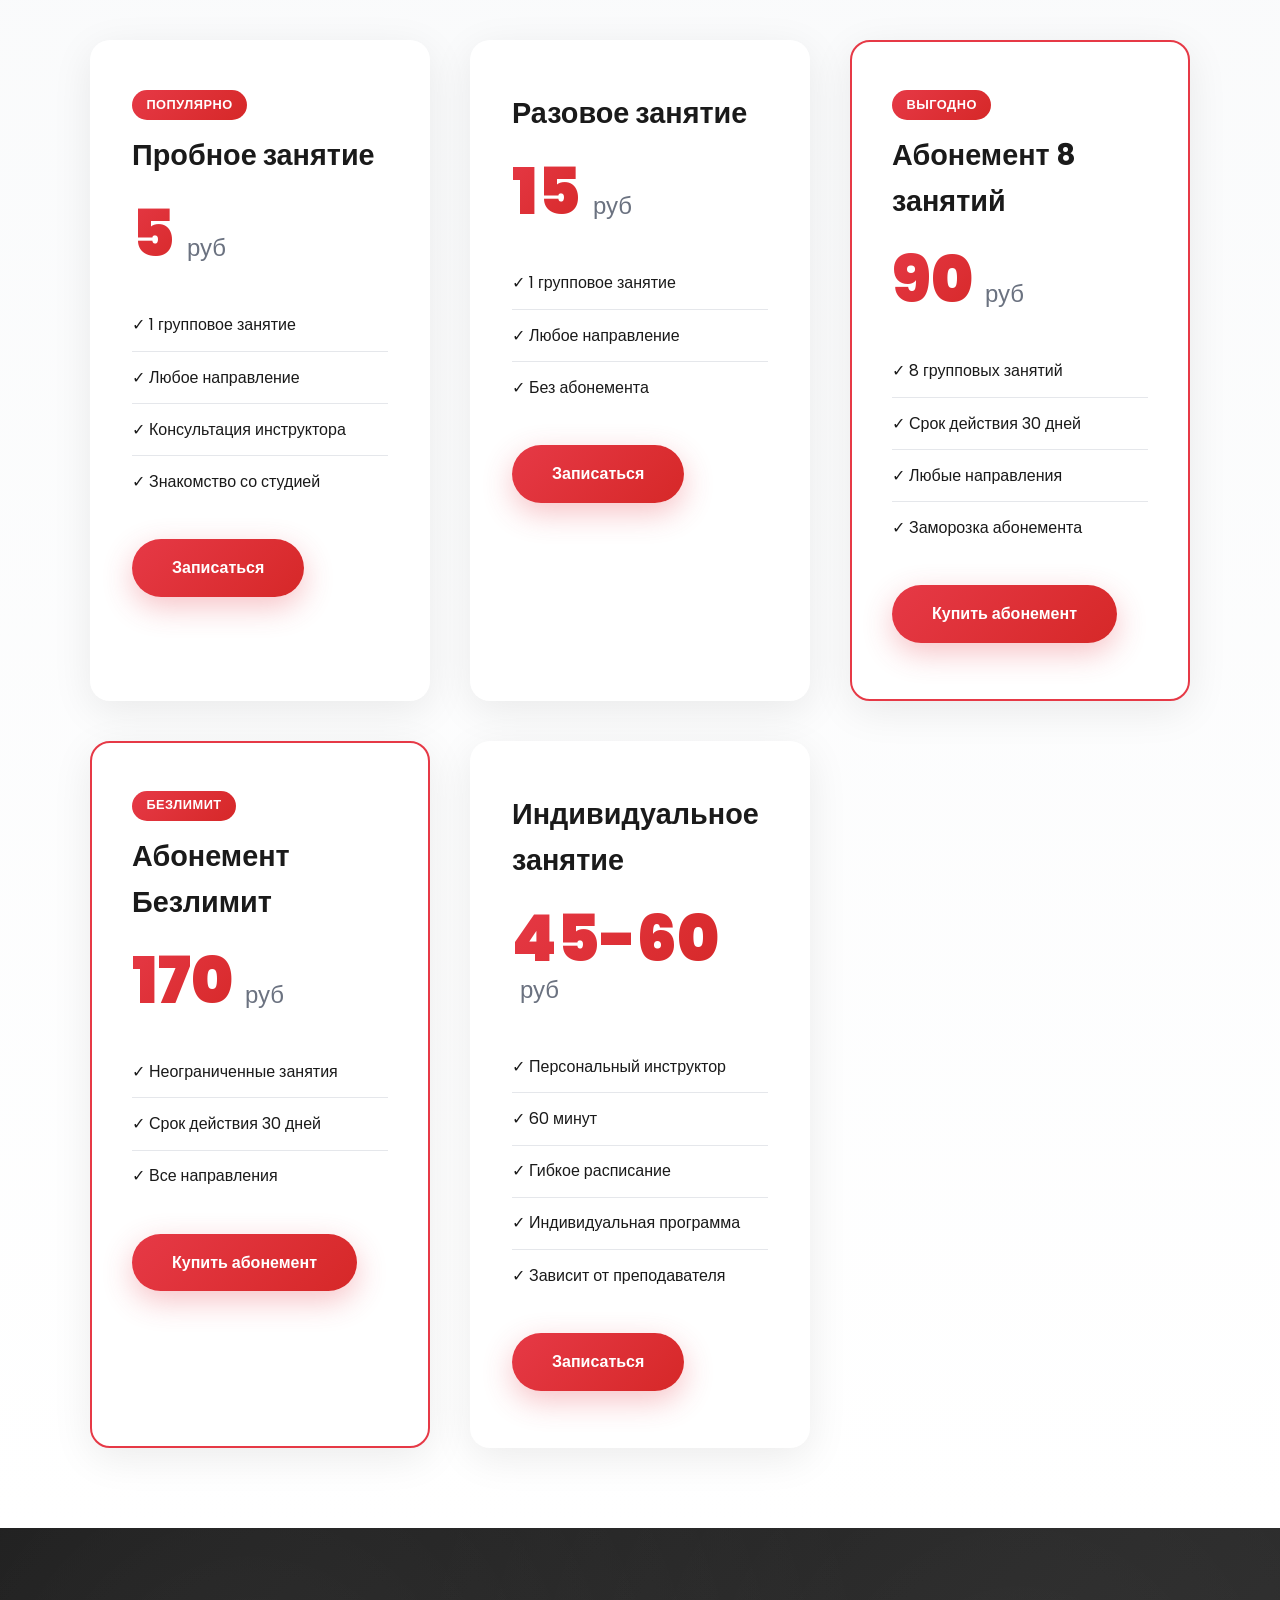
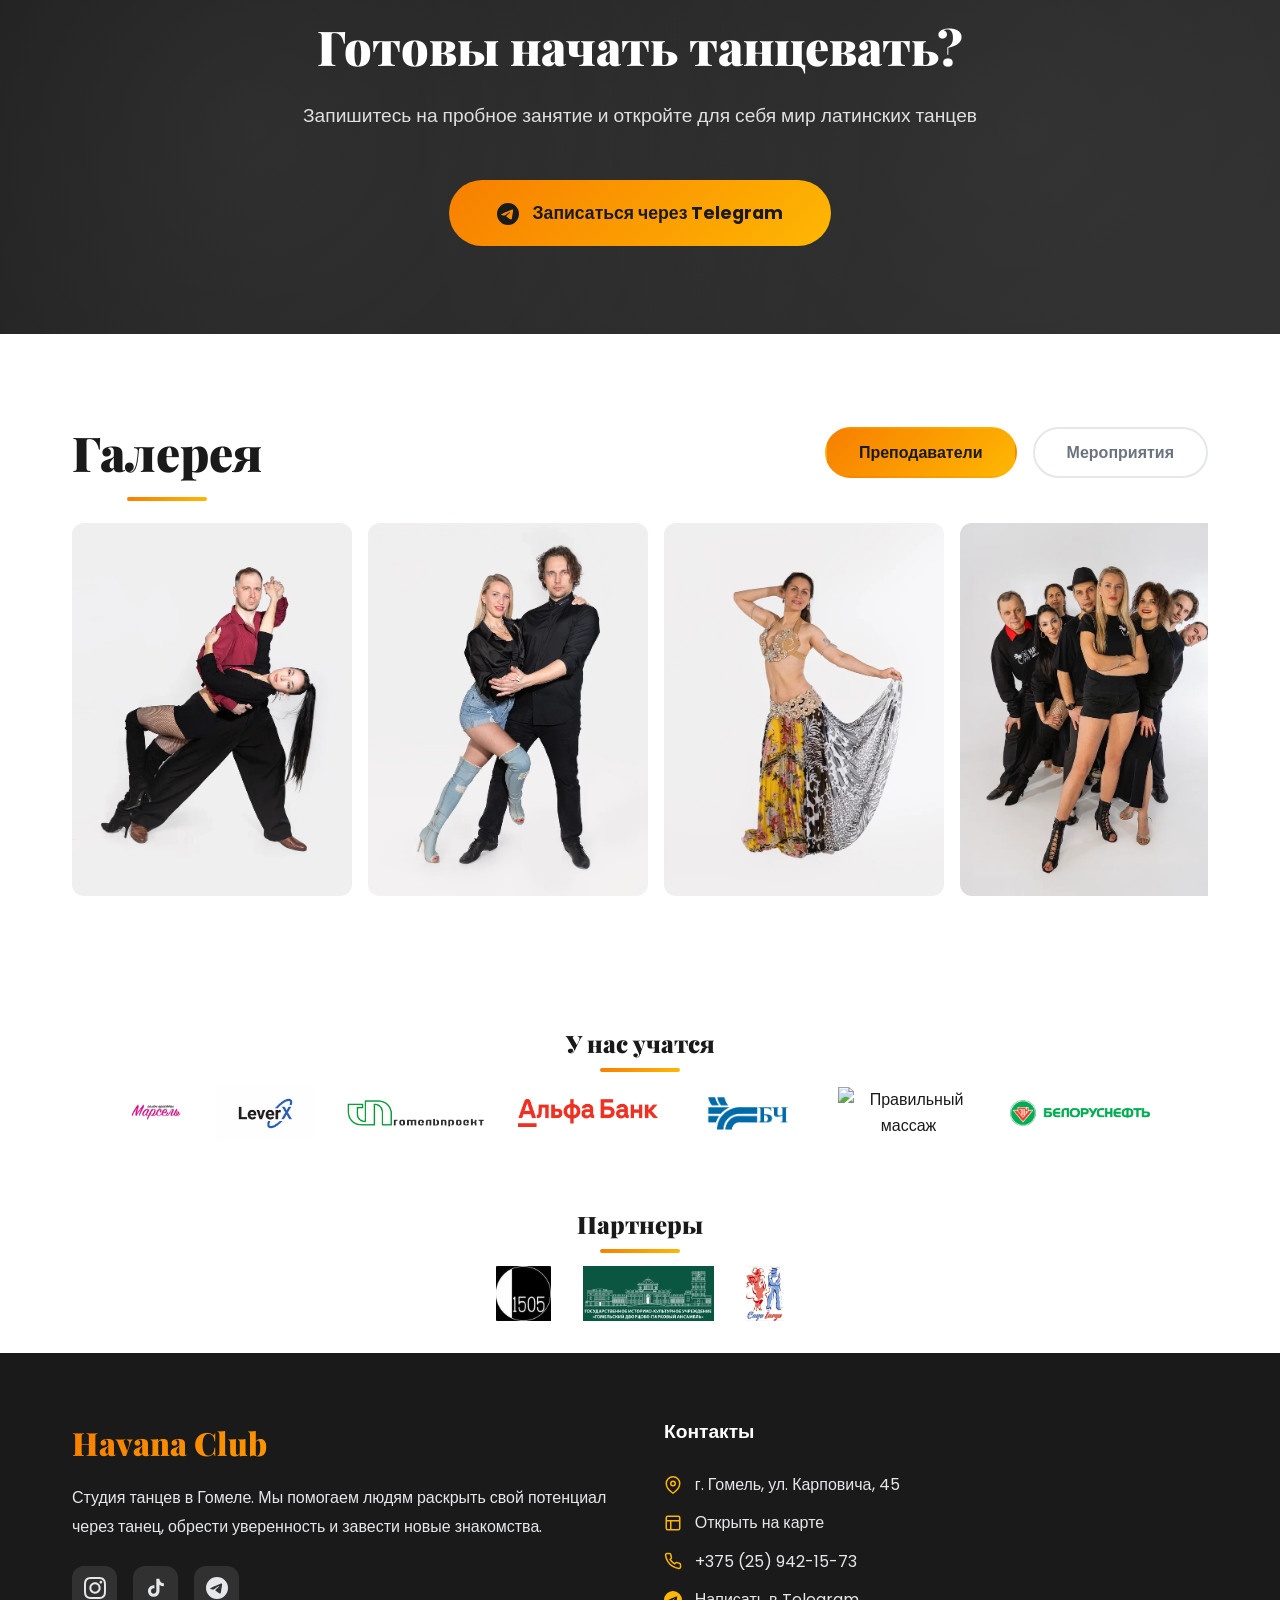
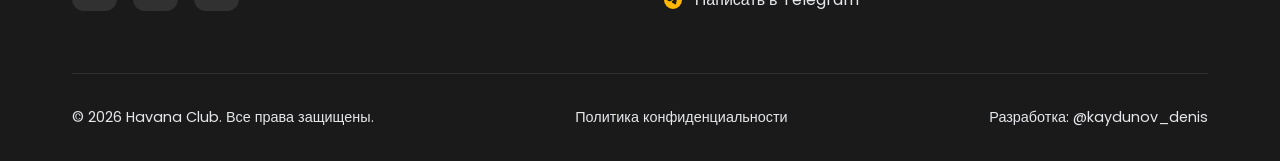
==== commit dda22d48: "Mobile improvements, schedule page, and SEO enhancements - Fix mobile layout: logo sizing, hero stat" ====
--- a/index.html
+++ b/index.html
@@ -4,6 +4,38 @@
     <meta charset="UTF-8">
     <meta name="viewport" content="width=device-width, initial-scale=1.0">
     <meta name="description" content="Havana Club - студия латинских танцев в Гомеле. Бачата, сальса, зук, кизомба, восточные танцы. Парные и соло группы.">
+
+    <!-- Open Graph -->
+    <meta property="og:type" content="website">
+    <meta property="og:url" content="https://denkaydunov.github.io/havana-club-website/">
+    <meta property="og:title" content="Havana Club — студия латинских танцев в Гомеле">
+    <meta property="og:description" content="Бачата, сальса, бразильский зук, кизомба, аргентинское танго и восточные танцы. Занятия 7 дней в неделю для всех уровней.">
+    <meta property="og:image" content="https://denkaydunov.github.io/havana-club-website/logo white.png">
+    <meta property="og:locale" content="ru_RU">
+
+    <!-- Schema.org LocalBusiness -->
+    <script type="application/ld+json">
+    {
+        "@context": "https://schema.org",
+        "@type": "DanceSchool",
+        "name": "Havana Club",
+        "description": "Студия латинских танцев в Гомеле. Бачата, сальса, бразильский зук, кизомба, аргентинское танго и восточные танцы.",
+        "url": "https://denkaydunov.github.io/havana-club-website/",
+        "telephone": "+375259421573",
+        "address": {
+            "@type": "PostalAddress",
+            "streetAddress": "ул. Карповича, 45",
+            "addressLocality": "Гомель",
+            "addressCountry": "BY"
+        },
+        "openingHours": "Mo-Su 10:00-22:00",
+        "sameAs": [
+            "https://www.instagram.com/havana_dance_gomel/",
+            "https://www.tiktok.com/@havana_gomel",
+            "https://t.me/havana_dance_club"
+        ]
+    }
+    </script>
     <title>Havana Club - Студия танцев в Гомеле</title>
     <link rel="icon" type="image/svg+xml" href="logo white.svg">
     <link rel="stylesheet" href="styles.css">
@@ -23,7 +55,7 @@
                 <li><a href="#home">Главная</a></li>
                 <li><a href="#benefits">Преимущества</a></li>
                 <li><a href="#directions">Направления</a></li>
-                <li><a href="#schedule">Расписание</a></li>
+                <li><a href="schedule.html">Расписание</a></li>
                 <li><a href="#prices">Цены</a></li>
                 <li><a href="#gallery">Галерея</a></li>
                 <li><a href="#contact">Контакты</a></li>
@@ -83,7 +115,6 @@
         <div class="container">
             <div class="section-header">
                 <h2 class="section-title">Почему выбирают нас</h2>
-                <p class="section-subtitle">Лучшая студия латинских танцев в Гомеле</p>
             </div>
             <div class="benefits-grid">
                 <div class="benefit-card fade-in">
@@ -93,9 +124,15 @@
                         </svg>
                     </div>
                     <h3 class="benefit-title">Разнообразие направлений</h3>
-                    <p class="benefit-description">
-                        7 направлений латинских и восточных танцев: бачата (парная и женский стиль), сальса, бразильский зук, кизомба (парная и женский стиль), аргентинское танго, восточные танцы и соло латина (румба, джайв, ча-ча).
-                    </p>
+                    <ul class="benefit-description" style="padding-left:1.2rem;line-height:2">
+                        <li>Бачата (парная и женский стиль)</li>
+                        <li>Сальса</li>
+                        <li>Бразильский зук</li>
+                        <li>Кизомба (парная и женский стиль)</li>
+                        <li>Аргентинское танго</li>
+                        <li>Восточные танцы</li>
+                        <li>Соло латина (румба, джайв, ча-ча)</li>
+                    </ul>
                 </div>
 
                 <div class="benefit-card fade-in delay-1">
@@ -108,7 +145,7 @@
                     </div>
                     <h3 class="benefit-title">Профессиональные инструкторы</h3>
                     <p class="benefit-description">
-                        Опытные преподаватели с международными сертификатами. Индивидуальный подход к каждому ученику, независимо от уровня подготовки.
+                        Опытные преподаватели с международными сертификатами. У нас работают преподаватели с разными стилями и характерами — вы сможете выбрать того, с кем вам комфортнее всего. Индивидуальный подход к каждому ученику, независимо от уровня подготовки.
                     </p>
                 </div>
 
@@ -161,7 +198,7 @@
                     </div>
                     <h3 class="benefit-title">Удобное расположение</h3>
                     <p class="benefit-description">
-                        г. Гомель, ул. Карповича 45. Вход в серые ворота со стороны парковки. Просторные залы с профессиональным покрытием и кондиционерами.
+                        г. Гомель, ул. Карповича 45. Вход в серые ворота со стороны парковки. Просторные залы с большими зеркалами, профессиональным освещением, кондиционерами, горячей водой и удобными раздевалками.
                     </p>
                 </div>
             </div>
@@ -176,247 +213,49 @@
                 <h2 class="section-title">Направления</h2>
                 <p class="section-subtitle">Выберите свой стиль — сольный или парный</p>
             </div>
-            <div class="directions-grid">
-                <div class="directions-column fade-in">
-                    <h3 class="directions-column-title">
+            <div class="directions-accordion">
+                <div class="directions-item fade-in">
+                    <button class="directions-toggle" aria-expanded="false">
                         <span class="directions-icon">♀</span>
-                        Сольные танцы для девушек
-                    </h3>
+                        <span>Сольные танцы для девушек</span>
+                        <svg class="directions-chevron" viewBox="0 0 24 24" fill="none" stroke="currentColor" stroke-width="2.5"><polyline points="6 9 12 15 18 9"/></svg>
+                    </button>
                     <ul class="directions-list">
-                        <li class="direction-item">
-                            <span class="direction-name">Бачата Женский Стиль</span>
-                        </li>
-                        <li class="direction-item">
-                            <span class="direction-name">Кизомба Женский Стиль</span>
-                        </li>
-                        <li class="direction-item">
-                            <span class="direction-name">Восточные танцы</span>
-                        </li>
-                        <li class="direction-item">
-                            <span class="direction-name">Соло Латина</span>
-                            <span class="direction-detail">румба, джайв, ча-ча</span>
-                        </li>
-                    </ul>
-                </div>
-                <div class="directions-column fade-in delay-1">
-                    <h3 class="directions-column-title">
+                        <li class="direction-item"><span class="direction-name">Бачата Женский Стиль</span></li>
+                        <li class="direction-item"><span class="direction-name">Кизомба Женский Стиль</span></li>
+                        <li class="direction-item"><span class="direction-name">Восточные танцы</span></li>
+                        <li class="direction-item"><span class="direction-name">Соло Латина</span><br><span class="direction-detail">румба, джайв, ча-ча</span></li>
+                    </ul>
+                </div>
+                <div class="directions-item fade-in delay-1">
+                    <button class="directions-toggle" aria-expanded="false">
                         <span class="directions-icon">♂</span>
-                        Сольные танцы для парней
-                    </h3>
+                        <span>Сольные танцы для парней</span>
+                        <svg class="directions-chevron" viewBox="0 0 24 24" fill="none" stroke="currentColor" stroke-width="2.5"><polyline points="6 9 12 15 18 9"/></svg>
+                    </button>
                     <ul class="directions-list">
-                        <li class="direction-item">
-                            <span class="direction-name">Соло Бачата</span>
-                        </li>
-                        <li class="direction-item">
-                            <span class="direction-name">Сальса</span>
-                        </li>
-                    </ul>
-                </div>
-                <div class="directions-column fade-in delay-2">
-                    <h3 class="directions-column-title">
+                        <li class="direction-item"><span class="direction-name">Соло Бачата</span></li>
+                        <li class="direction-item"><span class="direction-name">Сальса</span></li>
+                    </ul>
+                </div>
+                <div class="directions-item fade-in delay-2">
+                    <button class="directions-toggle" aria-expanded="false">
                         <span class="directions-icon">♥</span>
-                        Парные танцы
-                    </h3>
+                        <span>Парные танцы</span>
+                        <svg class="directions-chevron" viewBox="0 0 24 24" fill="none" stroke="currentColor" stroke-width="2.5"><polyline points="6 9 12 15 18 9"/></svg>
+                    </button>
                     <ul class="directions-list">
-                        <li class="direction-item">
-                            <span class="direction-name">Бачата</span>
-                        </li>
-                        <li class="direction-item">
-                            <span class="direction-name">Кизомба</span>
-                        </li>
-                        <li class="direction-item">
-                            <span class="direction-name">Бразильский Зук</span>
-                        </li>
-                        <li class="direction-item">
-                            <span class="direction-name">Аргентинское Танго</span>
-                        </li>
-                        <li class="direction-item">
-                            <span class="direction-name">Сальса</span>
-                        </li>
-                    </ul>
-                </div>
-            </div>
-        </div>
-    </section>
-
-    <!-- Schedule Section -->
-    <section id="schedule" class="schedule-section">
-        <div class="container">
-            <div class="section-header">
-                <h2 class="section-title">Расписание занятий</h2>
-            </div>
-            <div class="schedule-carousel">
-                <button class="schedule-nav schedule-prev" aria-label="Назад">&#8249;</button>
-                <div class="schedule-track-wrap">
-                <div class="schedule-grid">
-                <div class="schedule-day">
-                    <h3 class="day-title">Понедельник</h3>
-                    <div class="schedule-item">
-                        <span class="time">18:00</span>
-                        <span class="dance-name">Бачата Женский стиль Младшие</span>
-                        <span class="level">от 1 месяца</span>
-                    </div>
-                    <div class="schedule-item">
-                        <span class="time">19:00</span>
-                        <span class="dance-name">Бачата Парная Начинающие</span>
-                        <span class="level">с нуля</span>
-                    </div>
-                    <div class="schedule-item">
-                        <span class="time">20:30</span>
-                        <span class="dance-name">Урбан Киз</span>
-                        <span class="level">от 1 месяца</span>
-                    </div>
-                </div>
-
-                <div class="schedule-day">
-                    <h3 class="day-title">Вторник</h3>
-                    <div class="schedule-item">
-                        <span class="time">18:00</span>
-                        <span class="dance-name">Восточные танцы</span>
-                        <span class="level">от 6-ти месяцев</span>
-                    </div>
-                    <div class="schedule-item">
-                        <span class="time">19:00</span>
-                        <span class="dance-name">Восточные танцы</span>
-                        <span class="level">от 6-ти месяцев</span>
-                    </div>
-                    <div class="schedule-item">
-                        <span class="time">20:00</span>
-                        <span class="dance-name">Бачата Соло</span>
-                        <span class="level">от 3-х месяцев</span>
-                    </div>
-                    <div class="schedule-item">
-                        <span class="time">21:00</span>
-                        <span class="dance-name">Сальса</span>
-                        <span class="level">от 3-х месяцев</span>
-                    </div>
-                </div>
-
-                <div class="schedule-day">
-                    <h3 class="day-title">Среда</h3>
-                    <div class="schedule-item highlight">
-                        <span class="time">18:00</span>
-                        <span class="dance-name">Бачата Женский стиль Новички</span>
-                        <span class="level">🔥 Новый набор</span>
-                    </div>
-                    <div class="schedule-item">
-                        <span class="time">19:30</span>
-                        <span class="dance-name">Кизомба Женский стиль</span>
-                        <span class="level">от 6-ти месяцев</span>
-                    </div>
-                    <div class="schedule-item highlight">
-                        <span class="time">20:30</span>
-                        <span class="dance-name">Аргентинское Танго</span>
-                        <span class="level">🔥 Новый набор</span>
-                    </div>
-                </div>
-
-                <div class="schedule-day">
-                    <h3 class="day-title">Четверг</h3>
-                    <div class="schedule-item">
-                        <span class="time">18:30</span>
-                        <span class="dance-name">Бачата Парная Начинающие</span>
-                        <span class="level">с нуля</span>
-                    </div>
-                    <div class="schedule-item">
-                        <span class="time">20:00</span>
-                        <span class="dance-name">Бачата Соло</span>
-                        <span class="level">от 3-х месяцев</span>
-                    </div>
-                    <div class="schedule-item">
-                        <span class="time">21:00</span>
-                        <span class="dance-name">Сальса</span>
-                        <span class="level">от 3-х месяцев</span>
-                    </div>
-                </div>
-
-                <div class="schedule-day">
-                    <h3 class="day-title">Пятница</h3>
-                    <div class="schedule-item">
-                        <span class="time">18:00</span>
-                        <span class="dance-name">Бачата Женский стиль Младшие</span>
-                        <span class="level">от 1 месяца</span>
-                    </div>
-                    <div class="schedule-item">
-                        <span class="time">19:00</span>
-                        <span class="dance-name">Бачата Парная Старшая</span>
-                        <span class="level">от 6-х месяцев</span>
-                    </div>
-                    <div class="schedule-item">
-                        <span class="time">20:00</span>
-                        <span class="dance-name">Бачата Парная Старшая</span>
-                        <span class="level">Разный</span>
-                    </div>
-                    <div class="schedule-item party">
-                        <span class="time">21:00-00:00</span>
-                        <span class="dance-name">ВЕЧЕРИНКА</span>
-                        <span class="level">Sensual Party</span>
-                    </div>
-                </div>
-
-                <div class="schedule-day">
-                    <h3 class="day-title">Суббота</h3>
-                    <div class="schedule-item highlight">
-                        <span class="time">14:00</span>
-                        <span class="dance-name">Восточные танцы Младшие</span>
-                        <span class="level">🔥 Новый набор</span>
-                    </div>
-                    <div class="schedule-item">
-                        <span class="time">15:00</span>
-                        <span class="dance-name">Восточные танцы</span>
-                        <span class="level">от 3-х месяцев</span>
-                    </div>
-                    <div class="schedule-item">
-                        <span class="time">16:00</span>
-                        <span class="dance-name">Восточные танцы</span>
-                        <span class="level">Разный</span>
-                    </div>
-                    <div class="schedule-item highlight">
-                        <span class="time">17:30</span>
-                        <span class="dance-name">Бразильский Зук Новички</span>
-                        <span class="level">🔥 Новый набор</span>
-                    </div>
-                    <div class="schedule-item">
-                        <span class="time">18:00</span>
-                        <span class="dance-name">Зук Практика</span>
-                        <span class="level">Разный</span>
-                    </div>
-                    <div class="schedule-item">
-                        <span class="time">19:30</span>
-                        <span class="dance-name">Бразильский Зук Продолжающие</span>
-                        <span class="level">—</span>
-                    </div>
-                </div>
-
-                <div class="schedule-day">
-                    <h3 class="day-title">Воскресенье</h3>
-                    <div class="schedule-item">
-                        <span class="time">14:00</span>
-                        <span class="dance-name">Бачата Парная Младшие</span>
-                        <span class="level">от 3-х месяцев</span>
-                    </div>
-                    <div class="schedule-item">
-                        <span class="time">16:00</span>
-                        <span class="dance-name">Практика по Бачате</span>
-                        <span class="level">Разный</span>
-                    </div>
-                    <div class="schedule-item highlight">
-                        <span class="time">18:00</span>
-                        <span class="dance-name">Аргентинское Танго</span>
-                        <span class="level">🔥 Новый набор</span>
-                    </div>
-                    <div class="schedule-item">
-                        <span class="time">19:30</span>
-                        <span class="dance-name">Практика по Аргентинскому Танго</span>
-                        <span class="level">Разный</span>
-                    </div>
-                </div>
-                </div>
-                </div><!-- /.schedule-track-wrap -->
-                <button class="schedule-nav schedule-next" aria-label="Вперёд">&#8250;</button>
-            </div><!-- /.schedule-carousel -->
-        </div>
-    </section>
+                        <li class="direction-item"><span class="direction-name">Бачата</span></li>
+                        <li class="direction-item"><span class="direction-name">Кизомба</span></li>
+                        <li class="direction-item"><span class="direction-name">Бразильский Зук</span></li>
+                        <li class="direction-item"><span class="direction-name">Аргентинское Танго</span></li>
+                        <li class="direction-item"><span class="direction-name">Сальса</span></li>
+                    </ul>
+                </div>
+            </div>
+        </div>
+    </section>
+
     <section id="prices" class="pricing">
         <div class="container">
             <div class="section-header">
@@ -773,19 +612,6 @@
                 </div>
 
                 <div class="footer-col">
-                    <h4 class="footer-heading">Направления</h4>
-                    <ul class="footer-links">
-                        <li><a href="#prices">Бачата (Парная и Женский стиль)</a></li>
-                        <li><a href="#prices">Сальса</a></li>
-                        <li><a href="#prices">Бразильский Зук</a></li>
-                        <li><a href="#prices">Кизомба (Парная и Женский стиль)</a></li>
-                        <li><a href="#prices">Восточные танцы</a></li>
-                        <li><a href="#prices">Аргентинское Танго</a></li>
-                        <li><a href="#prices">Соло Латина (Румба, Джайв, Ча-ча)</a></li>
-                    </ul>
-                </div>
-
-                <div class="footer-col">
                     <h4 class="footer-heading">Контакты</h4>
                     <ul class="footer-contacts">
                         <li>
@@ -794,6 +620,12 @@
                                 <circle cx="12" cy="10" r="3"/>
                             </svg>
                             <span>г. Гомель, ул. Карповича, 45</span>
+                        </li>
+                        <li>
+                            <svg viewBox="0 0 24 24" fill="none" stroke="currentColor" stroke-width="2" style="color:var(--gold-color)">
+                                <rect x="3" y="3" width="18" height="18" rx="2"/><path d="M3 9h18M9 21V9"/>
+                            </svg>
+                            <a href="https://yandex.by/maps/-/CPXdeKIJ" target="_blank" rel="noopener">Открыть на карте</a>
                         </li>
                         <li>
                             <svg viewBox="0 0 24 24" fill="none" stroke="currentColor" stroke-width="2">
--- a/styles.css
+++ b/styles.css
@@ -113,6 +113,7 @@
     position: relative;
     top: 60px;
     margin-top: -60px;
+    flex-shrink: 0;
 }
 
 .nav-brand .logo:hover {
@@ -611,17 +612,16 @@
 }
 
 .pricing-badge {
-    position: absolute;
-    top: 20px;
-    right: 20px;
+    display: inline-block;
     background: var(--gradient-primary);
     color: var(--white);
-    padding: 0.5rem 1rem;
+    padding: 0.3rem 0.9rem;
     border-radius: 20px;
-    font-size: 0.85rem;
+    font-size: 0.8rem;
     font-weight: 600;
     text-transform: uppercase;
     letter-spacing: 0.5px;
+    margin-bottom: 0.75rem;
 }
 
 .pricing-title {
@@ -731,14 +731,113 @@
 }
 
 .direction-detail {
-    color: var(--text-light);
-    font-size: 0.85rem;
+    color: var(--gray);
+    font-size: 0.8rem;
+    font-style: italic;
 }
 
 @media (max-width: 768px) {
-    .directions-grid {
-        grid-template-columns: 1fr;
-    }
+    .schedule-carousel {
+        gap: 0;
+    }
+
+    .schedule-nav {
+        display: none !important;
+    }
+
+    .schedule-track-wrap {
+        overflow-x: auto;
+        -webkit-overflow-scrolling: touch;
+    }
+
+    .schedule-day {
+        min-width: calc(100vw - 3rem);
+        max-width: calc(100vw - 3rem);
+    }
+}
+
+.directions-accordion {
+    display: flex;
+    flex-direction: column;
+    gap: 0.75rem;
+    max-width: 700px;
+    margin: 0 auto;
+}
+
+.directions-item {
+    border-radius: 12px;
+    overflow: hidden;
+    border: 1px solid var(--light-gray);
+    background: var(--white);
+}
+
+.directions-toggle {
+    width: 100%;
+    display: flex;
+    align-items: center;
+    gap: 0.75rem;
+    padding: 1.2rem 1.5rem;
+    background: none;
+    border: none;
+    cursor: pointer;
+    font-family: var(--font-display);
+    font-size: 1.2rem;
+    font-weight: 700;
+    color: var(--dark);
+    text-align: left;
+    transition: var(--transition);
+}
+
+.directions-toggle:hover {
+    background: rgba(230, 57, 70, 0.04);
+}
+
+.directions-toggle[aria-expanded="true"] {
+    border-bottom: 1px solid var(--light-gray);
+    color: var(--primary-color);
+}
+
+.directions-chevron {
+    width: 20px;
+    height: 20px;
+    margin-left: auto;
+    flex-shrink: 0;
+    transition: transform 0.3s ease;
+    color: var(--gray);
+}
+
+.directions-toggle[aria-expanded="true"] .directions-chevron {
+    transform: rotate(180deg);
+    color: var(--primary-color);
+}
+
+.directions-toggle .directions-icon {
+    font-size: 1.1rem;
+    color: var(--primary-color);
+}
+
+.directions-item .directions-list {
+    display: none;
+    flex-direction: column;
+    gap: 0;
+    padding: 0.75rem 1.5rem 1rem;
+}
+
+.directions-item .directions-list.open {
+    display: flex;
+}
+
+.directions-item .direction-item {
+    border-left: none;
+    background: none;
+    padding: 0.6rem 0;
+    border-bottom: 1px solid var(--light-gray);
+    border-radius: 0;
+    gap: 0.5rem;
+}
+
+.directions-item .direction-item:last-child {
+    border-bottom: none;
 }
 
 .schedule-section {
@@ -1132,19 +1231,7 @@
 }
 
 .footer-dev {
-    padding-left: 1.5rem;
     position: relative;
-}
-
-.footer-dev::before {
-    content: '';
-    position: absolute;
-    left: 0;
-    top: 50%;
-    transform: translateY(-50%);
-    height: 12px;
-    width: 1px;
-    background: rgba(255, 255, 255, 0.2);
 }
 
 .footer-dev:hover {
@@ -1243,10 +1330,18 @@
 
     .hero-cta {
         flex-direction: column;
+        align-items: center;
     }
 
     .hero-stats {
-        gap: 2rem;
+        display: grid;
+        grid-template-columns: repeat(2, 1fr);
+        gap: 1.5rem;
+        width: 100%;
+    }
+
+    .hero-stats .stat:last-child:nth-child(odd) {
+        grid-column: 1 / -1;
     }
 
     .benefits-grid {
@@ -1256,6 +1351,11 @@
     .schedule-item {
         grid-template-columns: auto 1fr;
         gap: 0.8rem;
+    }
+
+    .dance-name {
+        white-space: normal;
+        word-break: break-word;
     }
 
     .level {
@@ -1297,6 +1397,22 @@
     .section-header {
         margin-bottom: 2.5rem;
     }
+
+    .gallery-header {
+        flex-direction: column;
+        align-items: flex-start;
+        gap: 1rem;
+    }
+
+    .gallery-tabs {
+        width: 100%;
+        justify-content: flex-start;
+    }
+
+    .gallery-tab {
+        padding: 0.6rem 1.2rem;
+        font-size: 0.9rem;
+    }
 }
 
 @media (max-width: 480px) {
@@ -1305,15 +1421,18 @@
     }
 
     .nav-brand .logo {
-        height: 40px;
+        height: 60px;
+        width: 60px;
+        top: 30px;
+        margin-top: -30px;
     }
 
     .hero-title {
-        font-size: 2rem;
+        font-size: clamp(1.8rem, 8vw, 2.5rem);
     }
 
     .brand-name {
-        font-size: 1.6rem;
+        font-size: clamp(1.5rem, 7vw, 2rem);
     }
 
     .hero-subtitle {
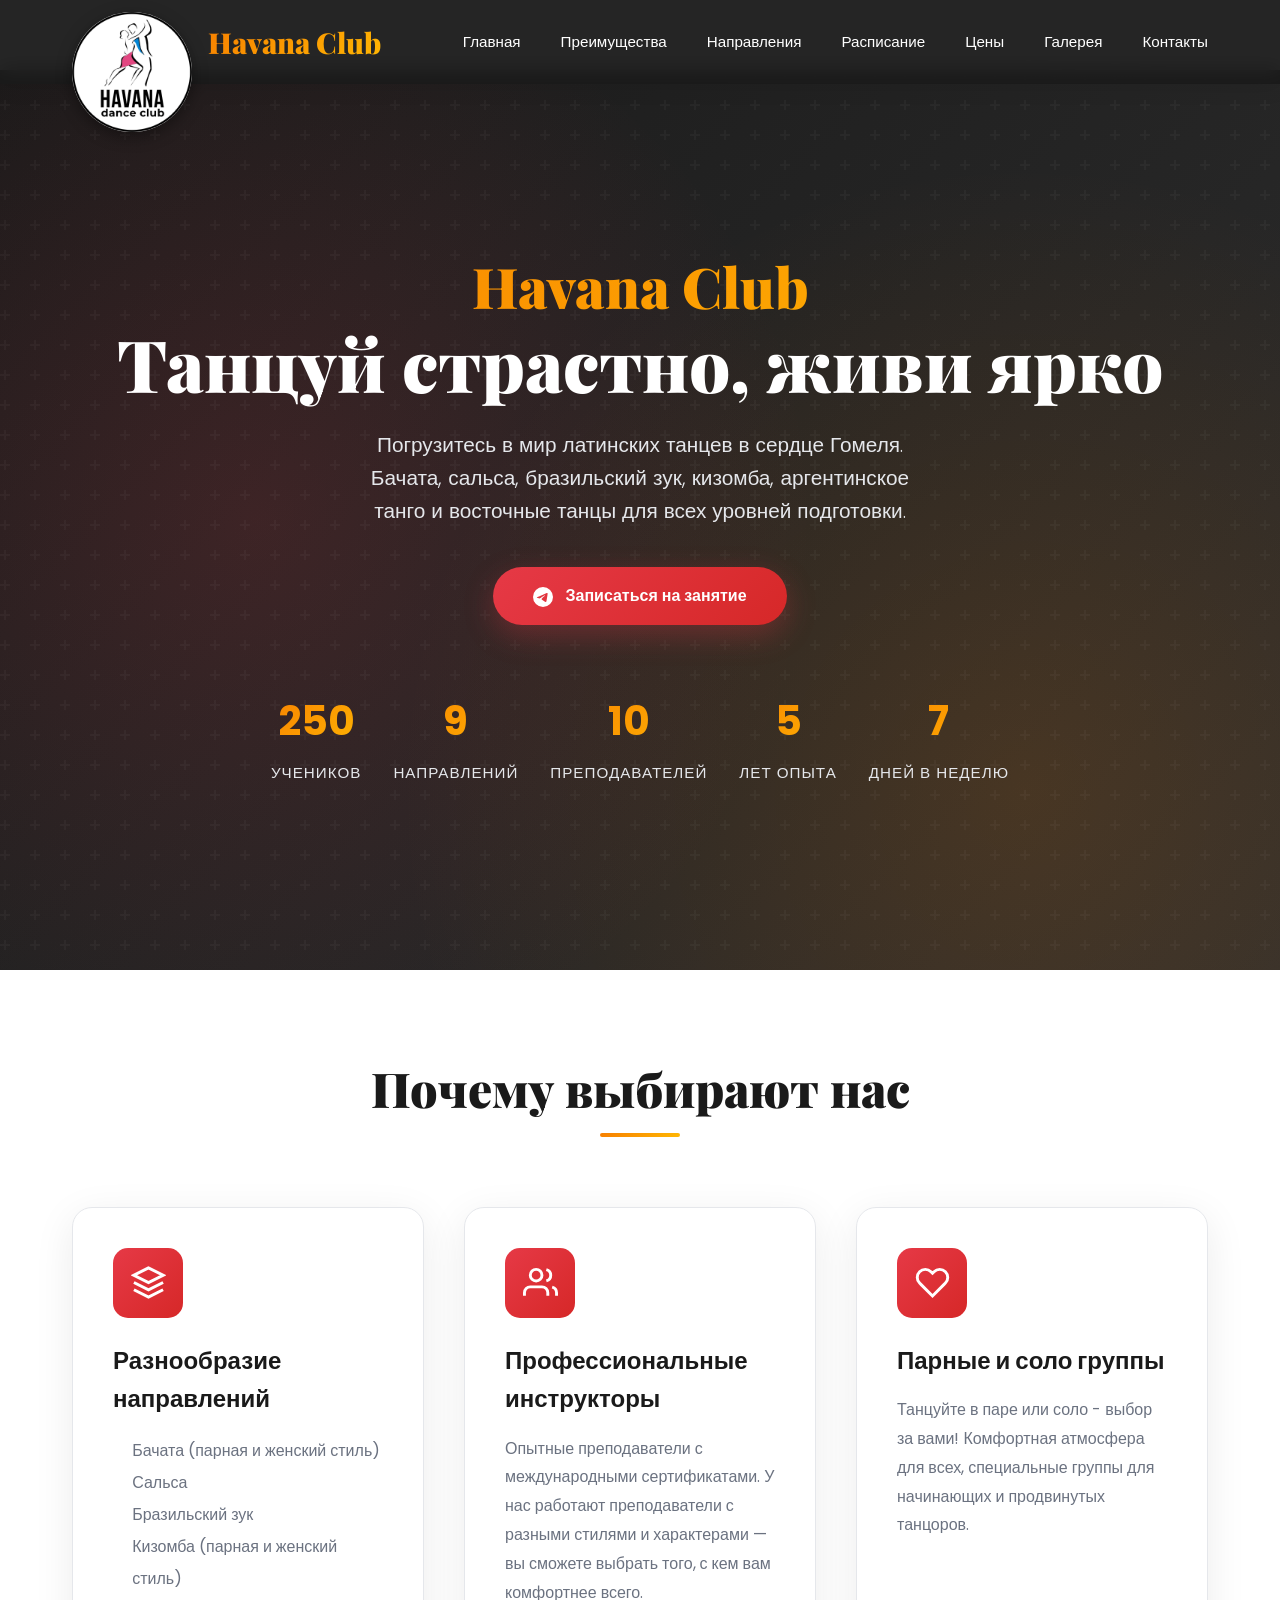
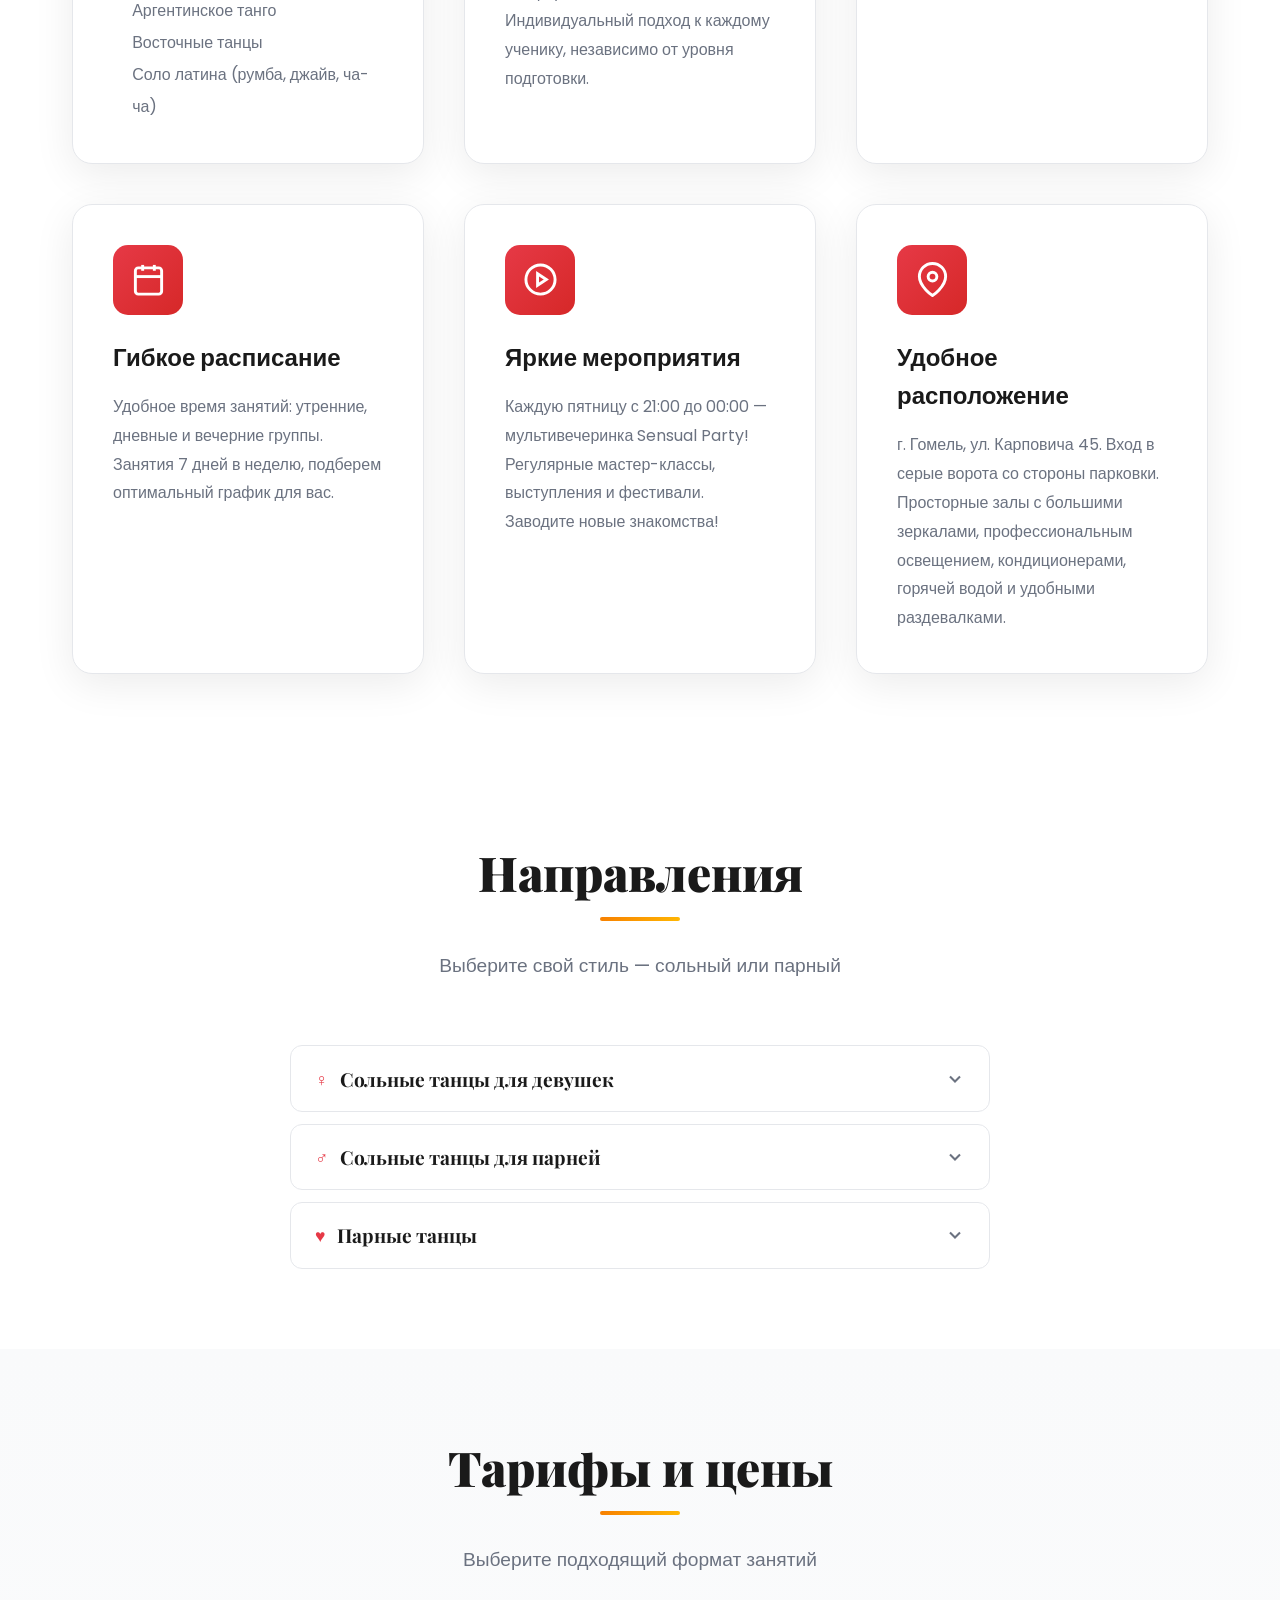
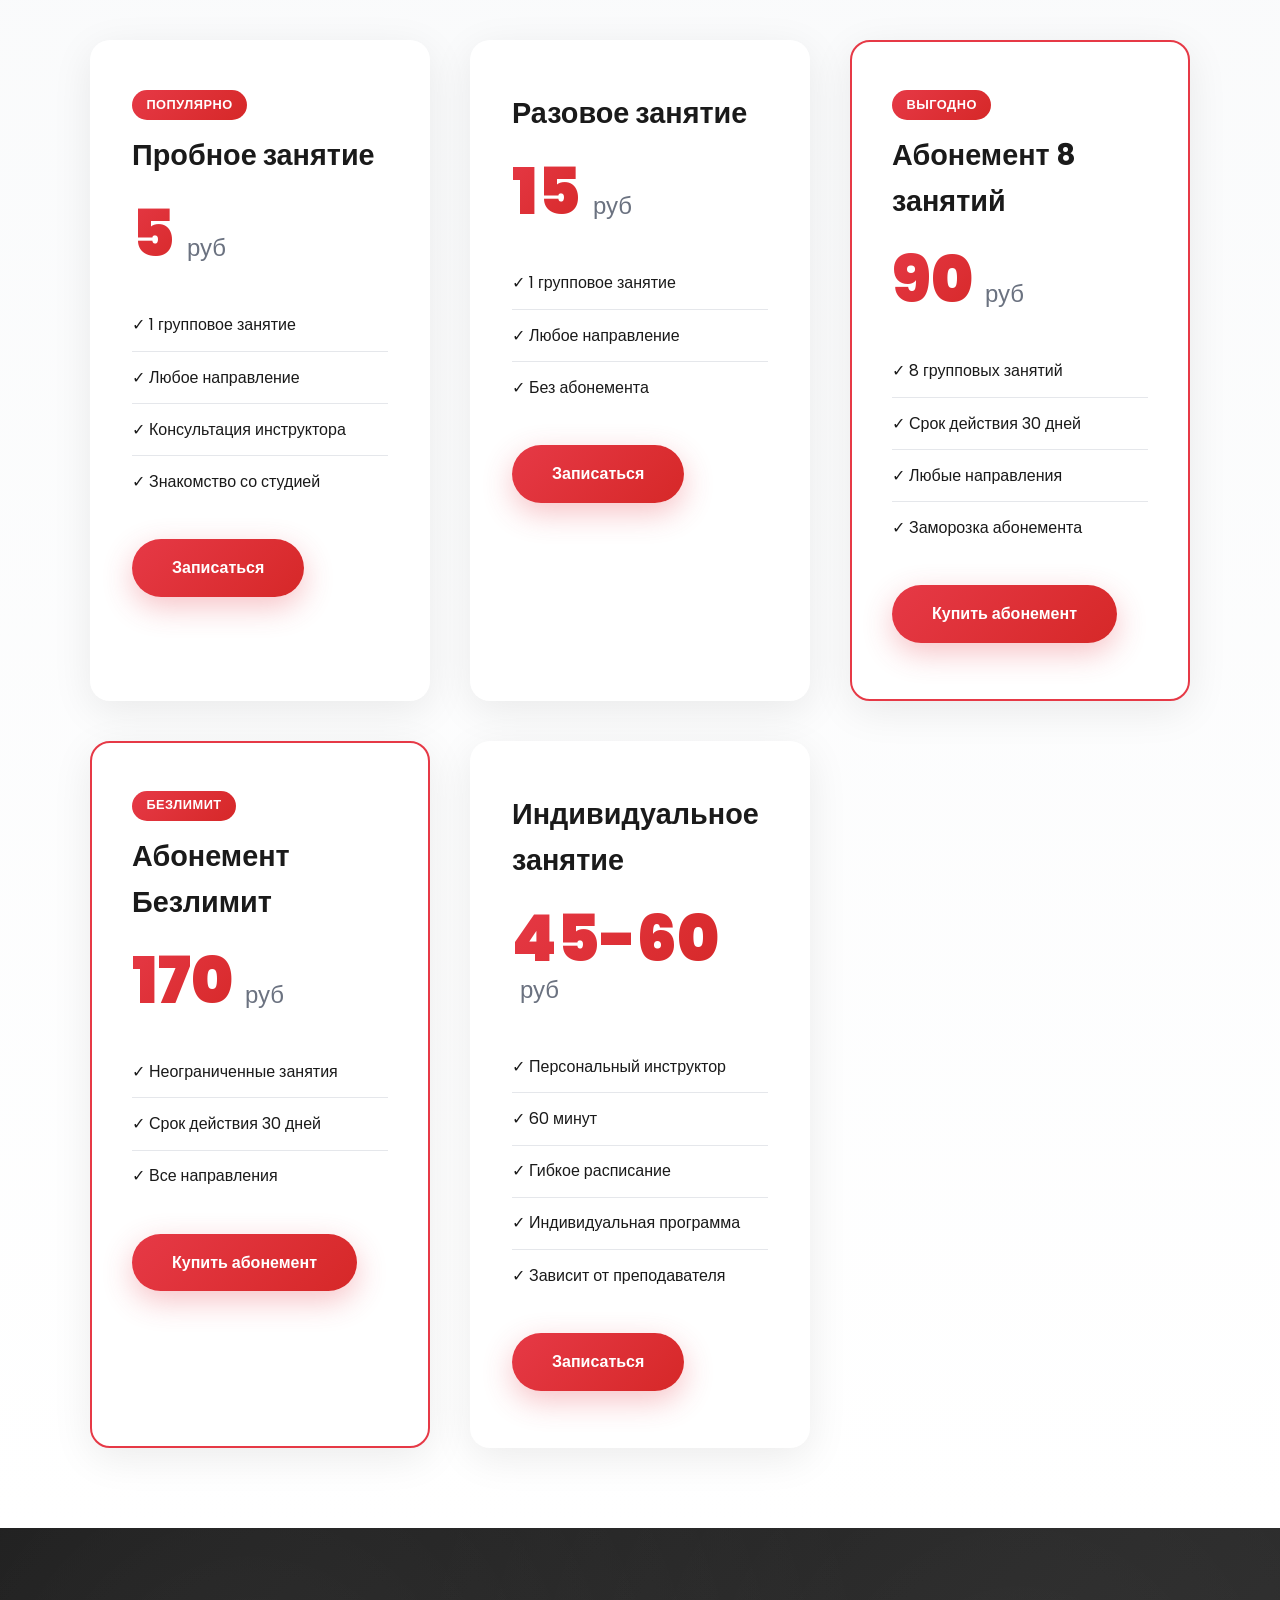
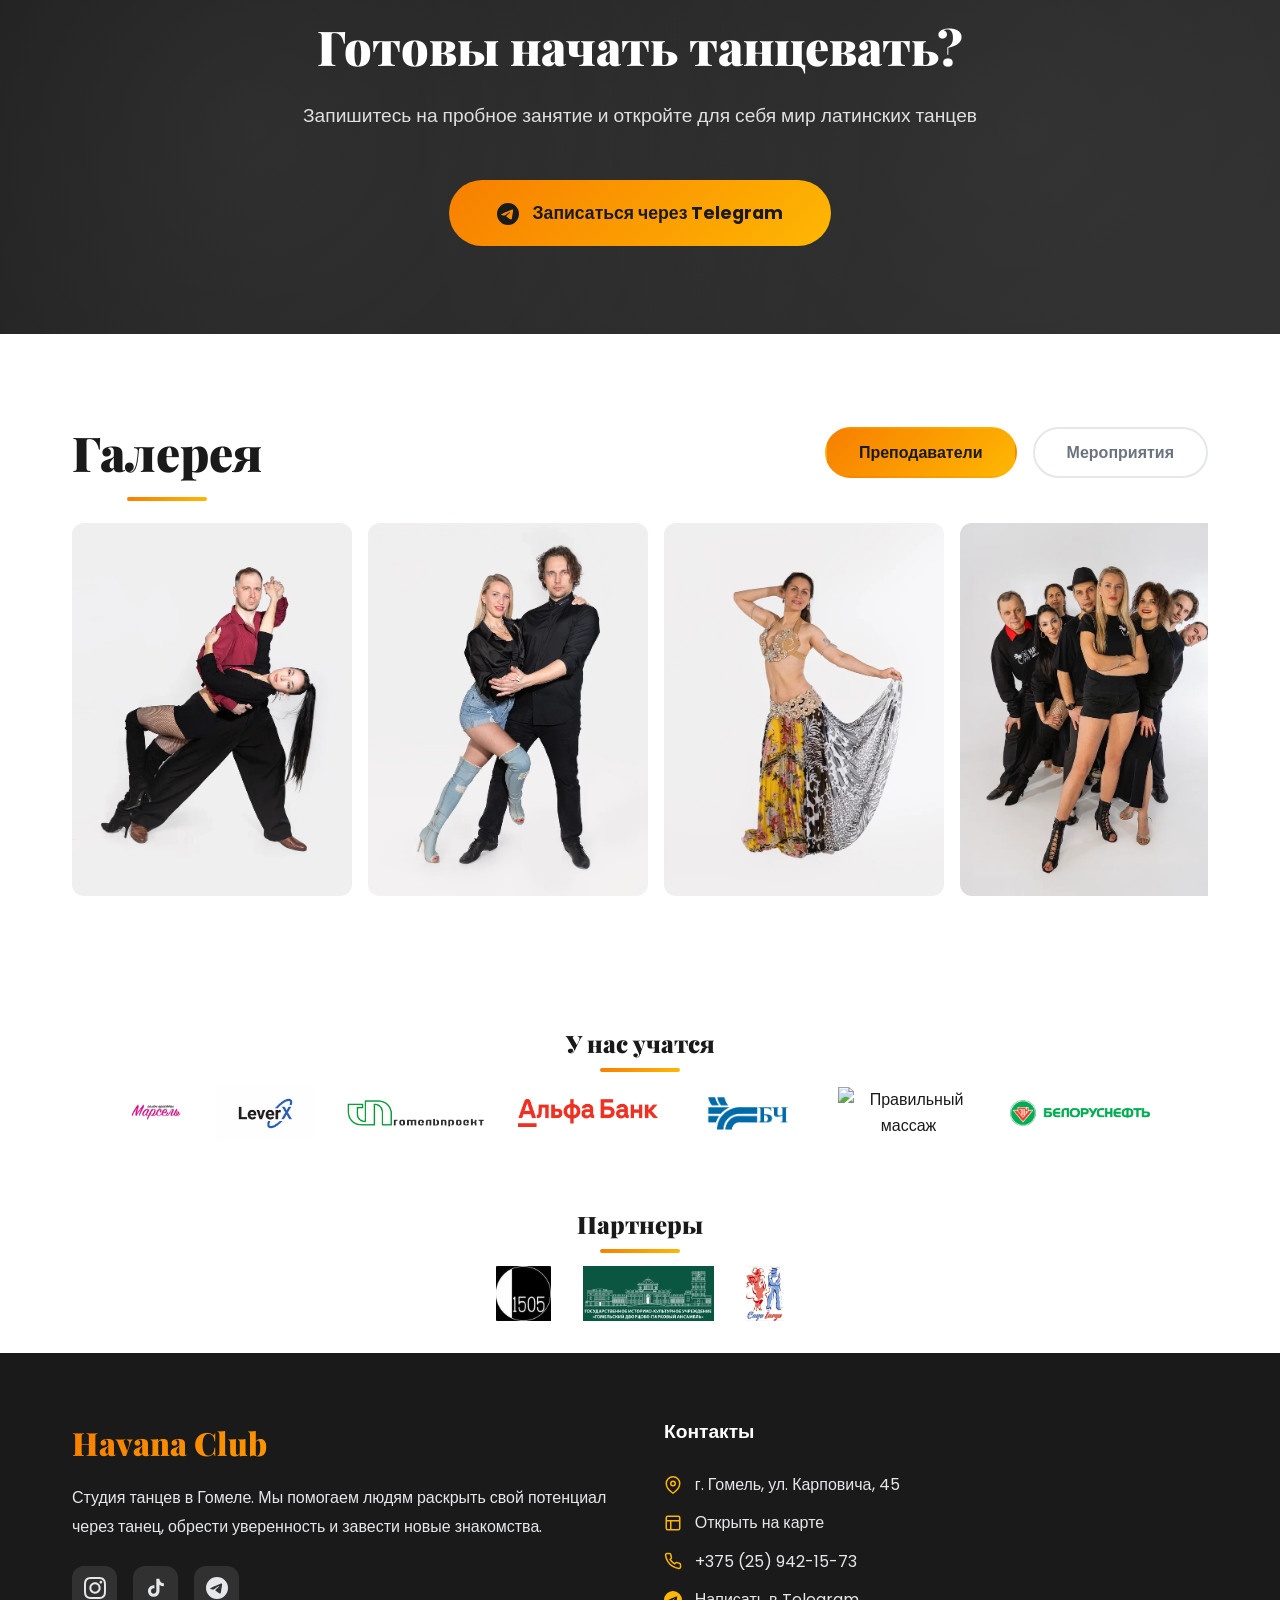
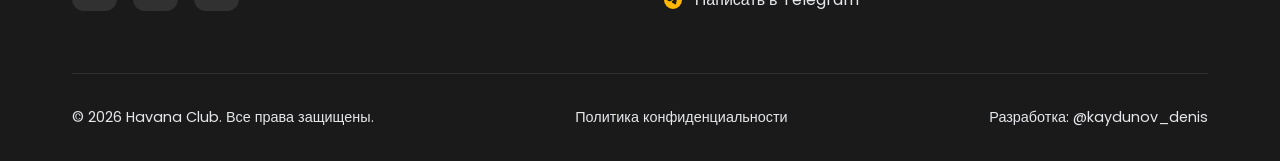
==== commit 90f07615: "small update" ====
--- a/index.html
+++ b/index.html
@@ -87,15 +87,15 @@
             </div>
             <div class="hero-stats fade-in-up delay-3">
                 <div class="stat">
-                    <span class="stat-number">500+</span>
+                    <span class="stat-number">250+</span>
                     <span class="stat-label">Учеников</span>
                 </div>
                 <div class="stat">
-                    <span class="stat-number">7</span>
+                    <span class="stat-number">9</span>
                     <span class="stat-label">Направлений</span>
                 </div>
                 <div class="stat">
-                    <span class="stat-number">12</span>
+                    <span class="stat-number">10</span>
                     <span class="stat-label">Преподавателей</span>
                 </div>
                 <div class="stat">
